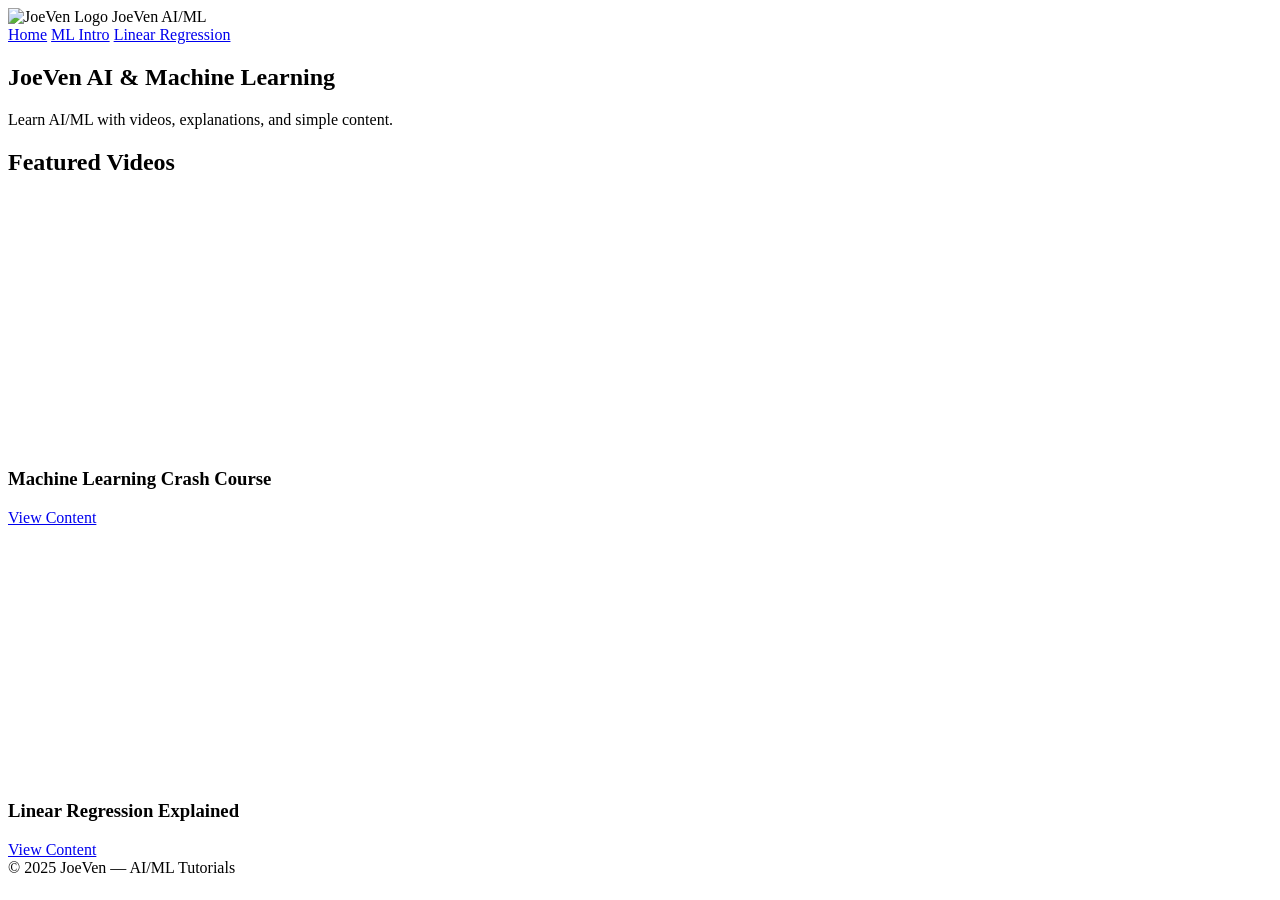
==== index.html @ b8f7c880 "Update index.html" ====
<!DOCTYPE html>
<html lang="en">
<head>
    <meta charset="UTF-8">
    <meta name="viewport" content="width=device-width, initial-scale=1">
    <title>JoeVen AI/ML</title>
    <link rel="stylesheet" href="style.css">
</head>

<body>

<header>
    <div class="logo">
        <img src="assets/logo/logo.png" alt="JoeVen Logo">
        JoeVen AI/ML
    </div>
    <nav>
        <a href="index.html">Home</a>
        <a href="video1.html">ML Intro</a>
        <a href="video2.html">Linear Regression</a>
    </nav>
</header>

<section class="hero">
    <h1>JoeVen AI & Machine Learning</h1>
    <p>Learn AI/ML with videos, explanations, and simple content.</p>
</section>

<section class="videos">
    <h2>Featured Videos</h2>

    <div class="video-card">
        <iframe width="100%" height="250"
        src="https://www.youtube.com/embed/GwIo3gDZCVQ"
        frameborder="0" allowfullscreen></iframe>
        <h3>Machine Learning Crash Course</h3>
        <a class="btn" href="video1.html">View Content</a>
    </div>

    <div class="video-card">
        <iframe width="100%" height="250"
        src="https://www.youtube.com/embed/v64KOxKVLVg"
        frameborder="0" allowfullscreen></iframe>
        <h3>Linear Regression Explained</h3>
        <a class="btn" href="video2.html">View Content</a>
    </div>

</section>

<footer>
    © 2025 JoeVen — AI/ML Tutorials  
</footer>

</body>
</html>
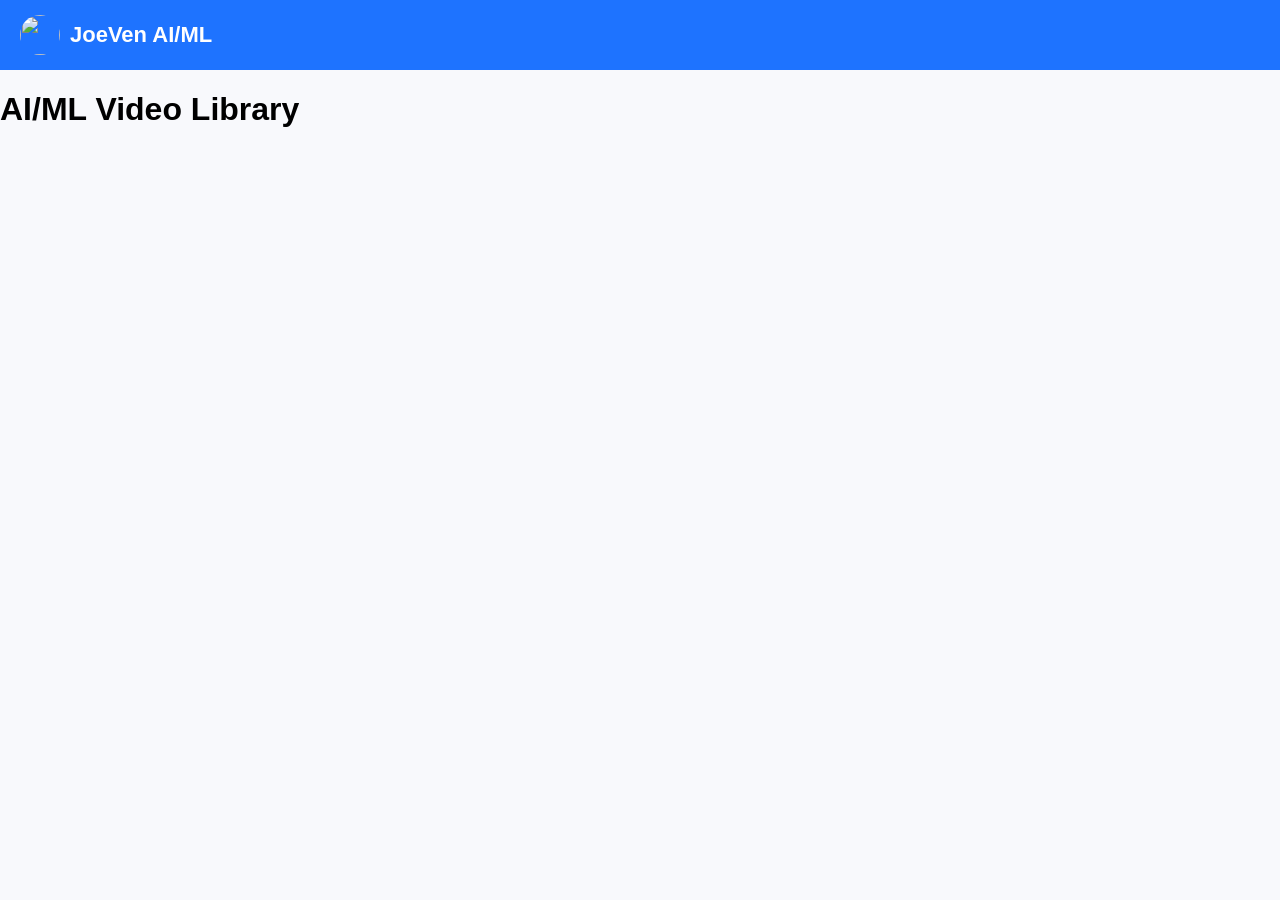
==== commit 5bad4bf2: "Update index.html" ====
--- a/index.html
+++ b/index.html
@@ -2,7 +2,6 @@
 <html lang="en">
 <head>
     <meta charset="UTF-8">
-    <meta name="viewport" content="width=device-width, initial-scale=1">
     <title>JoeVen AI/ML</title>
     <link rel="stylesheet" href="style.css">
 </head>
@@ -11,45 +10,17 @@
 
 <header>
     <div class="logo">
-        <img src="assets/logo/logo.png" alt="JoeVen Logo">
+        <img src="assets/logo/logo.png">
         JoeVen AI/ML
     </div>
-    <nav>
-        <a href="index.html">Home</a>
-        <a href="video1.html">ML Intro</a>
-        <a href="video2.html">Linear Regression</a>
-    </nav>
 </header>
 
-<section class="hero">
-    <h1>JoeVen AI & Machine Learning</h1>
-    <p>Learn AI/ML with videos, explanations, and simple content.</p>
-</section>
+<h1 class="title">AI/ML Video Library</h1>
 
-<section class="videos">
-    <h2>Featured Videos</h2>
+<div id="video-list" class="videos"></div>
 
-    <div class="video-card">
-        <iframe width="100%" height="250"
-        src="https://www.youtube.com/embed/GwIo3gDZCVQ"
-        frameborder="0" allowfullscreen></iframe>
-        <h3>Machine Learning Crash Course</h3>
-        <a class="btn" href="video1.html">View Content</a>
-    </div>
-
-    <div class="video-card">
-        <iframe width="100%" height="250"
-        src="https://www.youtube.com/embed/v64KOxKVLVg"
-        frameborder="0" allowfullscreen></iframe>
-        <h3>Linear Regression Explained</h3>
-        <a class="btn" href="video2.html">View Content</a>
-    </div>
-
-</section>
-
-<footer>
-    © 2025 JoeVen — AI/ML Tutorials  
-</footer>
+<script src="videos.json"></script>
+<script src="script.js"></script>
 
 </body>
 </html>
--- a/style.css
+++ b/style.css
@@ -0,0 +1,71 @@
+body {
+    margin: 0;
+    font-family: Arial, sans-serif;
+    background: #f8f9fc;
+}
+
+header {
+    background: #1e73ff;
+    padding: 15px 20px;
+    color: white;
+    display: flex;
+    justify-content: space-between;
+    align-items: center;
+}
+
+.logo {
+    display: flex;
+    align-items: center;
+    font-size: 22px;
+    font-weight: bold;
+}
+
+.logo img {
+    height: 40px;
+    width: 40px;
+    margin-right: 10px;
+    border-radius: 50%;
+    object-fit: cover;
+}
+
+header nav a {
+    color: white;
+    margin-left: 20px;
+    text-decoration: none;
+    font-weight: bold;
+}
+
+.hero {
+    text-align: center;
+    padding: 60px 20px;
+    background: white;
+}
+
+.videos {
+    padding: 30px;
+}
+
+.video-card {
+    background: white;
+    border-radius: 10px;
+    padding: 20px;
+    margin-bottom: 25px;
+    box-shadow: 0 2px 8px rgba(0,0,0,0.1);
+}
+
+.btn {
+    display: inline-block;
+    padding: 8px 15px;
+    background: #1e73ff;
+    color: white;
+    text-decoration: none;
+    border-radius: 5px;
+}
+
+footer {
+    text-align: center;
+    padding: 15px;
+    background: #1e73ff;
+    color: white;
+    margin-top: 30px;
+}
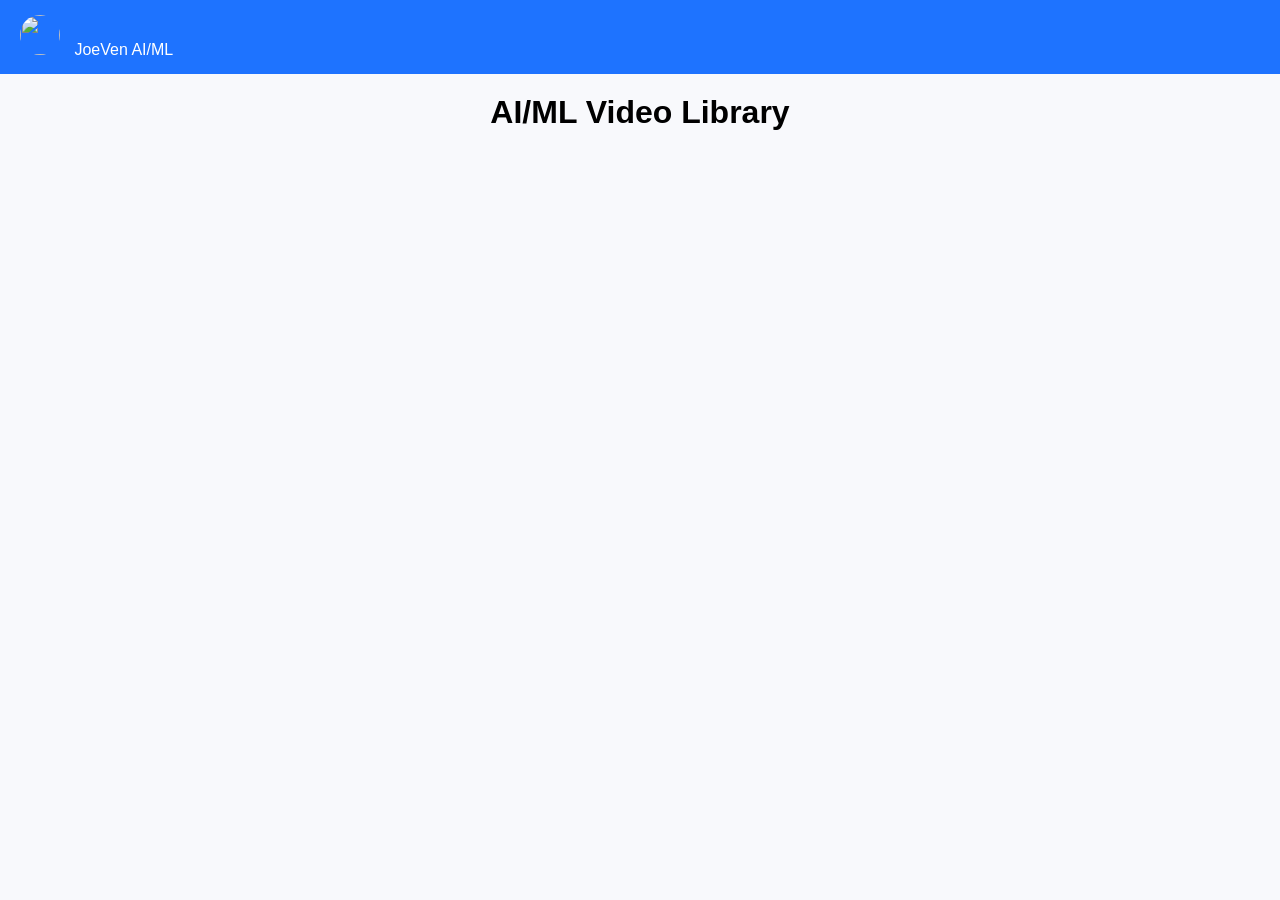
==== commit 2d511ea6: "Update index.html" ====
--- a/index.html
+++ b/index.html
@@ -10,7 +10,7 @@
 
 <header>
     <div class="logo">
-        <img src="assets/logo/logo.png">
+        <img src="assets/logo.png">
         JoeVen AI/ML
     </div>
 </header>
--- a/style.css
+++ b/style.css
@@ -1,71 +1,32 @@
-body {
-    margin: 0;
-    font-family: Arial, sans-serif;
-    background: #f8f9fc;
-}
+body { font-family: Arial; background: #f8f9fc; margin: 0; }
 
 header {
-    background: #1e73ff;
+    background: #1e73ff; color: white;
     padding: 15px 20px;
-    color: white;
-    display: flex;
-    justify-content: space-between;
-    align-items: center;
-}
-
-.logo {
-    display: flex;
-    align-items: center;
-    font-size: 22px;
-    font-weight: bold;
+    display: flex; align-items: center;
 }
 
 .logo img {
-    height: 40px;
-    width: 40px;
-    margin-right: 10px;
-    border-radius: 50%;
-    object-fit: cover;
+    height: 40px; width: 40px;
+    margin-right: 10px; border-radius: 50%;
 }
 
-header nav a {
-    color: white;
-    margin-left: 20px;
-    text-decoration: none;
-    font-weight: bold;
-}
+.title { text-align: center; margin: 20px; }
 
-.hero {
-    text-align: center;
-    padding: 60px 20px;
-    background: white;
-}
-
-.videos {
-    padding: 30px;
-}
+.videos { padding: 20px; display: grid; grid-template-columns: 1fr; gap: 20px; }
 
 .video-card {
-    background: white;
+    background: white; padding: 20px;
     border-radius: 10px;
-    padding: 20px;
-    margin-bottom: 25px;
     box-shadow: 0 2px 8px rgba(0,0,0,0.1);
 }
 
 .btn {
     display: inline-block;
-    padding: 8px 15px;
+    margin-top: 10px;
     background: #1e73ff;
-    color: white;
-    text-decoration: none;
-    border-radius: 5px;
+    padding: 8px 15px; color: white;
+    border-radius: 5px; text-decoration: none;
 }
 
-footer {
-    text-align: center;
-    padding: 15px;
-    background: #1e73ff;
-    color: white;
-    margin-top: 30px;
-}
+.video-container { padding: 20px; }
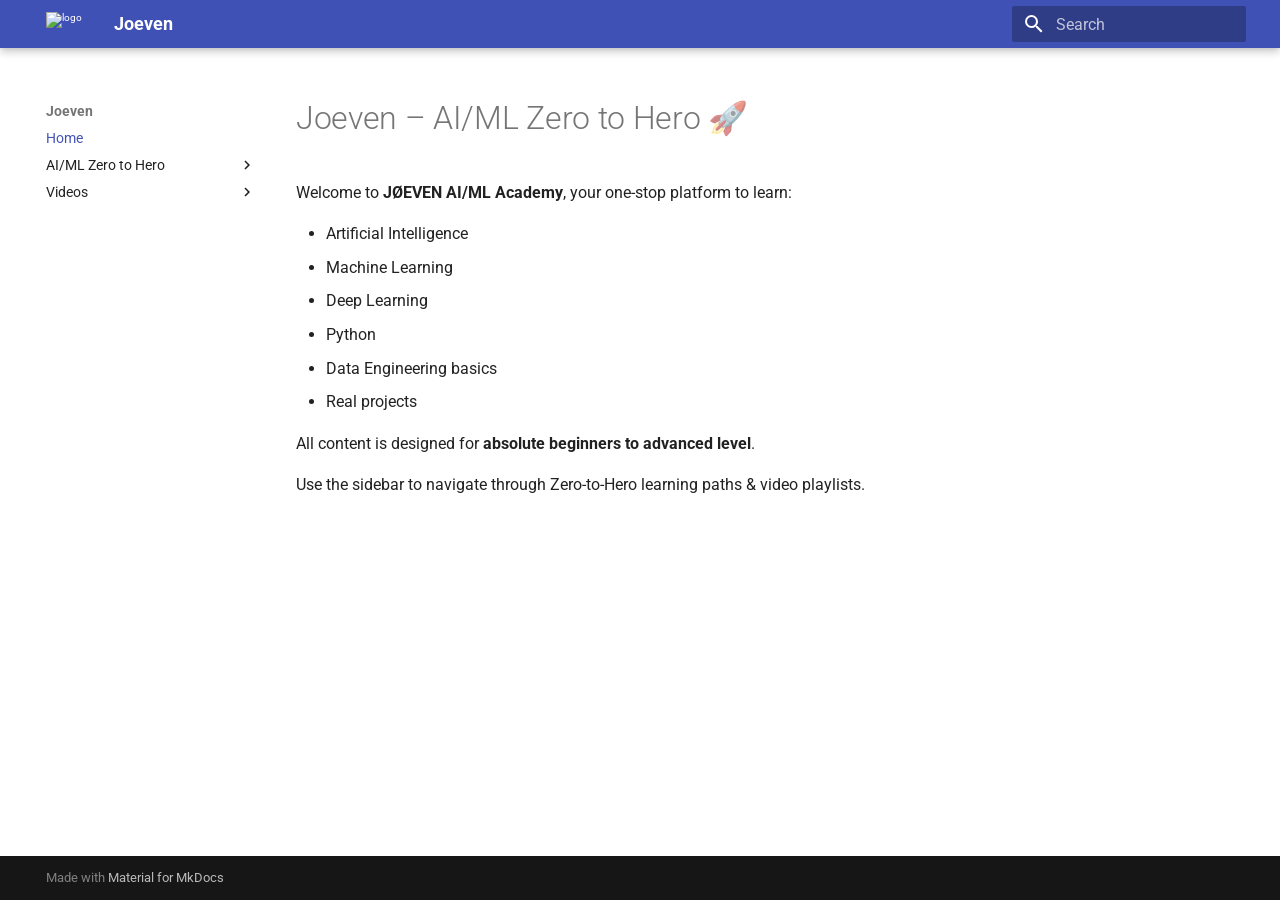
==== commit 31362310: "Deployed ebb4a97 with MkDocs version: 1.6.1" ====
--- a/index.html
+++ b/index.html
@@ -1,26 +1,746 @@
-<!DOCTYPE html>
-<html lang="en">
-<head>
-    <meta charset="UTF-8">
-    <title>JoeVen AI/ML</title>
-    <link rel="stylesheet" href="style.css">
-</head>
-
-<body>
-
-<header>
-    <div class="logo">
-        <img src="assets/logo.png">
-        JoeVen AI/ML
+
+<!doctype html>
+<html lang="en" class="no-js">
+  <head>
+    
+      <meta charset="utf-8">
+      <meta name="viewport" content="width=device-width,initial-scale=1">
+      
+      
+      
+        <link rel="canonical" href="https://joeven.com/">
+      
+      
+      
+        <link rel="next" href="AIML/zero-to-hero/">
+      
+      
+        
+      
+      
+      <link rel="icon" href="assets/logo/logo.png">
+      <meta name="generator" content="mkdocs-1.6.1, mkdocs-material-9.7.0">
+    
+    
+      
+        <title>Joeven</title>
+      
+    
+    
+      <link rel="stylesheet" href="assets/stylesheets/main.618322db.min.css">
+      
+      
+
+
+    
+    
+      
+    
+    
+      
+        
+        
+        <link rel="preconnect" href="https://fonts.gstatic.com" crossorigin>
+        <link rel="stylesheet" href="https://fonts.googleapis.com/css?family=Roboto:300,300i,400,400i,700,700i%7CRoboto+Mono:400,400i,700,700i&display=fallback">
+        <style>:root{--md-text-font:"Roboto";--md-code-font:"Roboto Mono"}</style>
+      
+    
+    
+    <script>__md_scope=new URL(".",location),__md_hash=e=>[...e].reduce(((e,_)=>(e<<5)-e+_.charCodeAt(0)),0),__md_get=(e,_=localStorage,t=__md_scope)=>JSON.parse(_.getItem(t.pathname+"."+e)),__md_set=(e,_,t=localStorage,a=__md_scope)=>{try{t.setItem(a.pathname+"."+e,JSON.stringify(_))}catch(e){}}</script>
+    
+      
+
+    
+    
+  </head>
+  
+  
+    <body dir="ltr">
+  
+    
+    <input class="md-toggle" data-md-toggle="drawer" type="checkbox" id="__drawer" autocomplete="off">
+    <input class="md-toggle" data-md-toggle="search" type="checkbox" id="__search" autocomplete="off">
+    <label class="md-overlay" for="__drawer"></label>
+    <div data-md-component="skip">
+      
+        
+        <a href="#joeven-aiml-zero-to-hero" class="md-skip">
+          Skip to content
+        </a>
+      
     </div>
+    <div data-md-component="announce">
+      
+    </div>
+    
+    
+      
+
+  
+
+<header class="md-header md-header--shadow" data-md-component="header">
+  <nav class="md-header__inner md-grid" aria-label="Header">
+    <a href="." title="Joeven" class="md-header__button md-logo" aria-label="Joeven" data-md-component="logo">
+      
+  <img src="assets/logo/logo.png" alt="logo">
+
+    </a>
+    <label class="md-header__button md-icon" for="__drawer">
+      
+      <svg xmlns="http://www.w3.org/2000/svg" viewBox="0 0 24 24"><path d="M3 6h18v2H3zm0 5h18v2H3zm0 5h18v2H3z"/></svg>
+    </label>
+    <div class="md-header__title" data-md-component="header-title">
+      <div class="md-header__ellipsis">
+        <div class="md-header__topic">
+          <span class="md-ellipsis">
+            Joeven
+          </span>
+        </div>
+        <div class="md-header__topic" data-md-component="header-topic">
+          <span class="md-ellipsis">
+            
+              Home
+            
+          </span>
+        </div>
+      </div>
+    </div>
+    
+    
+      <script>var palette=__md_get("__palette");if(palette&&palette.color){if("(prefers-color-scheme)"===palette.color.media){var media=matchMedia("(prefers-color-scheme: light)"),input=document.querySelector(media.matches?"[data-md-color-media='(prefers-color-scheme: light)']":"[data-md-color-media='(prefers-color-scheme: dark)']");palette.color.media=input.getAttribute("data-md-color-media"),palette.color.scheme=input.getAttribute("data-md-color-scheme"),palette.color.primary=input.getAttribute("data-md-color-primary"),palette.color.accent=input.getAttribute("data-md-color-accent")}for(var[key,value]of Object.entries(palette.color))document.body.setAttribute("data-md-color-"+key,value)}</script>
+    
+    
+    
+      
+      
+        <label class="md-header__button md-icon" for="__search">
+          
+          <svg xmlns="http://www.w3.org/2000/svg" viewBox="0 0 24 24"><path d="M9.5 3A6.5 6.5 0 0 1 16 9.5c0 1.61-.59 3.09-1.56 4.23l.27.27h.79l5 5-1.5 1.5-5-5v-.79l-.27-.27A6.52 6.52 0 0 1 9.5 16 6.5 6.5 0 0 1 3 9.5 6.5 6.5 0 0 1 9.5 3m0 2C7 5 5 7 5 9.5S7 14 9.5 14 14 12 14 9.5 12 5 9.5 5"/></svg>
+        </label>
+        <div class="md-search" data-md-component="search" role="dialog">
+  <label class="md-search__overlay" for="__search"></label>
+  <div class="md-search__inner" role="search">
+    <form class="md-search__form" name="search">
+      <input type="text" class="md-search__input" name="query" aria-label="Search" placeholder="Search" autocapitalize="off" autocorrect="off" autocomplete="off" spellcheck="false" data-md-component="search-query" required>
+      <label class="md-search__icon md-icon" for="__search">
+        
+        <svg xmlns="http://www.w3.org/2000/svg" viewBox="0 0 24 24"><path d="M9.5 3A6.5 6.5 0 0 1 16 9.5c0 1.61-.59 3.09-1.56 4.23l.27.27h.79l5 5-1.5 1.5-5-5v-.79l-.27-.27A6.52 6.52 0 0 1 9.5 16 6.5 6.5 0 0 1 3 9.5 6.5 6.5 0 0 1 9.5 3m0 2C7 5 5 7 5 9.5S7 14 9.5 14 14 12 14 9.5 12 5 9.5 5"/></svg>
+        
+        <svg xmlns="http://www.w3.org/2000/svg" viewBox="0 0 24 24"><path d="M20 11v2H8l5.5 5.5-1.42 1.42L4.16 12l7.92-7.92L13.5 5.5 8 11z"/></svg>
+      </label>
+      <nav class="md-search__options" aria-label="Search">
+        
+        <button type="reset" class="md-search__icon md-icon" title="Clear" aria-label="Clear" tabindex="-1">
+          
+          <svg xmlns="http://www.w3.org/2000/svg" viewBox="0 0 24 24"><path d="M19 6.41 17.59 5 12 10.59 6.41 5 5 6.41 10.59 12 5 17.59 6.41 19 12 13.41 17.59 19 19 17.59 13.41 12z"/></svg>
+        </button>
+      </nav>
+      
+    </form>
+    <div class="md-search__output">
+      <div class="md-search__scrollwrap" tabindex="0" data-md-scrollfix>
+        <div class="md-search-result" data-md-component="search-result">
+          <div class="md-search-result__meta">
+            Initializing search
+          </div>
+          <ol class="md-search-result__list" role="presentation"></ol>
+        </div>
+      </div>
+    </div>
+  </div>
+</div>
+      
+    
+    
+  </nav>
+  
 </header>
-
-<h1 class="title">AI/ML Video Library</h1>
-
-<div id="video-list" class="videos"></div>
-
-<script src="videos.json"></script>
-<script src="script.js"></script>
-
-</body>
-</html>
+    
+    <div class="md-container" data-md-component="container">
+      
+      
+        
+          
+        
+      
+      <main class="md-main" data-md-component="main">
+        <div class="md-main__inner md-grid">
+          
+            
+              
+              <div class="md-sidebar md-sidebar--primary" data-md-component="sidebar" data-md-type="navigation" >
+                <div class="md-sidebar__scrollwrap">
+                  <div class="md-sidebar__inner">
+                    
+
+
+
+<nav class="md-nav md-nav--primary" aria-label="Navigation" data-md-level="0">
+  <label class="md-nav__title" for="__drawer">
+    <a href="." title="Joeven" class="md-nav__button md-logo" aria-label="Joeven" data-md-component="logo">
+      
+  <img src="assets/logo/logo.png" alt="logo">
+
+    </a>
+    Joeven
+  </label>
+  
+  <ul class="md-nav__list" data-md-scrollfix>
+    
+      
+      
+  
+  
+    
+  
+  
+  
+    <li class="md-nav__item md-nav__item--active">
+      
+      <input class="md-nav__toggle md-toggle" type="checkbox" id="__toc">
+      
+      
+        
+      
+      
+      <a href="." class="md-nav__link md-nav__link--active">
+        
+  
+  
+  <span class="md-ellipsis">
+    
+  
+    Home
+  
+
+    
+  </span>
+  
+  
+
+      </a>
+      
+    </li>
+  
+
+    
+      
+      
+  
+  
+  
+  
+    
+    
+    
+    
+    
+    <li class="md-nav__item md-nav__item--nested">
+      
+        
+        
+        <input class="md-nav__toggle md-toggle " type="checkbox" id="__nav_2" >
+        
+          
+          <label class="md-nav__link" for="__nav_2" id="__nav_2_label" tabindex="0">
+            
+  
+  
+  <span class="md-ellipsis">
+    
+  
+    AI/ML Zero to Hero
+  
+
+    
+  </span>
+  
+  
+
+            <span class="md-nav__icon md-icon"></span>
+          </label>
+        
+        <nav class="md-nav" data-md-level="1" aria-labelledby="__nav_2_label" aria-expanded="false">
+          <label class="md-nav__title" for="__nav_2">
+            <span class="md-nav__icon md-icon"></span>
+            
+  
+    AI/ML Zero to Hero
+  
+
+          </label>
+          <ul class="md-nav__list" data-md-scrollfix>
+            
+              
+                
+  
+  
+  
+  
+    <li class="md-nav__item">
+      <a href="AIML/zero-to-hero/" class="md-nav__link">
+        
+  
+  
+  <span class="md-ellipsis">
+    
+  
+    Overview
+  
+
+    
+  </span>
+  
+  
+
+      </a>
+    </li>
+  
+
+              
+            
+              
+                
+  
+  
+  
+  
+    <li class="md-nav__item">
+      <a href="AIML/prerequisites/" class="md-nav__link">
+        
+  
+  
+  <span class="md-ellipsis">
+    
+  
+    Prerequisites
+  
+
+    
+  </span>
+  
+  
+
+      </a>
+    </li>
+  
+
+              
+            
+              
+                
+  
+  
+  
+  
+    <li class="md-nav__item">
+      <a href="AIML/python-basics/" class="md-nav__link">
+        
+  
+  
+  <span class="md-ellipsis">
+    
+  
+    Python Basics
+  
+
+    
+  </span>
+  
+  
+
+      </a>
+    </li>
+  
+
+              
+            
+              
+                
+  
+  
+  
+  
+    <li class="md-nav__item">
+      <a href="AIML/maths-for-ml/" class="md-nav__link">
+        
+  
+  
+  <span class="md-ellipsis">
+    
+  
+    Maths for ML
+  
+
+    
+  </span>
+  
+  
+
+      </a>
+    </li>
+  
+
+              
+            
+              
+                
+  
+  
+  
+  
+    <li class="md-nav__item">
+      <a href="AIML/data-handling/" class="md-nav__link">
+        
+  
+  
+  <span class="md-ellipsis">
+    
+  
+    Data Handling (Pandas + Numpy)
+  
+
+    
+  </span>
+  
+  
+
+      </a>
+    </li>
+  
+
+              
+            
+              
+                
+  
+  
+  
+  
+    <li class="md-nav__item">
+      <a href="AIML/ml-algorithms/" class="md-nav__link">
+        
+  
+  
+  <span class="md-ellipsis">
+    
+  
+    Machine Learning Algorithms
+  
+
+    
+  </span>
+  
+  
+
+      </a>
+    </li>
+  
+
+              
+            
+              
+                
+  
+  
+  
+  
+    <li class="md-nav__item">
+      <a href="AIML/deep-learning/" class="md-nav__link">
+        
+  
+  
+  <span class="md-ellipsis">
+    
+  
+    Deep Learning
+  
+
+    
+  </span>
+  
+  
+
+      </a>
+    </li>
+  
+
+              
+            
+              
+                
+  
+  
+  
+  
+    <li class="md-nav__item">
+      <a href="AIML/projects/" class="md-nav__link">
+        
+  
+  
+  <span class="md-ellipsis">
+    
+  
+    Projects
+  
+
+    
+  </span>
+  
+  
+
+      </a>
+    </li>
+  
+
+              
+            
+              
+                
+  
+  
+  
+  
+    <li class="md-nav__item">
+      <a href="AIML/resources/" class="md-nav__link">
+        
+  
+  
+  <span class="md-ellipsis">
+    
+  
+    Resources
+  
+
+    
+  </span>
+  
+  
+
+      </a>
+    </li>
+  
+
+              
+            
+          </ul>
+        </nav>
+      
+    </li>
+  
+
+    
+      
+      
+  
+  
+  
+  
+    
+    
+    
+    
+    
+    <li class="md-nav__item md-nav__item--nested">
+      
+        
+        
+        <input class="md-nav__toggle md-toggle " type="checkbox" id="__nav_3" >
+        
+          
+          <label class="md-nav__link" for="__nav_3" id="__nav_3_label" tabindex="0">
+            
+  
+  
+  <span class="md-ellipsis">
+    
+  
+    Videos
+  
+
+    
+  </span>
+  
+  
+
+            <span class="md-nav__icon md-icon"></span>
+          </label>
+        
+        <nav class="md-nav" data-md-level="1" aria-labelledby="__nav_3_label" aria-expanded="false">
+          <label class="md-nav__title" for="__nav_3">
+            <span class="md-nav__icon md-icon"></span>
+            
+  
+    Videos
+  
+
+          </label>
+          <ul class="md-nav__list" data-md-scrollfix>
+            
+              
+                
+  
+  
+  
+  
+    <li class="md-nav__item">
+      <a href="Videos/zero-to-hero-series/" class="md-nav__link">
+        
+  
+  
+  <span class="md-ellipsis">
+    
+  
+    YouTube Series
+  
+
+    
+  </span>
+  
+  
+
+      </a>
+    </li>
+  
+
+              
+            
+              
+                
+  
+  
+  
+  
+    <li class="md-nav__item">
+      <a href="Videos/" class="md-nav__link">
+        
+  
+  
+  <span class="md-ellipsis">
+    
+  
+    All Videos
+  
+
+    
+  </span>
+  
+  
+
+      </a>
+    </li>
+  
+
+              
+            
+          </ul>
+        </nav>
+      
+    </li>
+  
+
+    
+  </ul>
+</nav>
+                  </div>
+                </div>
+              </div>
+            
+            
+              
+              <div class="md-sidebar md-sidebar--secondary" data-md-component="sidebar" data-md-type="toc" >
+                <div class="md-sidebar__scrollwrap">
+                  <div class="md-sidebar__inner">
+                    
+
+<nav class="md-nav md-nav--secondary" aria-label="Table of contents">
+  
+  
+  
+    
+  
+  
+</nav>
+                  </div>
+                </div>
+              </div>
+            
+          
+          
+            <div class="md-content" data-md-component="content">
+              
+              <article class="md-content__inner md-typeset">
+                
+                  
+
+
+
+<h1 id="joeven-aiml-zero-to-hero">Joeven – AI/ML Zero to Hero 🚀<a class="headerlink" href="#joeven-aiml-zero-to-hero" title="Permanent link">&para;</a></h1>
+<p>Welcome to <strong>JØEVEN AI/ML Academy</strong>, your one-stop platform to learn:</p>
+<ul>
+<li>Artificial Intelligence  </li>
+<li>Machine Learning  </li>
+<li>Deep Learning  </li>
+<li>Python  </li>
+<li>Data Engineering basics  </li>
+<li>Real projects  </li>
+</ul>
+<p>All content is designed for <strong>absolute beginners to advanced level</strong>.</p>
+<p>Use the sidebar to navigate through Zero-to-Hero learning paths &amp; video playlists.</p>
+
+
+
+
+
+
+
+
+
+
+
+
+                
+              </article>
+            </div>
+          
+          
+<script>var target=document.getElementById(location.hash.slice(1));target&&target.name&&(target.checked=target.name.startsWith("__tabbed_"))</script>
+        </div>
+        
+      </main>
+      
+        <footer class="md-footer">
+  
+  <div class="md-footer-meta md-typeset">
+    <div class="md-footer-meta__inner md-grid">
+      <div class="md-copyright">
+  
+  
+    Made with
+    <a href="https://squidfunk.github.io/mkdocs-material/" target="_blank" rel="noopener">
+      Material for MkDocs
+    </a>
+  
+</div>
+      
+    </div>
+  </div>
+</footer>
+      
+    </div>
+    <div class="md-dialog" data-md-component="dialog">
+      <div class="md-dialog__inner md-typeset"></div>
+    </div>
+    
+    
+    
+      
+      
+      <script id="__config" type="application/json">{"annotate": null, "base": ".", "features": [], "search": "assets/javascripts/workers/search.7a47a382.min.js", "tags": null, "translations": {"clipboard.copied": "Copied to clipboard", "clipboard.copy": "Copy to clipboard", "search.result.more.one": "1 more on this page", "search.result.more.other": "# more on this page", "search.result.none": "No matching documents", "search.result.one": "1 matching document", "search.result.other": "# matching documents", "search.result.placeholder": "Type to start searching", "search.result.term.missing": "Missing", "select.version": "Select version"}, "version": null}</script>
+    
+    
+      <script src="assets/javascripts/bundle.e71a0d61.min.js"></script>
+      
+    
+  </body>
+</html>
--- a/assets/stylesheets/main.618322db.min.css
+++ b/assets/stylesheets/main.618322db.min.css
@@ -0,0 +1 @@
+@charset "UTF-8";html{-webkit-text-size-adjust:none;-moz-text-size-adjust:none;text-size-adjust:none;box-sizing:border-box}*,:after,:before{box-sizing:inherit}@media (prefers-reduced-motion){*,:after,:before{transition:none!important}}body{margin:0}a,button,input,label{-webkit-tap-highlight-color:transparent}a{color:inherit;text-decoration:none}hr{border:0;box-sizing:initial;display:block;height:.05rem;overflow:visible;padding:0}small{font-size:80%}sub,sup{line-height:1em}img{border-style:none}table{border-collapse:initial;border-spacing:0}td,th{font-weight:400;vertical-align:top}button{background:#0000;border:0;font-family:inherit;font-size:inherit;margin:0;padding:0}input{border:0;outline:none}:root{--md-primary-fg-color:#4051b5;--md-primary-fg-color--light:#5d6cc0;--md-primary-fg-color--dark:#303fa1;--md-primary-bg-color:#fff;--md-primary-bg-color--light:#ffffffb3;--md-accent-fg-color:#526cfe;--md-accent-fg-color--transparent:#526cfe1a;--md-accent-bg-color:#fff;--md-accent-bg-color--light:#ffffffb3}[data-md-color-scheme=default]{color-scheme:light}[data-md-color-scheme=default] img[src$="#gh-dark-mode-only"],[data-md-color-scheme=default] img[src$="#only-dark"]{display:none}:root,[data-md-color-scheme=default]{--md-hue:225deg;--md-default-fg-color:#000000de;--md-default-fg-color--light:#0000008a;--md-default-fg-color--lighter:#00000052;--md-default-fg-color--lightest:#00000012;--md-default-bg-color:#fff;--md-default-bg-color--light:#ffffffb3;--md-default-bg-color--lighter:#ffffff4d;--md-default-bg-color--lightest:#ffffff1f;--md-code-fg-color:#36464e;--md-code-bg-color:#f5f5f5;--md-code-bg-color--light:#f5f5f5b3;--md-code-bg-color--lighter:#f5f5f54d;--md-code-hl-color:#4287ff;--md-code-hl-color--light:#4287ff1a;--md-code-hl-number-color:#d52a2a;--md-code-hl-special-color:#db1457;--md-code-hl-function-color:#a846b9;--md-code-hl-constant-color:#6e59d9;--md-code-hl-keyword-color:#3f6ec6;--md-code-hl-string-color:#1c7d4d;--md-code-hl-name-color:var(--md-code-fg-color);--md-code-hl-operator-color:var(--md-default-fg-color--light);--md-code-hl-punctuation-color:var(--md-default-fg-color--light);--md-code-hl-comment-color:var(--md-default-fg-color--light);--md-code-hl-generic-color:var(--md-default-fg-color--light);--md-code-hl-variable-color:var(--md-default-fg-color--light);--md-typeset-color:var(--md-default-fg-color);--md-typeset-a-color:var(--md-primary-fg-color);--md-typeset-del-color:#f5503d26;--md-typeset-ins-color:#0bd57026;--md-typeset-kbd-color:#fafafa;--md-typeset-kbd-accent-color:#fff;--md-typeset-kbd-border-color:#b8b8b8;--md-typeset-mark-color:#ffff0080;--md-typeset-table-color:#0000001f;--md-typeset-table-color--light:rgba(0,0,0,.035);--md-admonition-fg-color:var(--md-default-fg-color);--md-admonition-bg-color:var(--md-default-bg-color);--md-warning-fg-color:#000000de;--md-warning-bg-color:#ff9;--md-footer-fg-color:#fff;--md-footer-fg-color--light:#ffffffb3;--md-footer-fg-color--lighter:#ffffff73;--md-footer-bg-color:#000000de;--md-footer-bg-color--dark:#00000052;--md-shadow-z1:0 0.2rem 0.5rem #0000000d,0 0 0.05rem #0000001a;--md-shadow-z2:0 0.2rem 0.5rem #0000001a,0 0 0.05rem #00000040;--md-shadow-z3:0 0.2rem 0.5rem #0003,0 0 0.05rem #00000059}.md-icon svg{fill:currentcolor;display:block;height:1.2rem;width:1.2rem}body{-webkit-font-smoothing:antialiased;-moz-osx-font-smoothing:grayscale;--md-text-font-family:var(--md-text-font,_),-apple-system,BlinkMacSystemFont,Helvetica,Arial,sans-serif;--md-code-font-family:var(--md-code-font,_),SFMono-Regular,Consolas,Menlo,monospace}aside,body,input{font-feature-settings:"kern","liga";color:var(--md-typeset-color);font-family:var(--md-text-font-family)}code,kbd,pre{font-feature-settings:"kern";font-family:var(--md-code-font-family)}:root{--md-typeset-table-sort-icon:url('data:image/svg+xml;charset=utf-8,<svg xmlns="http://www.w3.org/2000/svg" viewBox="0 0 24 24"><path d="m18 21-4-4h3V7h-3l4-4 4 4h-3v10h3M2 19v-2h10v2M2 13v-2h7v2M2 7V5h4v2z"/></svg>');--md-typeset-table-sort-icon--asc:url('data:image/svg+xml;charset=utf-8,<svg xmlns="http://www.w3.org/2000/svg" viewBox="0 0 24 24"><path d="M19 17h3l-4 4-4-4h3V3h2M2 17h10v2H2M6 5v2H2V5m0 6h7v2H2z"/></svg>');--md-typeset-table-sort-icon--desc:url('data:image/svg+xml;charset=utf-8,<svg xmlns="http://www.w3.org/2000/svg" viewBox="0 0 24 24"><path d="M19 7h3l-4-4-4 4h3v14h2M2 17h10v2H2M6 5v2H2V5m0 6h7v2H2z"/></svg>')}.md-typeset{-webkit-print-color-adjust:exact;color-adjust:exact;font-size:.8rem;line-height:1.6;overflow-wrap:break-word}@media print{.md-typeset{font-size:.68rem}}.md-typeset blockquote,.md-typeset dl,.md-typeset figure,.md-typeset ol,.md-typeset pre,.md-typeset ul{margin-bottom:1em;margin-top:1em}.md-typeset h1{color:var(--md-default-fg-color--light);font-size:2em;line-height:1.3;margin:0 0 1.25em}.md-typeset h1,.md-typeset h2{font-weight:300;letter-spacing:-.01em}.md-typeset h2{font-size:1.5625em;line-height:1.4;margin:1.6em 0 .64em}.md-typeset h3{font-size:1.25em;font-weight:400;letter-spacing:-.01em;line-height:1.5;margin:1.6em 0 .8em}.md-typeset h2+h3{margin-top:.8em}.md-typeset h4{font-weight:700;letter-spacing:-.01em;margin:1em 0}.md-typeset h5,.md-typeset h6{color:var(--md-default-fg-color--light);font-size:.8em;font-weight:700;letter-spacing:-.01em;margin:1.25em 0}.md-typeset h5{text-transform:uppercase}.md-typeset h5 code{text-transform:none}.md-typeset hr{border-bottom:.05rem solid var(--md-default-fg-color--lightest);display:flow-root;margin:1.5em 0}.md-typeset a{color:var(--md-typeset-a-color);word-break:break-word}.md-typeset a,.md-typeset a:before{transition:color 125ms}.md-typeset a:focus,.md-typeset a:hover{color:var(--md-accent-fg-color)}.md-typeset a:focus code,.md-typeset a:hover code{background-color:var(--md-accent-fg-color--transparent);color:var(--md-accent-fg-color)}.md-typeset a code{color:var(--md-typeset-a-color)}.md-typeset a.focus-visible{outline-color:var(--md-accent-fg-color);outline-offset:.2rem}.md-typeset code,.md-typeset kbd,.md-typeset pre{color:var(--md-code-fg-color);direction:ltr;font-variant-ligatures:none;transition:background-color 125ms}@media print{.md-typeset code,.md-typeset kbd,.md-typeset pre{white-space:pre-wrap}}.md-typeset code{background-color:var(--md-code-bg-color);border-radius:.1rem;-webkit-box-decoration-break:clone;box-decoration-break:clone;font-size:.85em;padding:0 .2941176471em;transition:color 125ms,background-color 125ms;word-break:break-word}.md-typeset code:not(.focus-visible){-webkit-tap-highlight-color:transparent;outline:none}.md-typeset pre{display:flow-root;line-height:1.4;position:relative}.md-typeset pre>code{-webkit-box-decoration-break:slice;box-decoration-break:slice;box-shadow:none;display:block;margin:0;outline-color:var(--md-accent-fg-color);overflow:auto;padding:.7720588235em 1.1764705882em;scrollbar-color:var(--md-default-fg-color--lighter) #0000;scrollbar-width:thin;touch-action:auto;word-break:normal}.md-typeset pre>code:hover{scrollbar-color:var(--md-accent-fg-color) #0000}.md-typeset pre>code::-webkit-scrollbar{height:.2rem;width:.2rem}.md-typeset pre>code::-webkit-scrollbar-thumb{background-color:var(--md-default-fg-color--lighter)}.md-typeset pre>code::-webkit-scrollbar-thumb:hover{background-color:var(--md-accent-fg-color)}.md-typeset kbd{background-color:var(--md-typeset-kbd-color);border-radius:.1rem;box-shadow:0 .1rem 0 .05rem var(--md-typeset-kbd-border-color),0 .1rem 0 var(--md-typeset-kbd-border-color),0 -.1rem .2rem var(--md-typeset-kbd-accent-color) inset;color:var(--md-default-fg-color);display:inline-block;font-size:.75em;padding:0 .6666666667em;vertical-align:text-top;word-break:break-word}.md-typeset mark{background-color:var(--md-typeset-mark-color);-webkit-box-decoration-break:clone;box-decoration-break:clone;color:inherit;word-break:break-word}.md-typeset abbr{cursor:help;text-decoration:none}.md-typeset [data-preview],.md-typeset abbr{border-bottom:.05rem dotted var(--md-default-fg-color--light)}.md-typeset small{opacity:.75}[dir=ltr] .md-typeset sub,[dir=ltr] .md-typeset sup{margin-left:.078125em}[dir=rtl] .md-typeset sub,[dir=rtl] .md-typeset sup{margin-right:.078125em}[dir=ltr] .md-typeset blockquote{padding-left:.6rem}[dir=rtl] .md-typeset blockquote{padding-right:.6rem}[dir=ltr] .md-typeset blockquote{border-left:.2rem solid var(--md-default-fg-color--lighter)}[dir=rtl] .md-typeset blockquote{border-right:.2rem solid var(--md-default-fg-color--lighter)}.md-typeset blockquote{color:var(--md-default-fg-color--light);margin-left:0;margin-right:0}.md-typeset ul{list-style-type:disc}.md-typeset ul[type]{list-style-type:revert-layer}[dir=ltr] .md-typeset ol,[dir=ltr] .md-typeset ul{margin-left:.625em}[dir=rtl] .md-typeset ol,[dir=rtl] .md-typeset ul{margin-right:.625em}.md-typeset ol,.md-typeset ul{padding:0}.md-typeset ol:not([hidden]),.md-typeset ul:not([hidden]){display:flow-root}.md-typeset ol ol,.md-typeset ul ol{list-style-type:lower-alpha}.md-typeset ol ol ol,.md-typeset ul ol ol{list-style-type:lower-roman}.md-typeset ol ol ol ol,.md-typeset ul ol ol ol{list-style-type:upper-alpha}.md-typeset ol ol ol ol ol,.md-typeset ul ol ol ol ol{list-style-type:upper-roman}.md-typeset ol[type],.md-typeset ul[type]{list-style-type:revert-layer}[dir=ltr] .md-typeset ol li,[dir=ltr] .md-typeset ul li{margin-left:1.25em}[dir=rtl] .md-typeset ol li,[dir=rtl] .md-typeset ul li{margin-right:1.25em}.md-typeset ol li,.md-typeset ul li{margin-bottom:.5em}.md-typeset ol li blockquote,.md-typeset ol li p,.md-typeset ul li blockquote,.md-typeset ul li p{margin:.5em 0}.md-typeset ol li:last-child,.md-typeset ul li:last-child{margin-bottom:0}[dir=ltr] .md-typeset ol li ol,[dir=ltr] .md-typeset ol li ul,[dir=ltr] .md-typeset ul li ol,[dir=ltr] .md-typeset ul li ul{margin-left:.625em}[dir=rtl] .md-typeset ol li ol,[dir=rtl] .md-typeset ol li ul,[dir=rtl] .md-typeset ul li ol,[dir=rtl] .md-typeset ul li ul{margin-right:.625em}.md-typeset ol li ol,.md-typeset ol li ul,.md-typeset ul li ol,.md-typeset ul li ul{margin-bottom:.5em;margin-top:.5em}[dir=ltr] .md-typeset dd{margin-left:1.875em}[dir=rtl] .md-typeset dd{margin-right:1.875em}.md-typeset dd{margin-bottom:1.5em;margin-top:1em}.md-typeset img,.md-typeset svg,.md-typeset video{height:auto;max-width:100%}.md-typeset img[align=left]{margin:1em 1em 1em 0}.md-typeset img[align=right]{margin:1em 0 1em 1em}.md-typeset img[align]:only-child{margin-top:0}.md-typeset figure{display:flow-root;margin:1em auto;max-width:100%;text-align:center;width:fit-content}.md-typeset figure img{display:block;margin:0 auto}.md-typeset figcaption{font-style:italic;margin:1em auto;max-width:24rem}.md-typeset iframe{max-width:100%}.md-typeset table:not([class]){background-color:var(--md-default-bg-color);border:.05rem solid var(--md-typeset-table-color);border-radius:.1rem;display:inline-block;font-size:.64rem;max-width:100%;overflow:auto;touch-action:auto}@media print{.md-typeset table:not([class]){display:table}}.md-typeset table:not([class])+*{margin-top:1.5em}.md-typeset table:not([class]) td>:first-child,.md-typeset table:not([class]) th>:first-child{margin-top:0}.md-typeset table:not([class]) td>:last-child,.md-typeset table:not([class]) th>:last-child{margin-bottom:0}.md-typeset table:not([class]) td:not([align]),.md-typeset table:not([class]) th:not([align]){text-align:left}[dir=rtl] .md-typeset table:not([class]) td:not([align]),[dir=rtl] .md-typeset table:not([class]) th:not([align]){text-align:right}.md-typeset table:not([class]) th{font-weight:700;min-width:5rem;padding:.9375em 1.25em;vertical-align:top}.md-typeset table:not([class]) td{border-top:.05rem solid var(--md-typeset-table-color);padding:.9375em 1.25em;vertical-align:top}.md-typeset table:not([class]) tbody tr{transition:background-color 125ms}.md-typeset table:not([class]) tbody tr:hover{background-color:var(--md-typeset-table-color--light);box-shadow:0 .05rem 0 var(--md-default-bg-color) inset}.md-typeset table:not([class]) a{word-break:normal}.md-typeset table th[role=columnheader]{cursor:pointer}[dir=ltr] .md-typeset table th[role=columnheader]:after{margin-left:.5em}[dir=rtl] .md-typeset table th[role=columnheader]:after{margin-right:.5em}.md-typeset table th[role=columnheader]:after{content:"";display:inline-block;height:1.2em;-webkit-mask-image:var(--md-typeset-table-sort-icon);mask-image:var(--md-typeset-table-sort-icon);-webkit-mask-repeat:no-repeat;mask-repeat:no-repeat;-webkit-mask-size:contain;mask-size:contain;transition:background-color 125ms;vertical-align:text-bottom;width:1.2em}.md-typeset table th[role=columnheader]:hover:after{background-color:var(--md-default-fg-color--lighter)}.md-typeset table th[role=columnheader][aria-sort=ascending]:after{background-color:var(--md-default-fg-color--light);-webkit-mask-image:var(--md-typeset-table-sort-icon--asc);mask-image:var(--md-typeset-table-sort-icon--asc)}.md-typeset table th[role=columnheader][aria-sort=descending]:after{background-color:var(--md-default-fg-color--light);-webkit-mask-image:var(--md-typeset-table-sort-icon--desc);mask-image:var(--md-typeset-table-sort-icon--desc)}.md-typeset__scrollwrap{margin:1em -.8rem;overflow-x:auto;touch-action:auto}.md-typeset__table{display:inline-block;margin-bottom:.5em;padding:0 .8rem}@media print{.md-typeset__table{display:block}}html .md-typeset__table table{display:table;margin:0;overflow:hidden;width:100%}@media screen and (max-width:44.984375em){.md-content__inner>pre{margin:1em -.8rem}.md-content__inner>pre code{border-radius:0}}.md-typeset .md-author{border-radius:100%;display:block;flex-shrink:0;height:1.6rem;overflow:hidden;position:relative;transition:color 125ms,transform 125ms;width:1.6rem}.md-typeset .md-author img{display:block}.md-typeset .md-author--more{background:var(--md-default-fg-color--lightest);color:var(--md-default-fg-color--lighter);font-size:.6rem;font-weight:700;line-height:1.6rem;text-align:center}.md-typeset .md-author--long{height:2.4rem;width:2.4rem}.md-typeset a.md-author{transform:scale(1)}.md-typeset a.md-author img{border-radius:100%;filter:grayscale(100%) opacity(75%);transition:filter 125ms}.md-typeset a.md-author:focus,.md-typeset a.md-author:hover{transform:scale(1.1);z-index:1}.md-typeset a.md-author:focus img,.md-typeset a.md-author:hover img{filter:grayscale(0)}.md-banner{background-color:var(--md-footer-bg-color);color:var(--md-footer-fg-color);overflow:auto}@media print{.md-banner{display:none}}.md-banner--warning{background-color:var(--md-warning-bg-color);color:var(--md-warning-fg-color)}.md-banner__inner{font-size:.7rem;margin:.6rem auto;padding:0 .8rem}[dir=ltr] .md-banner__button{float:right}[dir=rtl] .md-banner__button{float:left}.md-banner__button{color:inherit;cursor:pointer;transition:opacity .25s}.no-js .md-banner__button{display:none}.md-banner__button:hover{opacity:.7}html{font-size:125%;height:100%;overflow-x:hidden}@media screen and (min-width:100em){html{font-size:137.5%}}@media screen and (min-width:125em){html{font-size:150%}}body{background-color:var(--md-default-bg-color);display:flex;flex-direction:column;font-size:.5rem;min-height:100%;position:relative;width:100%}@media print{body{display:block}}@media screen and (max-width:59.984375em){body[data-md-scrolllock]{position:fixed}}.md-grid{margin-left:auto;margin-right:auto;max-width:61rem}.md-container{display:flex;flex-direction:column;flex-grow:1}@media print{.md-container{display:block}}.md-main{flex-grow:1}.md-main__inner{display:flex;height:100%;margin-top:1.5rem}.md-ellipsis{overflow:hidden;text-overflow:ellipsis}.md-toggle{display:none}.md-option{height:0;opacity:0;position:absolute;width:0}.md-option:checked+label:not([hidden]){display:block}.md-option.focus-visible+label{outline-color:var(--md-accent-fg-color);outline-style:auto}.md-skip{background-color:var(--md-default-fg-color);border-radius:.1rem;color:var(--md-default-bg-color);font-size:.64rem;margin:.5rem;opacity:0;outline-color:var(--md-accent-fg-color);padding:.3rem .5rem;position:fixed;transform:translateY(.4rem);z-index:-1}.md-skip:focus{opacity:1;transform:translateY(0);transition:transform .25s cubic-bezier(.4,0,.2,1),opacity 175ms 75ms;z-index:10}@page{margin:25mm}:root{--md-clipboard-icon:url('data:image/svg+xml;charset=utf-8,<svg xmlns="http://www.w3.org/2000/svg" viewBox="0 0 24 24"><path d="M19 21H8V7h11m0-2H8a2 2 0 0 0-2 2v14a2 2 0 0 0 2 2h11a2 2 0 0 0 2-2V7a2 2 0 0 0-2-2m-3-4H4a2 2 0 0 0-2 2v14h2V3h12z"/></svg>')}.md-clipboard{border-radius:.1rem;color:var(--md-default-fg-color--lightest);cursor:pointer;height:1.5em;outline-color:var(--md-accent-fg-color);outline-offset:.1rem;transition:color .25s;width:1.5em;z-index:1}@media print{.md-clipboard{display:none}}.md-clipboard:not(.focus-visible){-webkit-tap-highlight-color:transparent;outline:none}:hover>.md-clipboard{color:var(--md-default-fg-color--light)}.md-clipboard:focus,.md-clipboard:hover{color:var(--md-accent-fg-color)}.md-clipboard:after{background-color:currentcolor;content:"";display:block;height:1.125em;margin:0 auto;-webkit-mask-image:var(--md-clipboard-icon);mask-image:var(--md-clipboard-icon);-webkit-mask-position:center;mask-position:center;-webkit-mask-repeat:no-repeat;mask-repeat:no-repeat;-webkit-mask-size:contain;mask-size:contain;width:1.125em}.md-clipboard--inline{cursor:pointer}.md-clipboard--inline code{transition:color .25s,background-color .25s}.md-clipboard--inline:focus code,.md-clipboard--inline:hover code{background-color:var(--md-accent-fg-color--transparent);color:var(--md-accent-fg-color)}:root{--md-code-select-icon:url('data:image/svg+xml;charset=utf-8,<svg xmlns="http://www.w3.org/2000/svg" viewBox="0 0 24 24"><path d="M19 19h-4v2h4c1.1 0 2-.9 2-2v-4h-2m0-12h-4v2h4v4h2V5c0-1.1-.9-2-2-2M5 5h4V3H5c-1.1 0-2 .9-2 2v4h2m0 6H3v4c0 1.1.9 2 2 2h4v-2H5zm2-4h2v2H7zm4 0h2v2h-2zm4 0h2v2h-2zM7 7h2v2H7zm4 0h2v2h-2zm4 0h2v2h-2zm-8 8h2v2H7zm4 0h2v2h-2zm4 0h2v2h-2z"/></svg>');--md-code-copy-icon:url('data:image/svg+xml;charset=utf-8,<svg xmlns="http://www.w3.org/2000/svg" viewBox="0 0 24 24"><path d="M19 21H8V7h11m0-2H8a2 2 0 0 0-2 2v14a2 2 0 0 0 2 2h11a2 2 0 0 0 2-2V7a2 2 0 0 0-2-2m-3-4H4a2 2 0 0 0-2 2v14h2V3h12z"/></svg>')}.md-typeset .md-code__content{display:grid}.md-code__nav{background-color:var(--md-code-bg-color--lighter);border-radius:.1rem;display:flex;gap:.2rem;padding:.2rem;position:absolute;right:.25em;top:.25em;transition:background-color .25s;z-index:1}:hover>.md-code__nav{background-color:var(--md-code-bg-color--light)}.md-code__button{color:var(--md-default-fg-color--lightest);cursor:pointer;display:block;height:1.5em;outline-color:var(--md-accent-fg-color);outline-offset:.1rem;transition:color .25s;width:1.5em}:hover>*>.md-code__button{color:var(--md-default-fg-color--light)}.md-code__button.focus-visible,.md-code__button:hover{color:var(--md-accent-fg-color)}.md-code__button--active{color:var(--md-default-fg-color)!important}.md-code__button:after{background-color:currentcolor;content:"";display:block;height:1.125em;margin:0 auto;-webkit-mask-position:center;mask-position:center;-webkit-mask-repeat:no-repeat;mask-repeat:no-repeat;-webkit-mask-size:contain;mask-size:contain;width:1.125em}.md-code__button[data-md-type=select]:after{-webkit-mask-image:var(--md-code-select-icon);mask-image:var(--md-code-select-icon)}.md-code__button[data-md-type=copy]:after{-webkit-mask-image:var(--md-code-copy-icon);mask-image:var(--md-code-copy-icon)}@keyframes consent{0%{opacity:0;transform:translateY(100%)}to{opacity:1;transform:translateY(0)}}@keyframes overlay{0%{opacity:0}to{opacity:1}}.md-consent__overlay{animation:overlay .25s both;-webkit-backdrop-filter:blur(.1rem);backdrop-filter:blur(.1rem);background-color:#0000008a;height:100%;opacity:1;position:fixed;top:0;width:100%;z-index:5}.md-consent__inner{animation:consent .5s cubic-bezier(.1,.7,.1,1) both;background-color:var(--md-default-bg-color);border:0;border-radius:.1rem;bottom:0;box-shadow:0 0 .2rem #0000001a,0 .2rem .4rem #0003;max-height:100%;overflow:auto;padding:0;position:fixed;width:100%;z-index:5}.md-consent__form{padding:.8rem}.md-consent__settings{display:none;margin:1em 0}input:checked+.md-consent__settings{display:block}.md-consent__controls{margin-bottom:.8rem}.md-typeset .md-consent__controls .md-button{display:inline}@media screen and (max-width:44.984375em){.md-typeset .md-consent__controls .md-button{display:block;margin-top:.4rem;text-align:center;width:100%}}.md-consent label{cursor:pointer}.md-content{flex-grow:1;min-width:0}.md-content__inner{margin:0 .8rem 1.2rem;padding-top:.6rem}@media screen and (min-width:76.25em){[dir=ltr] .md-sidebar--primary:not([hidden])~.md-content>.md-content__inner{margin-left:1.2rem}[dir=ltr] .md-sidebar--secondary:not([hidden])~.md-content>.md-content__inner,[dir=rtl] .md-sidebar--primary:not([hidden])~.md-content>.md-content__inner{margin-right:1.2rem}[dir=rtl] .md-sidebar--secondary:not([hidden])~.md-content>.md-content__inner{margin-left:1.2rem}}.md-content__inner:before{content:"";display:block;height:.4rem}.md-content__inner>:last-child{margin-bottom:0}[dir=ltr] .md-content__button{float:right}[dir=rtl] .md-content__button{float:left}[dir=ltr] .md-content__button{margin-left:.4rem}[dir=rtl] .md-content__button{margin-right:.4rem}.md-content__button{margin:.4rem 0;padding:0}@media print{.md-content__button{display:none}}.md-typeset .md-content__button{color:var(--md-default-fg-color--lighter)}.md-content__button svg{display:inline;vertical-align:top}[dir=rtl] .md-content__button svg{transform:scaleX(-1)}[dir=ltr] .md-dialog{right:.8rem}[dir=rtl] .md-dialog{left:.8rem}.md-dialog{background-color:var(--md-default-fg-color);border-radius:.1rem;bottom:.8rem;box-shadow:var(--md-shadow-z3);min-width:11.1rem;opacity:0;padding:.4rem .6rem;pointer-events:none;position:fixed;transform:translateY(100%);transition:transform 0ms .4s,opacity .4s;z-index:4}@media print{.md-dialog{display:none}}.md-dialog--active{opacity:1;pointer-events:auto;transform:translateY(0);transition:transform .4s cubic-bezier(.075,.85,.175,1),opacity .4s}.md-dialog__inner{color:var(--md-default-bg-color);font-size:.7rem}.md-feedback{margin:2em 0 1em;text-align:center}.md-feedback fieldset{border:none;margin:0;padding:0}.md-feedback__title{font-weight:700;margin:1em auto}.md-feedback__inner{position:relative}.md-feedback__list{display:flex;flex-wrap:wrap;place-content:baseline center;position:relative}.md-feedback__list:hover .md-icon:not(:disabled){color:var(--md-default-fg-color--lighter)}:disabled .md-feedback__list{min-height:1.8rem}.md-feedback__icon{color:var(--md-default-fg-color--light);cursor:pointer;flex-shrink:0;margin:0 .1rem;transition:color 125ms}.md-feedback__icon:not(:disabled).md-icon:hover{color:var(--md-accent-fg-color)}.md-feedback__icon:disabled{color:var(--md-default-fg-color--lightest);pointer-events:none}.md-feedback__note{opacity:0;position:relative;transform:translateY(.4rem);transition:transform .4s cubic-bezier(.1,.7,.1,1),opacity .15s}.md-feedback__note>*{margin:0 auto;max-width:16rem}:disabled .md-feedback__note{opacity:1;transform:translateY(0)}@media print{.md-feedback{display:none}}.md-footer{background-color:var(--md-footer-bg-color);color:var(--md-footer-fg-color)}@media print{.md-footer{display:none}}.md-footer__inner{justify-content:space-between;overflow:auto;padding:.2rem}.md-footer__inner:not([hidden]){display:flex}.md-footer__link{align-items:end;display:flex;flex-grow:0.01;margin-bottom:.4rem;margin-top:1rem;max-width:100%;outline-color:var(--md-accent-fg-color);overflow:hidden;transition:opacity .25s}.md-footer__link:focus,.md-footer__link:hover{opacity:.7}[dir=rtl] .md-footer__link svg{transform:scaleX(-1)}@media screen and (max-width:44.984375em){.md-footer__link--prev{flex-shrink:0}.md-footer__link--prev .md-footer__title{display:none}}[dir=ltr] .md-footer__link--next{margin-left:auto}[dir=rtl] .md-footer__link--next{margin-right:auto}.md-footer__link--next{text-align:right}[dir=rtl] .md-footer__link--next{text-align:left}.md-footer__title{flex-grow:1;font-size:.9rem;margin-bottom:.7rem;max-width:calc(100% - 2.4rem);padding:0 1rem;white-space:nowrap}.md-footer__button{margin:.2rem;padding:.4rem}.md-footer__direction{font-size:.64rem;opacity:.7}.md-footer-meta{background-color:var(--md-footer-bg-color--dark)}.md-footer-meta__inner{display:flex;flex-wrap:wrap;justify-content:space-between;padding:.2rem}html .md-footer-meta.md-typeset a{color:var(--md-footer-fg-color--light)}html .md-footer-meta.md-typeset a:focus,html .md-footer-meta.md-typeset a:hover{color:var(--md-footer-fg-color)}.md-copyright{color:var(--md-footer-fg-color--lighter);font-size:.64rem;margin:auto .6rem;padding:.4rem 0;width:100%}@media screen and (min-width:45em){.md-copyright{width:auto}}.md-copyright__highlight{color:var(--md-footer-fg-color--light)}.md-social{display:inline-flex;gap:.2rem;margin:0 .4rem;padding:.2rem 0 .6rem}@media screen and (min-width:45em){.md-social{padding:.6rem 0}}.md-social__link{display:inline-block;height:1.6rem;text-align:center;width:1.6rem}.md-social__link:before{line-height:1.9}.md-social__link svg{fill:currentcolor;max-height:.8rem;vertical-align:-25%}.md-typeset .md-button{border:.1rem solid;border-radius:.1rem;color:var(--md-primary-fg-color);cursor:pointer;display:inline-block;font-weight:700;padding:.625em 2em;transition:color 125ms,background-color 125ms,border-color 125ms}.md-typeset .md-button--primary{background-color:var(--md-primary-fg-color);border-color:var(--md-primary-fg-color);color:var(--md-primary-bg-color)}.md-typeset .md-button:focus,.md-typeset .md-button:hover{background-color:var(--md-accent-fg-color);border-color:var(--md-accent-fg-color);color:var(--md-accent-bg-color)}[dir=ltr] .md-typeset .md-input{border-top-left-radius:.1rem}[dir=ltr] .md-typeset .md-input,[dir=rtl] .md-typeset .md-input{border-top-right-radius:.1rem}[dir=rtl] .md-typeset .md-input{border-top-left-radius:.1rem}.md-typeset .md-input{border-bottom:.1rem solid var(--md-default-fg-color--lighter);box-shadow:var(--md-shadow-z1);font-size:.8rem;height:1.8rem;padding:0 .6rem;transition:border .25s,box-shadow .25s}.md-typeset .md-input:focus,.md-typeset .md-input:hover{border-bottom-color:var(--md-accent-fg-color);box-shadow:var(--md-shadow-z2)}.md-typeset .md-input--stretch{width:100%}.md-header{background-color:var(--md-primary-fg-color);box-shadow:0 0 .2rem #0000,0 .2rem .4rem #0000;color:var(--md-primary-bg-color);display:block;left:0;position:sticky;right:0;top:0;z-index:4}@media print{.md-header{display:none}}.md-header[hidden]{transform:translateY(-100%);transition:transform .25s cubic-bezier(.8,0,.6,1),box-shadow .25s}.md-header--shadow{box-shadow:0 0 .2rem #0000001a,0 .2rem .4rem #0003;transition:transform .25s cubic-bezier(.1,.7,.1,1),box-shadow .25s}.md-header__inner{align-items:center;display:flex;padding:0 .2rem}.md-header__button{color:currentcolor;cursor:pointer;margin:.2rem;outline-color:var(--md-accent-fg-color);padding:.4rem;position:relative;transition:opacity .25s;vertical-align:middle;z-index:1}.md-header__button:hover{opacity:.7}.md-header__button:not([hidden]){display:inline-block}.md-header__button:not(.focus-visible){-webkit-tap-highlight-color:transparent;outline:none}.md-header__button.md-logo{margin:.2rem;padding:.4rem}@media screen and (max-width:76.234375em){.md-header__button.md-logo{display:none}}.md-header__button.md-logo img,.md-header__button.md-logo svg{fill:currentcolor;display:block;height:1.2rem;width:auto}@media screen and (min-width:60em){.md-header__button[for=__search]{display:none}}.no-js .md-header__button[for=__search]{display:none}[dir=rtl] .md-header__button[for=__search] svg{transform:scaleX(-1)}@media screen and (min-width:76.25em){.md-header__button[for=__drawer]{display:none}}.md-header__topic{display:flex;max-width:100%;position:absolute;transition:transform .4s cubic-bezier(.1,.7,.1,1),opacity .15s;white-space:nowrap}.md-header__topic+.md-header__topic{opacity:0;pointer-events:none;transform:translateX(1.25rem);transition:transform .4s cubic-bezier(1,.7,.1,.1),opacity .15s;z-index:-1}[dir=rtl] .md-header__topic+.md-header__topic{transform:translateX(-1.25rem)}.md-header__topic:first-child{font-weight:700}[dir=ltr] .md-header__title{margin-left:1rem;margin-right:.4rem}[dir=rtl] .md-header__title{margin-left:.4rem;margin-right:1rem}.md-header__title{flex-grow:1;font-size:.9rem;height:2.4rem;line-height:2.4rem}.md-header__title--active .md-header__topic{opacity:0;pointer-events:none;transform:translateX(-1.25rem);transition:transform .4s cubic-bezier(1,.7,.1,.1),opacity .15s;z-index:-1}[dir=rtl] .md-header__title--active .md-header__topic{transform:translateX(1.25rem)}.md-header__title--active .md-header__topic+.md-header__topic{opacity:1;pointer-events:auto;transform:translateX(0);transition:transform .4s cubic-bezier(.1,.7,.1,1),opacity .15s;z-index:0}.md-header__title>.md-header__ellipsis{height:100%;position:relative;width:100%}.md-header__option{display:flex;flex-shrink:0;max-width:100%;transition:max-width 0ms .25s,opacity .25s .25s;white-space:nowrap}[data-md-toggle=search]:checked~.md-header .md-header__option{max-width:0;opacity:0;transition:max-width 0ms,opacity 0ms}.md-header__option>input{bottom:0}.md-header__source{display:none}@media screen and (min-width:60em){[dir=ltr] .md-header__source{margin-left:1rem}[dir=rtl] .md-header__source{margin-right:1rem}.md-header__source{display:block;max-width:11.7rem;width:11.7rem}}@media screen and (min-width:76.25em){[dir=ltr] .md-header__source{margin-left:1.4rem}[dir=rtl] .md-header__source{margin-right:1.4rem}}.md-meta{color:var(--md-default-fg-color--light);font-size:.7rem;line-height:1.3}.md-meta__list{display:inline-flex;flex-wrap:wrap;list-style:none;margin:0;padding:0}.md-meta__item:not(:last-child):after{content:"·";margin-left:.2rem;margin-right:.2rem}.md-meta__link{color:var(--md-typeset-a-color)}.md-meta__link:focus,.md-meta__link:hover{color:var(--md-accent-fg-color)}.md-draft{background-color:#ff1744;border-radius:.125em;color:#fff;display:inline-block;font-weight:700;padding-left:.5714285714em;padding-right:.5714285714em}:root{--md-nav-icon--prev:url('data:image/svg+xml;charset=utf-8,<svg xmlns="http://www.w3.org/2000/svg" viewBox="0 0 24 24"><path d="M20 11v2H8l5.5 5.5-1.42 1.42L4.16 12l7.92-7.92L13.5 5.5 8 11z"/></svg>');--md-nav-icon--next:url('data:image/svg+xml;charset=utf-8,<svg xmlns="http://www.w3.org/2000/svg" viewBox="0 0 24 24"><path d="M8.59 16.58 13.17 12 8.59 7.41 10 6l6 6-6 6z"/></svg>');--md-toc-icon:url('data:image/svg+xml;charset=utf-8,<svg xmlns="http://www.w3.org/2000/svg" viewBox="0 0 24 24"><path d="M3 9h14V7H3zm0 4h14v-2H3zm0 4h14v-2H3zm16 0h2v-2h-2zm0-10v2h2V7zm0 6h2v-2h-2z"/></svg>')}.md-nav{font-size:.7rem;line-height:1.3}.md-nav__title{color:var(--md-default-fg-color--light);display:block;font-weight:700;overflow:hidden;padding:0 .6rem;text-overflow:ellipsis}.md-nav__title .md-nav__button{display:none}.md-nav__title .md-nav__button img{height:100%;width:auto}.md-nav__title .md-nav__button.md-logo img,.md-nav__title .md-nav__button.md-logo svg{fill:currentcolor;display:block;height:2.4rem;max-width:100%;object-fit:contain;width:auto}.md-nav__list{list-style:none;margin:0;padding:0}.md-nav__link{align-items:flex-start;display:flex;gap:.4rem;margin-top:.625em;scroll-snap-align:start;transition:color 125ms}.md-nav__link--passed,.md-nav__link--passed code{color:var(--md-default-fg-color--light)}.md-nav__item .md-nav__link--active,.md-nav__item .md-nav__link--active code{color:var(--md-typeset-a-color)}.md-nav__link .md-ellipsis{position:relative}.md-nav__link .md-ellipsis code{word-break:normal}[dir=ltr] .md-nav__link .md-icon:last-child{margin-left:auto}[dir=rtl] .md-nav__link .md-icon:last-child{margin-right:auto}.md-nav__link .md-typeset{font-size:.7rem;line-height:1.3}.md-nav__link svg{fill:currentcolor;flex-shrink:0;height:1.3em;position:relative}.md-nav__link[for]:focus,.md-nav__link[for]:hover,.md-nav__link[href]:focus,.md-nav__link[href]:hover{color:var(--md-accent-fg-color);cursor:pointer}.md-nav__link[for]:focus code,.md-nav__link[for]:hover code,.md-nav__link[href]:focus code,.md-nav__link[href]:hover code{background-color:var(--md-accent-fg-color--transparent);color:var(--md-accent-fg-color)}.md-nav__link.focus-visible{outline-color:var(--md-accent-fg-color);outline-offset:.2rem}.md-nav--primary .md-nav__link[for=__toc]{display:none}.md-nav--primary .md-nav__link[for=__toc] .md-icon:after{background-color:currentcolor;display:block;height:100%;-webkit-mask-image:var(--md-toc-icon);mask-image:var(--md-toc-icon);width:100%}.md-nav--primary .md-nav__link[for=__toc]~.md-nav{display:none}.md-nav__container>.md-nav__link{margin-top:0}.md-nav__container>.md-nav__link:first-child{flex-grow:1;min-width:0}.md-nav__icon{flex-shrink:0}.md-nav__source{display:none}@media screen and (max-width:76.234375em){.md-nav--primary,.md-nav--primary .md-nav{background-color:var(--md-default-bg-color);display:flex;flex-direction:column;height:100%;left:0;position:absolute;right:0;top:0;z-index:1}.md-nav--primary .md-nav__item,.md-nav--primary .md-nav__title{font-size:.8rem;line-height:1.5}.md-nav--primary .md-nav__title{background-color:var(--md-default-fg-color--lightest);color:var(--md-default-fg-color--light);cursor:pointer;height:5.6rem;line-height:2.4rem;padding:3rem .8rem .2rem;position:relative;white-space:nowrap}[dir=ltr] .md-nav--primary .md-nav__title .md-nav__icon{left:.4rem}[dir=rtl] .md-nav--primary .md-nav__title .md-nav__icon{right:.4rem}.md-nav--primary .md-nav__title .md-nav__icon{display:block;height:1.2rem;margin:.2rem;position:absolute;top:.4rem;width:1.2rem}.md-nav--primary .md-nav__title .md-nav__icon:after{background-color:currentcolor;content:"";display:block;height:100%;-webkit-mask-image:var(--md-nav-icon--prev);mask-image:var(--md-nav-icon--prev);-webkit-mask-position:center;mask-position:center;-webkit-mask-repeat:no-repeat;mask-repeat:no-repeat;-webkit-mask-size:contain;mask-size:contain;width:100%}.md-nav--primary .md-nav__title~.md-nav__list{background-color:var(--md-default-bg-color);box-shadow:0 .05rem 0 var(--md-default-fg-color--lightest) inset;overflow-y:auto;scroll-snap-type:y mandatory;touch-action:pan-y}.md-nav--primary .md-nav__title~.md-nav__list>:first-child{border-top:0}.md-nav--primary .md-nav__title[for=__drawer]{background-color:var(--md-primary-fg-color);color:var(--md-primary-bg-color);font-weight:700}.md-nav--primary .md-nav__title .md-logo{display:block;left:.2rem;margin:.2rem;padding:.4rem;position:absolute;right:.2rem;top:.2rem}.md-nav--primary .md-nav__list{flex:1}.md-nav--primary .md-nav__item{border-top:.05rem solid var(--md-default-fg-color--lightest)}.md-nav--primary .md-nav__item--active>.md-nav__link{color:var(--md-typeset-a-color)}.md-nav--primary .md-nav__item--active>.md-nav__link:focus,.md-nav--primary .md-nav__item--active>.md-nav__link:hover{color:var(--md-accent-fg-color)}.md-nav--primary .md-nav__link{margin-top:0;padding:.6rem .8rem}.md-nav--primary .md-nav__link svg{margin-top:.1em}.md-nav--primary .md-nav__link>.md-nav__link{padding:0}[dir=ltr] .md-nav--primary .md-nav__link .md-nav__icon{margin-right:-.2rem}[dir=rtl] .md-nav--primary .md-nav__link .md-nav__icon{margin-left:-.2rem}.md-nav--primary .md-nav__link .md-nav__icon{font-size:1.2rem;height:1.2rem;width:1.2rem}.md-nav--primary .md-nav__link .md-nav__icon:after{background-color:currentcolor;content:"";display:block;height:100%;-webkit-mask-image:var(--md-nav-icon--next);mask-image:var(--md-nav-icon--next);-webkit-mask-position:center;mask-position:center;-webkit-mask-repeat:no-repeat;mask-repeat:no-repeat;-webkit-mask-size:contain;mask-size:contain;width:100%}[dir=rtl] .md-nav--primary .md-nav__icon:after{transform:scale(-1)}.md-nav--primary .md-nav--secondary .md-nav{background-color:initial;position:static}[dir=ltr] .md-nav--primary .md-nav--secondary .md-nav .md-nav__link{padding-left:1.4rem}[dir=rtl] .md-nav--primary .md-nav--secondary .md-nav .md-nav__link{padding-right:1.4rem}[dir=ltr] .md-nav--primary .md-nav--secondary .md-nav .md-nav .md-nav__link{padding-left:2rem}[dir=rtl] .md-nav--primary .md-nav--secondary .md-nav .md-nav .md-nav__link{padding-right:2rem}[dir=ltr] .md-nav--primary .md-nav--secondary .md-nav .md-nav .md-nav .md-nav__link{padding-left:2.6rem}[dir=rtl] .md-nav--primary .md-nav--secondary .md-nav .md-nav .md-nav .md-nav__link{padding-right:2.6rem}[dir=ltr] .md-nav--primary .md-nav--secondary .md-nav .md-nav .md-nav .md-nav .md-nav__link{padding-left:3.2rem}[dir=rtl] .md-nav--primary .md-nav--secondary .md-nav .md-nav .md-nav .md-nav .md-nav__link{padding-right:3.2rem}.md-nav--secondary{background-color:initial}.md-nav__toggle~.md-nav{display:flex;opacity:0;transform:translateX(100%);transition:transform .25s cubic-bezier(.8,0,.6,1),opacity 125ms 50ms}[dir=rtl] .md-nav__toggle~.md-nav{transform:translateX(-100%)}.md-nav__toggle:checked~.md-nav{opacity:1;transform:translateX(0);transition:transform .25s cubic-bezier(.4,0,.2,1),opacity 125ms 125ms}.md-nav__toggle:checked~.md-nav>.md-nav__list{-webkit-backface-visibility:hidden;backface-visibility:hidden}}@media screen and (max-width:59.984375em){.md-nav--primary .md-nav__link[for=__toc]{display:flex}.md-nav--primary .md-nav__link[for=__toc] .md-icon:after{content:""}.md-nav--primary .md-nav__link[for=__toc]+.md-nav__link{display:none}.md-nav--primary .md-nav__link[for=__toc]~.md-nav{display:flex}.md-nav__source{background-color:var(--md-primary-fg-color--dark);color:var(--md-primary-bg-color);display:block;padding:0 .2rem}}@media screen and (min-width:60em) and (max-width:76.234375em){.md-nav--integrated .md-nav__link[for=__toc]{display:flex}.md-nav--integrated .md-nav__link[for=__toc] .md-icon:after{content:""}.md-nav--integrated .md-nav__link[for=__toc]+.md-nav__link{display:none}.md-nav--integrated .md-nav__link[for=__toc]~.md-nav{display:flex}}@media screen and (min-width:60em){.md-nav{margin-bottom:-.4rem}.md-nav--secondary .md-nav__title{background:var(--md-default-bg-color);box-shadow:0 0 .4rem .4rem var(--md-default-bg-color);position:sticky;top:0;z-index:1}.md-nav--secondary .md-nav__title[for=__toc]{scroll-snap-align:start}.md-nav--secondary .md-nav__title .md-nav__icon{display:none}[dir=ltr] .md-nav--secondary .md-nav__list{padding-left:.6rem}[dir=rtl] .md-nav--secondary .md-nav__list{padding-right:.6rem}.md-nav--secondary .md-nav__list{padding-bottom:.4rem}[dir=ltr] .md-nav--secondary .md-nav__item>.md-nav__link{margin-right:.4rem}[dir=rtl] .md-nav--secondary .md-nav__item>.md-nav__link{margin-left:.4rem}}@media screen and (min-width:76.25em){.md-nav{margin-bottom:-.4rem;transition:max-height .25s cubic-bezier(.86,0,.07,1)}.md-nav--primary .md-nav__title{background:var(--md-default-bg-color);box-shadow:0 0 .4rem .4rem var(--md-default-bg-color);position:sticky;top:0;z-index:1}.md-nav--primary .md-nav__title[for=__drawer]{scroll-snap-align:start}.md-nav--primary .md-nav__title .md-nav__icon{display:none}[dir=ltr] .md-nav--primary .md-nav__list{padding-left:.6rem}[dir=rtl] .md-nav--primary .md-nav__list{padding-right:.6rem}.md-nav--primary .md-nav__list{padding-bottom:.4rem}[dir=ltr] .md-nav--primary .md-nav__item>.md-nav__link{margin-right:.4rem}[dir=rtl] .md-nav--primary .md-nav__item>.md-nav__link{margin-left:.4rem}.md-nav__toggle~.md-nav{display:grid;grid-template-rows:minmax(.4rem,0fr);opacity:0;transition:grid-template-rows .25s cubic-bezier(.86,0,.07,1),opacity .25s,visibility 0ms .25s;visibility:collapse}.md-nav__toggle~.md-nav>.md-nav__list{overflow:hidden}.md-nav__toggle.md-toggle--indeterminate~.md-nav,.md-nav__toggle:checked~.md-nav{grid-template-rows:minmax(.4rem,1fr);opacity:1;transition:grid-template-rows .25s cubic-bezier(.86,0,.07,1),opacity .15s .1s,visibility 0ms;visibility:visible}.md-nav__toggle.md-toggle--indeterminate~.md-nav{transition:none}.md-nav__item--nested>.md-nav>.md-nav__title{display:none}.md-nav__item--section{display:block;margin:1.25em 0}.md-nav__item--section:last-child{margin-bottom:0}.md-nav__item--section>.md-nav__link{font-weight:700}.md-nav__item--section>.md-nav__link[for]{color:var(--md-default-fg-color--light)}.md-nav__item--section>.md-nav__link:not(.md-nav__container){pointer-events:none}.md-nav__item--section>.md-nav__link .md-icon,.md-nav__item--section>.md-nav__link>[for]{display:none}[dir=ltr] .md-nav__item--section>.md-nav{margin-left:-.6rem}[dir=rtl] .md-nav__item--section>.md-nav{margin-right:-.6rem}.md-nav__item--section>.md-nav{display:block;opacity:1;visibility:visible}.md-nav__item--section>.md-nav>.md-nav__list>.md-nav__item{padding:0}.md-nav__icon{border-radius:100%;height:.9rem;transition:background-color .25s;width:.9rem}.md-nav__icon:hover{background-color:var(--md-accent-fg-color--transparent)}.md-nav__icon:after{background-color:currentcolor;border-radius:100%;content:"";display:inline-block;height:100%;-webkit-mask-image:var(--md-nav-icon--next);mask-image:var(--md-nav-icon--next);-webkit-mask-position:center;mask-position:center;-webkit-mask-repeat:no-repeat;mask-repeat:no-repeat;-webkit-mask-size:contain;mask-size:contain;transition:transform .25s;vertical-align:-.1rem;width:100%}[dir=rtl] .md-nav__icon:after{transform:rotate(180deg)}.md-nav__item--nested .md-nav__toggle:checked~.md-nav__link .md-nav__icon:after,.md-nav__item--nested .md-toggle--indeterminate~.md-nav__link .md-nav__icon:after{transform:rotate(90deg)}.md-nav--lifted>.md-nav__list>.md-nav__item,.md-nav--lifted>.md-nav__title{display:none}.md-nav--lifted>.md-nav__list>.md-nav__item--active{display:block}.md-nav--lifted>.md-nav__list>.md-nav__item--active>.md-nav__link{background:var(--md-default-bg-color);box-shadow:0 0 .4rem .4rem var(--md-default-bg-color);margin-top:0;position:sticky;top:0;z-index:1}.md-nav--lifted>.md-nav__list>.md-nav__item--active>.md-nav__link:not(.md-nav__container){pointer-events:none}.md-nav--lifted>.md-nav__list>.md-nav__item--active.md-nav__item--section{margin:0}[dir=ltr] .md-nav--lifted>.md-nav__list>.md-nav__item>.md-nav:not(.md-nav--secondary){margin-left:-.6rem}[dir=rtl] .md-nav--lifted>.md-nav__list>.md-nav__item>.md-nav:not(.md-nav--secondary){margin-right:-.6rem}.md-nav--lifted>.md-nav__list>.md-nav__item>[for]{color:var(--md-default-fg-color--light)}.md-nav--lifted .md-nav[data-md-level="1"]{grid-template-rows:minmax(.4rem,1fr);opacity:1;visibility:visible}[dir=ltr] .md-nav--integrated>.md-nav__list>.md-nav__item--active .md-nav--secondary{border-left:.05rem solid var(--md-primary-fg-color)}[dir=rtl] .md-nav--integrated>.md-nav__list>.md-nav__item--active .md-nav--secondary{border-right:.05rem solid var(--md-primary-fg-color)}.md-nav--integrated>.md-nav__list>.md-nav__item--active .md-nav--secondary{display:block;margin-bottom:1.25em;opacity:1;visibility:visible}.md-nav--integrated>.md-nav__list>.md-nav__item--active .md-nav--secondary>.md-nav__list{overflow:visible;padding-bottom:0}.md-nav--integrated>.md-nav__list>.md-nav__item--active .md-nav--secondary>.md-nav__title{display:none}}.md-pagination{font-size:.8rem;font-weight:700;gap:.4rem}.md-pagination,.md-pagination>*{align-items:center;display:flex;justify-content:center}.md-pagination>*{border-radius:.2rem;height:1.8rem;min-width:1.8rem;text-align:center}.md-pagination__current{background-color:var(--md-default-fg-color--lightest);color:var(--md-default-fg-color--light)}.md-pagination__link{transition:color 125ms,background-color 125ms}.md-pagination__link:focus,.md-pagination__link:hover{background-color:var(--md-accent-fg-color--transparent);color:var(--md-accent-fg-color)}.md-pagination__link:focus svg,.md-pagination__link:hover svg{color:var(--md-accent-fg-color)}.md-pagination__link.focus-visible{outline-color:var(--md-accent-fg-color);outline-offset:.2rem}.md-pagination__link svg{fill:currentcolor;color:var(--md-default-fg-color--lighter);display:block;max-height:100%;width:1.2rem}:root{--md-path-icon:url('data:image/svg+xml;charset=utf-8,<svg xmlns="http://www.w3.org/2000/svg" viewBox="0 0 24 24"><path d="M8.59 16.58 13.17 12 8.59 7.41 10 6l6 6-6 6z"/></svg>')}.md-path{font-size:.7rem;margin:0 .8rem;overflow:auto;padding-top:1.2rem}.md-path:not([hidden]){display:block}@media screen and (min-width:76.25em){.md-path{margin:0 1.2rem}}.md-path__list{align-items:center;display:flex;gap:.2rem;list-style:none;margin:0;padding:0}.md-path__item:not(:first-child){display:inline-flex;gap:.2rem;white-space:nowrap}.md-path__item:not(:first-child):before{background-color:var(--md-default-fg-color--lighter);content:"";display:inline;height:.8rem;-webkit-mask-image:var(--md-path-icon);mask-image:var(--md-path-icon);width:.8rem}.md-path__link{align-items:center;color:var(--md-default-fg-color--light);display:flex}.md-path__link:focus,.md-path__link:hover{color:var(--md-accent-fg-color)}:root{--md-post-pin-icon:url('data:image/svg+xml;charset=utf-8,<svg xmlns="http://www.w3.org/2000/svg" viewBox="0 0 24 24"><path d="M16 12V4h1V2H7v2h1v8l-2 2v2h5.2v6h1.6v-6H18v-2z"/></svg>')}.md-post__back{border-bottom:.05rem solid var(--md-default-fg-color--lightest);margin-bottom:1.2rem;padding-bottom:1.2rem}@media screen and (max-width:76.234375em){.md-post__back{display:none}}[dir=rtl] .md-post__back svg{transform:scaleX(-1)}.md-post__authors{display:flex;flex-direction:column;gap:.6rem;margin:0 .6rem 1.2rem}.md-post .md-post__meta a{transition:color 125ms}.md-post .md-post__meta a:focus,.md-post .md-post__meta a:hover{color:var(--md-accent-fg-color)}.md-post__title{color:var(--md-default-fg-color--light);font-weight:700}.md-post--excerpt{margin-bottom:3.2rem}.md-post--excerpt .md-post__header{align-items:center;display:flex;gap:.6rem;min-height:1.6rem}.md-post--excerpt .md-post__authors{align-items:center;display:inline-flex;flex-direction:row;gap:.2rem;margin:0;min-height:2.4rem}[dir=ltr] .md-post--excerpt .md-post__meta .md-meta__list{margin-right:.4rem}[dir=rtl] .md-post--excerpt .md-post__meta .md-meta__list{margin-left:.4rem}.md-post--excerpt .md-post__content>:first-child{--md-scroll-margin:6rem;margin-top:0}.md-post>.md-nav--secondary{margin:1em 0}.md-pin{background:var(--md-default-fg-color--lightest);border-radius:1rem;margin-top:-.05rem;padding:.2rem}.md-pin:after{background-color:currentcolor;content:"";display:block;height:.6rem;margin:0 auto;-webkit-mask-image:var(--md-post-pin-icon);mask-image:var(--md-post-pin-icon);-webkit-mask-position:center;mask-position:center;-webkit-mask-repeat:no-repeat;mask-repeat:no-repeat;-webkit-mask-size:contain;mask-size:contain;width:.6rem}.md-profile{align-items:center;display:flex;font-size:.7rem;gap:.6rem;line-height:1.4;width:100%}.md-profile__description{flex-grow:1}.md-content--post{display:flex}@media screen and (max-width:76.234375em){.md-content--post{flex-flow:column-reverse}}.md-content--post>.md-content__inner{flex-grow:1;min-width:0}@media screen and (min-width:76.25em){[dir=ltr] .md-content--post>.md-content__inner{margin-left:1.2rem}[dir=rtl] .md-content--post>.md-content__inner{margin-right:1.2rem}}@media screen and (max-width:76.234375em){.md-sidebar.md-sidebar--post{padding:0;position:static;width:100%}.md-sidebar.md-sidebar--post .md-sidebar__scrollwrap{overflow:visible}.md-sidebar.md-sidebar--post .md-sidebar__inner{padding:0}.md-sidebar.md-sidebar--post .md-post__meta{margin-left:.6rem;margin-right:.6rem}.md-sidebar.md-sidebar--post .md-nav__item{border:none;display:inline}.md-sidebar.md-sidebar--post .md-nav__list{display:inline-flex;flex-wrap:wrap;gap:.6rem;padding-bottom:.6rem;padding-top:.6rem}.md-sidebar.md-sidebar--post .md-nav__link{padding:0}.md-sidebar.md-sidebar--post .md-nav{height:auto;margin-bottom:0;position:static}}:root{--md-progress-value:0;--md-progress-delay:400ms}.md-progress{background:var(--md-primary-bg-color);height:.075rem;opacity:min(clamp(0,var(--md-progress-value),1),clamp(0,100 - var(--md-progress-value),1));position:fixed;top:0;transform:scaleX(calc(var(--md-progress-value)*1%));transform-origin:left;transition:transform .5s cubic-bezier(.19,1,.22,1),opacity .25s var(--md-progress-delay);width:100%;z-index:4}:root{--md-search-result-icon:url('data:image/svg+xml;charset=utf-8,<svg xmlns="http://www.w3.org/2000/svg" viewBox="0 0 24 24"><path d="M14 2H6a2 2 0 0 0-2 2v16a2 2 0 0 0 2 2h7c-.41-.25-.8-.56-1.14-.9-.33-.33-.61-.7-.86-1.1H6V4h7v5h5v1.18c.71.16 1.39.43 2 .82V8zm6.31 16.9c1.33-2.11.69-4.9-1.4-6.22-2.11-1.33-4.91-.68-6.22 1.4-1.34 2.11-.69 4.89 1.4 6.22 1.46.93 3.32.93 4.79.02L22 23.39 23.39 22zm-3.81.1a2.5 2.5 0 0 1-2.5-2.5 2.5 2.5 0 0 1 2.5-2.5 2.5 2.5 0 0 1 2.5 2.5 2.5 2.5 0 0 1-2.5 2.5"/></svg>')}.md-search{position:relative}@media screen and (min-width:60em){.md-search{padding:.2rem 0}}.no-js .md-search{display:none}.md-search__overlay{opacity:0;z-index:1}@media screen and (max-width:59.984375em){[dir=ltr] .md-search__overlay{left:-2.2rem}[dir=rtl] .md-search__overlay{right:-2.2rem}.md-search__overlay{background-color:var(--md-default-bg-color);border-radius:1rem;height:2rem;overflow:hidden;pointer-events:none;position:absolute;top:-1rem;transform-origin:center;transition:transform .3s .1s,opacity .2s .2s;width:2rem}[data-md-toggle=search]:checked~.md-header .md-search__overlay{opacity:1;transition:transform .4s,opacity .1s}}@media screen and (min-width:60em){[dir=ltr] .md-search__overlay{left:0}[dir=rtl] .md-search__overlay{right:0}.md-search__overlay{background-color:#0000008a;cursor:pointer;height:0;position:fixed;top:0;transition:width 0ms .25s,height 0ms .25s,opacity .25s;width:0}[data-md-toggle=search]:checked~.md-header .md-search__overlay{height:200vh;opacity:1;transition:width 0ms,height 0ms,opacity .25s;width:100%}}@media screen and (max-width:29.984375em){[data-md-toggle=search]:checked~.md-header .md-search__overlay{transform:scale(45)}}@media screen and (min-width:30em) and (max-width:44.984375em){[data-md-toggle=search]:checked~.md-header .md-search__overlay{transform:scale(60)}}@media screen and (min-width:45em) and (max-width:59.984375em){[data-md-toggle=search]:checked~.md-header .md-search__overlay{transform:scale(75)}}.md-search__inner{-webkit-backface-visibility:hidden;backface-visibility:hidden}@media screen and (max-width:59.984375em){[dir=ltr] .md-search__inner{left:0}[dir=rtl] .md-search__inner{right:0}.md-search__inner{height:0;opacity:0;overflow:hidden;position:fixed;top:0;transform:translateX(5%);transition:width 0ms .3s,height 0ms .3s,transform .15s cubic-bezier(.4,0,.2,1) .15s,opacity .15s .15s;width:0;z-index:2}[dir=rtl] .md-search__inner{transform:translateX(-5%)}[data-md-toggle=search]:checked~.md-header .md-search__inner{height:100%;opacity:1;transform:translateX(0);transition:width 0ms 0ms,height 0ms 0ms,transform .15s cubic-bezier(.1,.7,.1,1) .15s,opacity .15s .15s;width:100%}}@media screen and (min-width:60em){[dir=ltr] .md-search__inner{float:right}[dir=rtl] .md-search__inner{float:left}.md-search__inner{padding:.1rem 0;position:relative;transition:width .25s cubic-bezier(.1,.7,.1,1);width:11.7rem}}@media screen and (min-width:60em) and (max-width:76.234375em){[data-md-toggle=search]:checked~.md-header .md-search__inner{width:23.4rem}}@media screen and (min-width:76.25em){[data-md-toggle=search]:checked~.md-header .md-search__inner{width:34.4rem}}.md-search__form{background-color:var(--md-default-bg-color);box-shadow:0 0 .6rem #0000;height:2.4rem;position:relative;transition:color .25s,background-color .25s;z-index:2}@media screen and (min-width:60em){.md-search__form{background-color:#00000042;border-radius:.1rem;height:1.8rem}.md-search__form:hover{background-color:#ffffff1f}}[data-md-toggle=search]:checked~.md-header .md-search__form{background-color:var(--md-default-bg-color);border-radius:.1rem .1rem 0 0;box-shadow:0 0 .6rem #00000012;color:var(--md-default-fg-color)}[dir=ltr] .md-search__input{padding-left:3.6rem;padding-right:2.2rem}[dir=rtl] .md-search__input{padding-left:2.2rem;padding-right:3.6rem}.md-search__input{background:#0000;font-size:.9rem;height:100%;position:relative;text-overflow:ellipsis;width:100%;z-index:2}.md-search__input::placeholder{transition:color .25s}.md-search__input::placeholder,.md-search__input~.md-search__icon{color:var(--md-default-fg-color--light)}.md-search__input::-ms-clear{display:none}@media screen and (max-width:59.984375em){.md-search__input{font-size:.9rem;height:2.4rem;width:100%}}@media screen and (min-width:60em){[dir=ltr] .md-search__input{padding-left:2.2rem}[dir=rtl] .md-search__input{padding-right:2.2rem}.md-search__input{color:inherit;font-size:.8rem}.md-search__input::placeholder{color:var(--md-primary-bg-color--light)}.md-search__input+.md-search__icon{color:var(--md-primary-bg-color)}[data-md-toggle=search]:checked~.md-header .md-search__input{text-overflow:clip}[data-md-toggle=search]:checked~.md-header .md-search__input+.md-search__icon{color:var(--md-default-fg-color--light)}[data-md-toggle=search]:checked~.md-header .md-search__input::placeholder{color:#0000}}.md-search__icon{cursor:pointer;display:inline-block;height:1.2rem;transition:color .25s,opacity .25s;width:1.2rem}.md-search__icon:hover{opacity:.7}[dir=ltr] .md-search__icon[for=__search]{left:.5rem}[dir=rtl] .md-search__icon[for=__search]{right:.5rem}.md-search__icon[for=__search]{position:absolute;top:.3rem;z-index:2}[dir=rtl] .md-search__icon[for=__search] svg{transform:scaleX(-1)}@media screen and (max-width:59.984375em){[dir=ltr] .md-search__icon[for=__search]{left:.8rem}[dir=rtl] .md-search__icon[for=__search]{right:.8rem}.md-search__icon[for=__search]{top:.6rem}.md-search__icon[for=__search] svg:first-child{display:none}}@media screen and (min-width:60em){.md-search__icon[for=__search]{pointer-events:none}.md-search__icon[for=__search] svg:last-child{display:none}}[dir=ltr] .md-search__options{right:.5rem}[dir=rtl] .md-search__options{left:.5rem}.md-search__options{pointer-events:none;position:absolute;top:.3rem;z-index:2}@media screen and (max-width:59.984375em){[dir=ltr] .md-search__options{right:.8rem}[dir=rtl] .md-search__options{left:.8rem}.md-search__options{top:.6rem}}[dir=ltr] .md-search__options>.md-icon{margin-left:.2rem}[dir=rtl] .md-search__options>.md-icon{margin-right:.2rem}.md-search__options>.md-icon{color:var(--md-default-fg-color--light);opacity:0;transform:scale(.75);transition:transform .15s cubic-bezier(.1,.7,.1,1),opacity .15s}.md-search__options>.md-icon:not(.focus-visible){-webkit-tap-highlight-color:transparent;outline:none}[data-md-toggle=search]:checked~.md-header .md-search__input:valid~.md-search__options>.md-icon{opacity:1;pointer-events:auto;transform:scale(1)}[data-md-toggle=search]:checked~.md-header .md-search__input:valid~.md-search__options>.md-icon:hover{opacity:.7}[dir=ltr] .md-search__suggest{padding-left:3.6rem;padding-right:2.2rem}[dir=rtl] .md-search__suggest{padding-left:2.2rem;padding-right:3.6rem}.md-search__suggest{align-items:center;color:var(--md-default-fg-color--lighter);display:flex;font-size:.9rem;height:100%;opacity:0;position:absolute;top:0;transition:opacity 50ms;white-space:nowrap;width:100%}@media screen and (min-width:60em){[dir=ltr] .md-search__suggest{padding-left:2.2rem}[dir=rtl] .md-search__suggest{padding-right:2.2rem}.md-search__suggest{font-size:.8rem}}[data-md-toggle=search]:checked~.md-header .md-search__suggest{opacity:1;transition:opacity .3s .1s}[dir=ltr] .md-search__output{border-bottom-left-radius:.1rem}[dir=ltr] .md-search__output,[dir=rtl] .md-search__output{border-bottom-right-radius:.1rem}[dir=rtl] .md-search__output{border-bottom-left-radius:.1rem}.md-search__output{overflow:hidden;position:absolute;width:100%;z-index:1}@media screen and (max-width:59.984375em){.md-search__output{bottom:0;top:2.4rem}}@media screen and (min-width:60em){.md-search__output{opacity:0;top:1.9rem;transition:opacity .4s}[data-md-toggle=search]:checked~.md-header .md-search__output{box-shadow:var(--md-shadow-z3);opacity:1}}.md-search__scrollwrap{-webkit-backface-visibility:hidden;backface-visibility:hidden;background-color:var(--md-default-bg-color);height:100%;overflow-y:auto;touch-action:pan-y}@media (-webkit-max-device-pixel-ratio:1),(max-resolution:1dppx){.md-search__scrollwrap{transform:translateZ(0)}}@media screen and (min-width:60em) and (max-width:76.234375em){.md-search__scrollwrap{width:23.4rem}}@media screen and (min-width:76.25em){.md-search__scrollwrap{width:34.4rem}}@media screen and (min-width:60em){.md-search__scrollwrap{max-height:0;scrollbar-color:var(--md-default-fg-color--lighter) #0000;scrollbar-width:thin}[data-md-toggle=search]:checked~.md-header .md-search__scrollwrap{max-height:75vh}.md-search__scrollwrap:hover{scrollbar-color:var(--md-accent-fg-color) #0000}.md-search__scrollwrap::-webkit-scrollbar{height:.2rem;width:.2rem}.md-search__scrollwrap::-webkit-scrollbar-thumb{background-color:var(--md-default-fg-color--lighter)}.md-search__scrollwrap::-webkit-scrollbar-thumb:hover{background-color:var(--md-accent-fg-color)}}.md-search-result{color:var(--md-default-fg-color);word-break:break-word}.md-search-result__meta{background-color:var(--md-default-fg-color--lightest);color:var(--md-default-fg-color--light);font-size:.64rem;line-height:1.8rem;padding:0 .8rem;scroll-snap-align:start}@media screen and (min-width:60em){[dir=ltr] .md-search-result__meta{padding-left:2.2rem}[dir=rtl] .md-search-result__meta{padding-right:2.2rem}}.md-search-result__list{list-style:none;margin:0;padding:0;-webkit-user-select:none;user-select:none}.md-search-result__item{box-shadow:0 -.05rem var(--md-default-fg-color--lightest)}.md-search-result__item:first-child{box-shadow:none}.md-search-result__link{display:block;outline:none;scroll-snap-align:start;transition:background-color .25s}.md-search-result__link:focus,.md-search-result__link:hover{background-color:var(--md-accent-fg-color--transparent)}.md-search-result__link:last-child p:last-child{margin-bottom:.6rem}.md-search-result__more>summary{cursor:pointer;display:block;outline:none;position:sticky;scroll-snap-align:start;top:0;z-index:1}.md-search-result__more>summary::marker{display:none}.md-search-result__more>summary::-webkit-details-marker{display:none}.md-search-result__more>summary>div{color:var(--md-typeset-a-color);font-size:.64rem;padding:.75em .8rem;transition:color .25s,background-color .25s}@media screen and (min-width:60em){[dir=ltr] .md-search-result__more>summary>div{padding-left:2.2rem}[dir=rtl] .md-search-result__more>summary>div{padding-right:2.2rem}}.md-search-result__more>summary:focus>div,.md-search-result__more>summary:hover>div{background-color:var(--md-accent-fg-color--transparent);color:var(--md-accent-fg-color)}.md-search-result__more[open]>summary{background-color:var(--md-default-bg-color)}.md-search-result__article{overflow:hidden;padding:0 .8rem;position:relative}@media screen and (min-width:60em){[dir=ltr] .md-search-result__article{padding-left:2.2rem}[dir=rtl] .md-search-result__article{padding-right:2.2rem}}[dir=ltr] .md-search-result__icon{left:0}[dir=rtl] .md-search-result__icon{right:0}.md-search-result__icon{color:var(--md-default-fg-color--light);height:1.2rem;margin:.5rem;position:absolute;width:1.2rem}@media screen and (max-width:59.984375em){.md-search-result__icon{display:none}}.md-search-result__icon:after{background-color:currentcolor;content:"";display:inline-block;height:100%;-webkit-mask-image:var(--md-search-result-icon);mask-image:var(--md-search-result-icon);-webkit-mask-position:center;mask-position:center;-webkit-mask-repeat:no-repeat;mask-repeat:no-repeat;-webkit-mask-size:contain;mask-size:contain;width:100%}[dir=rtl] .md-search-result__icon:after{transform:scaleX(-1)}.md-search-result .md-typeset{color:var(--md-default-fg-color--light);font-size:.64rem;line-height:1.6}.md-search-result .md-typeset h1{color:var(--md-default-fg-color);font-size:.8rem;font-weight:400;line-height:1.4;margin:.55rem 0}.md-search-result .md-typeset h1 mark{text-decoration:none}.md-search-result .md-typeset h2{color:var(--md-default-fg-color);font-size:.64rem;font-weight:700;line-height:1.6;margin:.5em 0}.md-search-result .md-typeset h2 mark{text-decoration:none}.md-search-result__terms{color:var(--md-default-fg-color);display:block;font-size:.64rem;font-style:italic;margin:.5em 0}.md-search-result mark{background-color:initial;color:var(--md-accent-fg-color);text-decoration:underline}.md-select{position:relative;z-index:1}.md-select__inner{background-color:var(--md-default-bg-color);border-radius:.1rem;box-shadow:var(--md-shadow-z2);color:var(--md-default-fg-color);left:50%;margin-top:.2rem;max-height:0;opacity:0;position:absolute;top:calc(100% - .2rem);transform:translate3d(-50%,.3rem,0);transition:transform .25s 375ms,opacity .25s .25s,max-height 0ms .5s}.md-select:focus-within .md-select__inner,.md-select:hover .md-select__inner{max-height:10rem;opacity:1;transform:translate3d(-50%,0,0);transition:transform .25s cubic-bezier(.1,.7,.1,1),opacity .25s,max-height 0ms}.md-select__inner:after{border-bottom:.2rem solid #0000;border-bottom-color:var(--md-default-bg-color);border-left:.2rem solid #0000;border-right:.2rem solid #0000;border-top:0;content:"";height:0;left:50%;margin-left:-.2rem;margin-top:-.2rem;position:absolute;top:0;width:0}.md-select__list{border-radius:.1rem;font-size:.8rem;list-style-type:none;margin:0;max-height:inherit;overflow:auto;padding:0}.md-select__item{line-height:1.8rem}[dir=ltr] .md-select__link{padding-left:.6rem;padding-right:1.2rem}[dir=rtl] .md-select__link{padding-left:1.2rem;padding-right:.6rem}.md-select__link{cursor:pointer;display:block;outline:none;scroll-snap-align:start;transition:background-color .25s,color .25s;width:100%}.md-select__link:focus,.md-select__link:hover{color:var(--md-accent-fg-color)}.md-select__link:focus{background-color:var(--md-default-fg-color--lightest)}.md-sidebar{align-self:flex-start;flex-shrink:0;padding:1.2rem 0;position:sticky;top:2.4rem;width:12.1rem}@media print{.md-sidebar{display:none}}@media screen and (max-width:76.234375em){[dir=ltr] .md-sidebar--primary{left:-12.1rem}[dir=rtl] .md-sidebar--primary{right:-12.1rem}.md-sidebar--primary{background-color:var(--md-default-bg-color);display:block;height:100%;position:fixed;top:0;transform:translateX(0);transition:transform .25s cubic-bezier(.4,0,.2,1),box-shadow .25s;width:12.1rem;z-index:5}[data-md-toggle=drawer]:checked~.md-container .md-sidebar--primary{box-shadow:var(--md-shadow-z3);transform:translateX(12.1rem)}[dir=rtl] [data-md-toggle=drawer]:checked~.md-container .md-sidebar--primary{transform:translateX(-12.1rem)}.md-sidebar--primary .md-sidebar__scrollwrap{bottom:0;left:0;margin:0;overflow:hidden;position:absolute;right:0;scroll-snap-type:none;top:0}}@media screen and (min-width:76.25em){.md-sidebar{height:0}.no-js .md-sidebar{height:auto}.md-header--lifted~.md-container .md-sidebar{top:4.8rem}}.md-sidebar--secondary{display:none;order:2}@media screen and (min-width:60em){.md-sidebar--secondary{height:0}.no-js .md-sidebar--secondary{height:auto}.md-sidebar--secondary:not([hidden]){display:block}.md-sidebar--secondary .md-sidebar__scrollwrap{touch-action:pan-y}}.md-sidebar__scrollwrap{-webkit-backface-visibility:hidden;backface-visibility:hidden;margin:0 .2rem;overflow-y:auto;scrollbar-color:var(--md-default-fg-color--lighter) #0000}@media screen and (min-width:60em){.md-sidebar__scrollwrap{scrollbar-gutter:stable;scrollbar-width:thin}}.md-sidebar__scrollwrap::-webkit-scrollbar{height:.2rem;width:.2rem}.md-sidebar__scrollwrap:focus-within,.md-sidebar__scrollwrap:hover{scrollbar-color:var(--md-accent-fg-color) #0000}.md-sidebar__scrollwrap:focus-within::-webkit-scrollbar-thumb,.md-sidebar__scrollwrap:hover::-webkit-scrollbar-thumb{background-color:var(--md-default-fg-color--lighter)}.md-sidebar__scrollwrap:focus-within::-webkit-scrollbar-thumb:hover,.md-sidebar__scrollwrap:hover::-webkit-scrollbar-thumb:hover{background-color:var(--md-accent-fg-color)}@supports selector(::-webkit-scrollbar){.md-sidebar__scrollwrap{scrollbar-gutter:auto}[dir=ltr] .md-sidebar__inner{padding-right:calc(100% - 11.5rem)}[dir=rtl] .md-sidebar__inner{padding-left:calc(100% - 11.5rem)}}@media screen and (max-width:76.234375em){.md-overlay{background-color:#0000008a;height:0;opacity:0;position:fixed;top:0;transition:width 0ms .25s,height 0ms .25s,opacity .25s;width:0;z-index:5}[data-md-toggle=drawer]:checked~.md-overlay{height:100%;opacity:1;transition:width 0ms,height 0ms,opacity .25s;width:100%}}@keyframes facts{0%{height:0}to{height:.65rem}}@keyframes fact{0%{opacity:0;transform:translateY(100%)}50%{opacity:0}to{opacity:1;transform:translateY(0)}}:root{--md-source-forks-icon:url('data:image/svg+xml;charset=utf-8,<svg xmlns="http://www.w3.org/2000/svg" viewBox="0 0 16 16"><path d="M5 5.372v.878c0 .414.336.75.75.75h4.5a.75.75 0 0 0 .75-.75v-.878a2.25 2.25 0 1 1 1.5 0v.878a2.25 2.25 0 0 1-2.25 2.25h-1.5v2.128a2.251 2.251 0 1 1-1.5 0V8.5h-1.5A2.25 2.25 0 0 1 3.5 6.25v-.878a2.25 2.25 0 1 1 1.5 0M5 3.25a.75.75 0 1 0-1.5 0 .75.75 0 0 0 1.5 0m6.75.75a.75.75 0 1 0 0-1.5.75.75 0 0 0 0 1.5m-3 8.75a.75.75 0 1 0-1.5 0 .75.75 0 0 0 1.5 0"/></svg>');--md-source-repositories-icon:url('data:image/svg+xml;charset=utf-8,<svg xmlns="http://www.w3.org/2000/svg" viewBox="0 0 16 16"><path d="M2 2.5A2.5 2.5 0 0 1 4.5 0h8.75a.75.75 0 0 1 .75.75v12.5a.75.75 0 0 1-.75.75h-2.5a.75.75 0 0 1 0-1.5h1.75v-2h-8a1 1 0 0 0-.714 1.7.75.75 0 1 1-1.072 1.05A2.5 2.5 0 0 1 2 11.5Zm10.5-1h-8a1 1 0 0 0-1 1v6.708A2.5 2.5 0 0 1 4.5 9h8ZM5 12.25a.25.25 0 0 1 .25-.25h3.5a.25.25 0 0 1 .25.25v3.25a.25.25 0 0 1-.4.2l-1.45-1.087a.25.25 0 0 0-.3 0L5.4 15.7a.25.25 0 0 1-.4-.2Z"/></svg>');--md-source-stars-icon:url('data:image/svg+xml;charset=utf-8,<svg xmlns="http://www.w3.org/2000/svg" viewBox="0 0 16 16"><path d="M8 .25a.75.75 0 0 1 .673.418l1.882 3.815 4.21.612a.75.75 0 0 1 .416 1.279l-3.046 2.97.719 4.192a.751.751 0 0 1-1.088.791L8 12.347l-3.766 1.98a.75.75 0 0 1-1.088-.79l.72-4.194L.818 6.374a.75.75 0 0 1 .416-1.28l4.21-.611L7.327.668A.75.75 0 0 1 8 .25m0 2.445L6.615 5.5a.75.75 0 0 1-.564.41l-3.097.45 2.24 2.184a.75.75 0 0 1 .216.664l-.528 3.084 2.769-1.456a.75.75 0 0 1 .698 0l2.77 1.456-.53-3.084a.75.75 0 0 1 .216-.664l2.24-2.183-3.096-.45a.75.75 0 0 1-.564-.41z"/></svg>');--md-source-version-icon:url('data:image/svg+xml;charset=utf-8,<svg xmlns="http://www.w3.org/2000/svg" viewBox="0 0 16 16"><path d="M1 7.775V2.75C1 1.784 1.784 1 2.75 1h5.025c.464 0 .91.184 1.238.513l6.25 6.25a1.75 1.75 0 0 1 0 2.474l-5.026 5.026a1.75 1.75 0 0 1-2.474 0l-6.25-6.25A1.75 1.75 0 0 1 1 7.775m1.5 0c0 .066.026.13.073.177l6.25 6.25a.25.25 0 0 0 .354 0l5.025-5.025a.25.25 0 0 0 0-.354l-6.25-6.25a.25.25 0 0 0-.177-.073H2.75a.25.25 0 0 0-.25.25ZM6 5a1 1 0 1 1 0 2 1 1 0 0 1 0-2"/></svg>')}.md-source{-webkit-backface-visibility:hidden;backface-visibility:hidden;display:block;font-size:.65rem;line-height:1.2;outline-color:var(--md-accent-fg-color);transition:opacity .25s;white-space:nowrap}.md-source:hover{opacity:.7}.md-source__icon{display:inline-block;height:2.4rem;vertical-align:middle;width:2rem}[dir=ltr] .md-source__icon svg{margin-left:.6rem}[dir=rtl] .md-source__icon svg{margin-right:.6rem}.md-source__icon svg{margin-top:.6rem}[dir=ltr] .md-source__icon+.md-source__repository{padding-left:2rem}[dir=rtl] .md-source__icon+.md-source__repository{padding-right:2rem}[dir=ltr] .md-source__icon+.md-source__repository{margin-left:-2rem}[dir=rtl] .md-source__icon+.md-source__repository{margin-right:-2rem}[dir=ltr] .md-source__repository{margin-left:.6rem}[dir=rtl] .md-source__repository{margin-right:.6rem}.md-source__repository{display:inline-block;max-width:calc(100% - 1.2rem);overflow:hidden;text-overflow:ellipsis;vertical-align:middle}.md-source__facts{display:flex;font-size:.55rem;gap:.4rem;list-style-type:none;margin:.1rem 0 0;opacity:.75;overflow:hidden;padding:0;width:100%}.md-source__repository--active .md-source__facts{animation:facts .25s ease-in}.md-source__fact{overflow:hidden;text-overflow:ellipsis}.md-source__repository--active .md-source__fact{animation:fact .4s ease-out}[dir=ltr] .md-source__fact:before{margin-right:.1rem}[dir=rtl] .md-source__fact:before{margin-left:.1rem}.md-source__fact:before{background-color:currentcolor;content:"";display:inline-block;height:.6rem;-webkit-mask-position:center;mask-position:center;-webkit-mask-repeat:no-repeat;mask-repeat:no-repeat;-webkit-mask-size:contain;mask-size:contain;vertical-align:text-top;width:.6rem}.md-source__fact:nth-child(1n+2){flex-shrink:0}.md-source__fact--version:before{-webkit-mask-image:var(--md-source-version-icon);mask-image:var(--md-source-version-icon)}.md-source__fact--stars:before{-webkit-mask-image:var(--md-source-stars-icon);mask-image:var(--md-source-stars-icon)}.md-source__fact--forks:before{-webkit-mask-image:var(--md-source-forks-icon);mask-image:var(--md-source-forks-icon)}.md-source__fact--repositories:before{-webkit-mask-image:var(--md-source-repositories-icon);mask-image:var(--md-source-repositories-icon)}.md-source-file{margin:1em 0}[dir=ltr] .md-source-file__fact{margin-right:.6rem}[dir=rtl] .md-source-file__fact{margin-left:.6rem}.md-source-file__fact{align-items:center;color:var(--md-default-fg-color--light);display:inline-flex;font-size:.68rem;gap:.3rem}.md-source-file__fact .md-icon{flex-shrink:0;margin-bottom:.05rem}[dir=ltr] .md-source-file__fact .md-author{float:left}[dir=rtl] .md-source-file__fact .md-author{float:right}.md-source-file__fact .md-author{margin-right:.2rem}.md-source-file__fact svg{width:.9rem}:root{--md-status:url('data:image/svg+xml;charset=utf-8,<svg xmlns="http://www.w3.org/2000/svg" viewBox="0 0 24 24"><path d="M11 9h2V7h-2m1 13c-4.41 0-8-3.59-8-8s3.59-8 8-8 8 3.59 8 8-3.59 8-8 8m0-18A10 10 0 0 0 2 12a10 10 0 0 0 10 10 10 10 0 0 0 10-10A10 10 0 0 0 12 2m-1 15h2v-6h-2z"/></svg>');--md-status--new:url('data:image/svg+xml;charset=utf-8,<svg xmlns="http://www.w3.org/2000/svg" viewBox="0 0 24 24"><path d="m23 12-2.44-2.78.34-3.68-3.61-.82-1.89-3.18L12 3 8.6 1.54 6.71 4.72l-3.61.81.34 3.68L1 12l2.44 2.78-.34 3.69 3.61.82 1.89 3.18L12 21l3.4 1.46 1.89-3.18 3.61-.82-.34-3.68zm-10 5h-2v-2h2zm0-4h-2V7h2z"/></svg>');--md-status--deprecated:url('data:image/svg+xml;charset=utf-8,<svg xmlns="http://www.w3.org/2000/svg" viewBox="0 0 24 24"><path d="M9 3v1H4v2h1v13a2 2 0 0 0 2 2h10a2 2 0 0 0 2-2V6h1V4h-5V3zm0 5h2v9H9zm4 0h2v9h-2z"/></svg>');--md-status--encrypted:url('data:image/svg+xml;charset=utf-8,<svg xmlns="http://www.w3.org/2000/svg" viewBox="0 0 24 24"><path d="M12 1 3 5v6c0 5.55 3.84 10.74 9 12 5.16-1.26 9-6.45 9-12V5zm0 6c1.4 0 2.8 1.1 2.8 2.5V11c.6 0 1.2.6 1.2 1.3v3.5c0 .6-.6 1.2-1.3 1.2H9.2c-.6 0-1.2-.6-1.2-1.3v-3.5c0-.6.6-1.2 1.2-1.2V9.5C9.2 8.1 10.6 7 12 7m0 1.2c-.8 0-1.5.5-1.5 1.3V11h3V9.5c0-.8-.7-1.3-1.5-1.3"/></svg>')}.md-status:after{background-color:var(--md-default-fg-color--light);content:"";display:inline-block;height:1.125em;-webkit-mask-image:var(--md-status);mask-image:var(--md-status);-webkit-mask-position:center;mask-position:center;-webkit-mask-repeat:no-repeat;mask-repeat:no-repeat;-webkit-mask-size:contain;mask-size:contain;vertical-align:text-bottom;width:1.125em}.md-status:hover:after{background-color:currentcolor}.md-status--new:after{-webkit-mask-image:var(--md-status--new);mask-image:var(--md-status--new)}.md-status--deprecated:after{-webkit-mask-image:var(--md-status--deprecated);mask-image:var(--md-status--deprecated)}.md-status--encrypted:after{-webkit-mask-image:var(--md-status--encrypted);mask-image:var(--md-status--encrypted)}.md-tabs{background-color:var(--md-primary-fg-color);color:var(--md-primary-bg-color);display:block;line-height:1.3;overflow:auto;width:100%;z-index:3}@media print{.md-tabs{display:none}}@media screen and (max-width:76.234375em){.md-tabs{display:none}}.md-tabs[hidden]{pointer-events:none}[dir=ltr] .md-tabs__list{margin-left:.2rem}[dir=rtl] .md-tabs__list{margin-right:.2rem}.md-tabs__list{contain:content;display:flex;list-style:none;margin:0;overflow:auto;padding:0;scrollbar-width:none;white-space:nowrap}.md-tabs__list::-webkit-scrollbar{display:none}.md-tabs__item{height:2.4rem;padding-left:.6rem;padding-right:.6rem}.md-tabs__item--active .md-tabs__link{color:inherit;opacity:1}.md-tabs__link{-webkit-backface-visibility:hidden;backface-visibility:hidden;display:flex;font-size:.7rem;margin-top:.8rem;opacity:.7;outline-color:var(--md-accent-fg-color);outline-offset:.2rem;transition:transform .4s cubic-bezier(.1,.7,.1,1),opacity .25s}.md-tabs__link:focus,.md-tabs__link:hover{color:inherit;opacity:1}[dir=ltr] .md-tabs__link svg{margin-right:.4rem}[dir=rtl] .md-tabs__link svg{margin-left:.4rem}.md-tabs__link svg{fill:currentcolor;height:1.3em}.md-tabs__item:nth-child(2) .md-tabs__link{transition-delay:20ms}.md-tabs__item:nth-child(3) .md-tabs__link{transition-delay:40ms}.md-tabs__item:nth-child(4) .md-tabs__link{transition-delay:60ms}.md-tabs__item:nth-child(5) .md-tabs__link{transition-delay:80ms}.md-tabs__item:nth-child(6) .md-tabs__link{transition-delay:.1s}.md-tabs__item:nth-child(7) .md-tabs__link{transition-delay:.12s}.md-tabs__item:nth-child(8) .md-tabs__link{transition-delay:.14s}.md-tabs__item:nth-child(9) .md-tabs__link{transition-delay:.16s}.md-tabs__item:nth-child(10) .md-tabs__link{transition-delay:.18s}.md-tabs__item:nth-child(11) .md-tabs__link{transition-delay:.2s}.md-tabs__item:nth-child(12) .md-tabs__link{transition-delay:.22s}.md-tabs__item:nth-child(13) .md-tabs__link{transition-delay:.24s}.md-tabs__item:nth-child(14) .md-tabs__link{transition-delay:.26s}.md-tabs__item:nth-child(15) .md-tabs__link{transition-delay:.28s}.md-tabs__item:nth-child(16) .md-tabs__link{transition-delay:.3s}.md-tabs[hidden] .md-tabs__link{opacity:0;transform:translateY(50%);transition:transform 0ms .1s,opacity .1s}:root{--md-tag-icon:url('data:image/svg+xml;charset=utf-8,<svg xmlns="http://www.w3.org/2000/svg" viewBox="0 0 24 24"><path d="m5.41 21 .71-4h-4l.35-2h4l1.06-6h-4l.35-2h4l.71-4h2l-.71 4h6l.71-4h2l-.71 4h4l-.35 2h-4l-1.06 6h4l-.35 2h-4l-.71 4h-2l.71-4h-6l-.71 4zM9.53 9l-1.06 6h6l1.06-6z"/></svg>')}.md-typeset .md-tags:not([hidden]){display:inline-flex;flex-wrap:wrap;gap:.5em;margin-bottom:.75em;margin-top:-.125em}.md-typeset .md-tag{align-items:center;background:var(--md-default-fg-color--lightest);border-radius:2.4rem;display:inline-flex;font-size:.64rem;font-size:min(.8em,.64rem);font-weight:700;gap:.5em;letter-spacing:normal;line-height:1.6;padding:.3125em .78125em}.md-typeset .md-tag[href]{-webkit-tap-highlight-color:transparent;color:inherit;outline:none;transition:color 125ms,background-color 125ms}.md-typeset .md-tag[href]:focus,.md-typeset .md-tag[href]:hover{background-color:var(--md-accent-fg-color);color:var(--md-accent-bg-color)}[id]>.md-typeset .md-tag{vertical-align:text-top}.md-typeset .md-tag-shadow{opacity:.5}.md-typeset .md-tag-icon:before{background-color:var(--md-default-fg-color--lighter);content:"";display:inline-block;height:1.2em;-webkit-mask-image:var(--md-tag-icon);mask-image:var(--md-tag-icon);-webkit-mask-position:center;mask-position:center;-webkit-mask-repeat:no-repeat;mask-repeat:no-repeat;-webkit-mask-size:contain;mask-size:contain;transition:background-color 125ms;vertical-align:text-bottom;width:1.2em}.md-typeset .md-tag-icon[href]:focus:before,.md-typeset .md-tag-icon[href]:hover:before{background-color:var(--md-accent-bg-color)}@keyframes pulse{0%{transform:scale(.95)}75%{transform:scale(1)}to{transform:scale(.95)}}:root{--md-annotation-bg-icon:url('data:image/svg+xml;charset=utf-8,<svg xmlns="http://www.w3.org/2000/svg" viewBox="0 0 24 24"><path d="M12 2A10 10 0 0 0 2 12a10 10 0 0 0 10 10 10 10 0 0 0 10-10A10 10 0 0 0 12 2"/></svg>');--md-annotation-icon:url('data:image/svg+xml;charset=utf-8,<svg xmlns="http://www.w3.org/2000/svg" viewBox="0 0 24 24"><path d="M17 13h-4v4h-2v-4H7v-2h4V7h2v4h4m-5-9A10 10 0 0 0 2 12a10 10 0 0 0 10 10 10 10 0 0 0 10-10A10 10 0 0 0 12 2"/></svg>')}.md-tooltip{-webkit-backface-visibility:hidden;backface-visibility:hidden;background-color:var(--md-default-bg-color);border-radius:.1rem;box-shadow:var(--md-shadow-z2);color:var(--md-default-fg-color);font-family:var(--md-text-font-family);left:clamp(var(--md-tooltip-0,0rem) + .8rem,var(--md-tooltip-x),100vw + var(--md-tooltip-0,0rem) + .8rem - var(--md-tooltip-width) - 2 * .8rem);max-width:calc(100vw - 1.6rem);opacity:0;position:absolute;top:var(--md-tooltip-y);transform:translateY(-.4rem);transition:transform 0ms .25s,opacity .25s,z-index .25s;width:var(--md-tooltip-width);z-index:0}.md-tooltip--active{opacity:1;transform:translateY(0);transition:transform .25s cubic-bezier(.1,.7,.1,1),opacity .25s,z-index 0ms;z-index:2}.md-tooltip--inline{font-weight:700;-webkit-user-select:none;user-select:none;width:auto}.md-tooltip--inline:not(.md-tooltip--active){transform:translateY(.2rem) scale(.9)}.md-tooltip--inline .md-tooltip__inner{font-size:.5rem;padding:.2rem .4rem}[hidden]+.md-tooltip--inline{display:none}.focus-visible>.md-tooltip,.md-tooltip:target{outline:var(--md-accent-fg-color) auto}.md-tooltip__inner{font-size:.64rem;padding:.8rem}.md-tooltip__inner.md-typeset>:first-child{margin-top:0}.md-tooltip__inner.md-typeset>:last-child{margin-bottom:0}.md-annotation{font-style:normal;font-weight:400;outline:none;text-align:initial;vertical-align:text-bottom;white-space:normal}[dir=rtl] .md-annotation{direction:rtl}code .md-annotation{font-family:var(--md-code-font-family);font-size:inherit}.md-annotation:not([hidden]){display:inline-block;line-height:1.25}.md-annotation__index{border-radius:.01px;cursor:pointer;display:inline-block;margin-left:.4ch;margin-right:.4ch;outline:none;overflow:hidden;position:relative;-webkit-user-select:none;user-select:none;vertical-align:text-top;z-index:0}.md-annotation .md-annotation__index{transition:z-index .25s}@media screen{.md-annotation__index{width:2.2ch}[data-md-visible]>.md-annotation__index{animation:pulse 2s infinite}.md-annotation__index:before{background:var(--md-default-bg-color);-webkit-mask-image:var(--md-annotation-bg-icon);mask-image:var(--md-annotation-bg-icon)}.md-annotation__index:after,.md-annotation__index:before{content:"";height:2.2ch;-webkit-mask-position:center;mask-position:center;-webkit-mask-repeat:no-repeat;mask-repeat:no-repeat;-webkit-mask-size:contain;mask-size:contain;position:absolute;top:-.1ch;width:2.2ch;z-index:-1}.md-annotation__index:after{background-color:var(--md-default-fg-color--lighter);-webkit-mask-image:var(--md-annotation-icon);mask-image:var(--md-annotation-icon);transform:scale(1.0001);transition:background-color .25s,transform .25s}.md-tooltip--active+.md-annotation__index:after{transform:rotate(45deg)}.md-tooltip--active+.md-annotation__index:after,:hover>.md-annotation__index:after{background-color:var(--md-accent-fg-color)}}.md-tooltip--active+.md-annotation__index{animation-play-state:paused;transition-duration:0ms;z-index:2}.md-annotation__index [data-md-annotation-id]{display:inline-block}@media print{.md-annotation__index [data-md-annotation-id]{background:var(--md-default-fg-color--lighter);border-radius:2ch;color:var(--md-default-bg-color);font-weight:700;padding:0 .6ch;white-space:nowrap}.md-annotation__index [data-md-annotation-id]:after{content:attr(data-md-annotation-id)}}.md-typeset .md-annotation-list{counter-reset:annotation;list-style:none!important}.md-typeset .md-annotation-list li{position:relative}[dir=ltr] .md-typeset .md-annotation-list li:before{left:-2.125em}[dir=rtl] .md-typeset .md-annotation-list li:before{right:-2.125em}.md-typeset .md-annotation-list li:before{background:var(--md-default-fg-color--lighter);border-radius:2ch;color:var(--md-default-bg-color);content:counter(annotation);counter-increment:annotation;font-size:.8875em;font-weight:700;height:2ch;line-height:1.25;min-width:2ch;padding:0 .6ch;position:absolute;text-align:center;top:.25em}:root{--md-tooltip-width:20rem;--md-tooltip-tail:0.3rem}.md-tooltip2{-webkit-backface-visibility:hidden;backface-visibility:hidden;color:var(--md-default-fg-color);font-family:var(--md-text-font-family);opacity:0;pointer-events:none;position:absolute;top:calc(var(--md-tooltip-host-y) + var(--md-tooltip-y));transform:translateY(-.4rem);transform-origin:calc(var(--md-tooltip-host-x) + var(--md-tooltip-x)) 0;transition:transform 0ms .25s,opacity .25s,z-index .25s;width:100%;z-index:0}.md-tooltip2:before{border-left:var(--md-tooltip-tail) solid #0000;border-right:var(--md-tooltip-tail) solid #0000;content:"";display:block;left:clamp(1.5 * .8rem,var(--md-tooltip-host-x) + var(--md-tooltip-x) - var(--md-tooltip-tail),100vw - 2 * var(--md-tooltip-tail) - 1.5 * .8rem);position:absolute;z-index:1}.md-tooltip2--top:before{border-top:var(--md-tooltip-tail) solid var(--md-default-bg-color);bottom:calc(var(--md-tooltip-tail)*-1 + .025rem);filter:drop-shadow(0 1px 0 hsla(0,0%,0%,.05))}.md-tooltip2--bottom:before{border-bottom:var(--md-tooltip-tail) solid var(--md-default-bg-color);filter:drop-shadow(0 -1px 0 hsla(0,0%,0%,.05));top:calc(var(--md-tooltip-tail)*-1 + .025rem)}.md-tooltip2--active{opacity:1;transform:translateY(0);transition:transform .4s cubic-bezier(0,1,.5,1),opacity .25s,z-index 0ms;z-index:2}.md-tooltip2__inner{scrollbar-gutter:stable;background-color:var(--md-default-bg-color);border-radius:.1rem;box-shadow:var(--md-shadow-z2);left:clamp(.8rem,var(--md-tooltip-host-x) - .8rem,100vw - var(--md-tooltip-width) - .8rem);max-height:40vh;max-width:calc(100vw - 1.6rem);position:relative;scrollbar-width:thin}.md-tooltip2__inner::-webkit-scrollbar{height:.2rem;width:.2rem}.md-tooltip2__inner::-webkit-scrollbar-thumb{background-color:var(--md-default-fg-color--lighter)}.md-tooltip2__inner::-webkit-scrollbar-thumb:hover{background-color:var(--md-accent-fg-color)}[role=dialog]>.md-tooltip2__inner{font-size:.64rem;overflow:auto;padding:0 .8rem;pointer-events:auto;width:var(--md-tooltip-width)}[role=dialog]>.md-tooltip2__inner:after,[role=dialog]>.md-tooltip2__inner:before{content:"";display:block;height:.8rem;position:sticky;width:100%;z-index:10}[role=dialog]>.md-tooltip2__inner:before{background:linear-gradient(var(--md-default-bg-color),#0000 75%);top:0}[role=dialog]>.md-tooltip2__inner:after{background:linear-gradient(#0000,var(--md-default-bg-color) 75%);bottom:0}[role=tooltip]>.md-tooltip2__inner{font-size:.5rem;font-weight:700;left:clamp(.8rem,var(--md-tooltip-host-x) + var(--md-tooltip-x) - var(--md-tooltip-width)/2,100vw - var(--md-tooltip-width) - .8rem);max-width:min(100vw - 2 * .8rem,400px);padding:.2rem .4rem;-webkit-user-select:none;user-select:none;width:fit-content}.md-tooltip2__inner.md-typeset>:first-child{margin-top:0}.md-tooltip2__inner.md-typeset>:last-child{margin-bottom:0}[dir=ltr] .md-top{margin-left:50%}[dir=rtl] .md-top{margin-right:50%}.md-top{background-color:var(--md-default-bg-color);border-radius:1.6rem;box-shadow:var(--md-shadow-z2);color:var(--md-default-fg-color--light);cursor:pointer;display:block;font-size:.7rem;outline:none;padding:.4rem .8rem;position:fixed;top:3.2rem;transform:translate(-50%);transition:color 125ms,background-color 125ms,transform 125ms cubic-bezier(.4,0,.2,1),opacity 125ms;z-index:2}@media print{.md-top{display:none}}[dir=rtl] .md-top{transform:translate(50%)}.md-top[hidden]{opacity:0;pointer-events:none;transform:translate(-50%,.2rem);transition-duration:0ms}[dir=rtl] .md-top[hidden]{transform:translate(50%,.2rem)}.md-top:focus,.md-top:hover{background-color:var(--md-accent-fg-color);color:var(--md-accent-bg-color)}.md-top svg{display:inline-block;vertical-align:-.5em}@keyframes hoverfix{0%{pointer-events:none}}:root{--md-version-icon:url('data:image/svg+xml;charset=utf-8,<svg xmlns="http://www.w3.org/2000/svg" viewBox="0 0 320 512"><!--! Font Awesome Free 7.1.0 by @fontawesome - https://fontawesome.com License - https://fontawesome.com/license/free (Icons: CC BY 4.0, Fonts: SIL OFL 1.1, Code: MIT License) Copyright 2025 Fonticons, Inc.--><path d="M140.3 376.8c12.6 10.2 31.1 9.5 42.8-2.2l128-128c9.2-9.2 11.9-22.9 6.9-34.9S301.4 192 288.5 192h-256c-12.9 0-24.6 7.8-29.6 19.8s-2.2 25.7 7 34.8l128 128z"/></svg>')}.md-version{flex-shrink:0;font-size:.8rem;height:2.4rem}[dir=ltr] .md-version__current{margin-left:1.4rem;margin-right:.4rem}[dir=rtl] .md-version__current{margin-left:.4rem;margin-right:1.4rem}.md-version__current{color:inherit;cursor:pointer;outline:none;position:relative;top:.05rem}[dir=ltr] .md-version__current:after{margin-left:.4rem}[dir=rtl] .md-version__current:after{margin-right:.4rem}.md-version__current:after{background-color:currentcolor;content:"";display:inline-block;height:.6rem;-webkit-mask-image:var(--md-version-icon);mask-image:var(--md-version-icon);-webkit-mask-position:center;mask-position:center;-webkit-mask-repeat:no-repeat;mask-repeat:no-repeat;-webkit-mask-size:contain;mask-size:contain;width:.4rem}.md-version__alias{margin-left:.3rem;opacity:.7}.md-version__list{background-color:var(--md-default-bg-color);border-radius:.1rem;box-shadow:var(--md-shadow-z2);color:var(--md-default-fg-color);list-style-type:none;margin:.2rem .8rem;max-height:0;opacity:0;overflow:auto;padding:0;position:absolute;scroll-snap-type:y mandatory;top:.15rem;transition:max-height 0ms .5s,opacity .25s .25s;z-index:3}.md-version:focus-within .md-version__list,.md-version:hover .md-version__list{max-height:10rem;opacity:1;transition:max-height 0ms,opacity .25s}@media (hover:none),(pointer:coarse){.md-version:hover .md-version__list{animation:hoverfix .25s forwards}.md-version:focus-within .md-version__list{animation:none}}.md-version__item{line-height:1.8rem}[dir=ltr] .md-version__link{padding-left:.6rem;padding-right:1.2rem}[dir=rtl] .md-version__link{padding-left:1.2rem;padding-right:.6rem}.md-version__link{cursor:pointer;display:block;outline:none;scroll-snap-align:start;transition:color .25s,background-color .25s;white-space:nowrap;width:100%}.md-version__link:focus,.md-version__link:hover{color:var(--md-accent-fg-color)}.md-version__link:focus{background-color:var(--md-default-fg-color--lightest)}:root{--md-admonition-icon--note:url('data:image/svg+xml;charset=utf-8,<svg xmlns="http://www.w3.org/2000/svg" viewBox="0 0 24 24"><path d="M12 2C6.47 2 2 6.47 2 12s4.47 10 10 10 10-4.47 10-10S17.53 2 12 2m3.1 5.07c.14 0 .28.05.4.16l1.27 1.27c.23.22.23.57 0 .78l-1 1-2.05-2.05 1-1c.1-.11.24-.16.38-.16m-1.97 1.74 2.06 2.06-6.06 6.06H7.07v-2.06z"/></svg>');--md-admonition-icon--abstract:url('data:image/svg+xml;charset=utf-8,<svg xmlns="http://www.w3.org/2000/svg" viewBox="0 0 24 24"><path d="M17 9H7V7h10m0 6H7v-2h10m-3 6H7v-2h7M12 3a1 1 0 0 1 1 1 1 1 0 0 1-1 1 1 1 0 0 1-1-1 1 1 0 0 1 1-1m7 0h-4.18C14.4 1.84 13.3 1 12 1s-2.4.84-2.82 2H5a2 2 0 0 0-2 2v14a2 2 0 0 0 2 2h14a2 2 0 0 0 2-2V5a2 2 0 0 0-2-2"/></svg>');--md-admonition-icon--info:url('data:image/svg+xml;charset=utf-8,<svg xmlns="http://www.w3.org/2000/svg" viewBox="0 0 24 24"><path d="M13 9h-2V7h2m0 10h-2v-6h2m-1-9A10 10 0 0 0 2 12a10 10 0 0 0 10 10 10 10 0 0 0 10-10A10 10 0 0 0 12 2"/></svg>');--md-admonition-icon--tip:url('data:image/svg+xml;charset=utf-8,<svg xmlns="http://www.w3.org/2000/svg" viewBox="0 0 24 24"><path d="M17.66 11.2c-.23-.3-.51-.56-.77-.82-.67-.6-1.43-1.03-2.07-1.66C13.33 7.26 13 4.85 13.95 3c-.95.23-1.78.75-2.49 1.32-2.59 2.08-3.61 5.75-2.39 8.9.04.1.08.2.08.33 0 .22-.15.42-.35.5-.23.1-.47.04-.66-.12a.6.6 0 0 1-.14-.17c-1.13-1.43-1.31-3.48-.55-5.12C5.78 10 4.87 12.3 5 14.47c.06.5.12 1 .29 1.5.14.6.41 1.2.71 1.73 1.08 1.73 2.95 2.97 4.96 3.22 2.14.27 4.43-.12 6.07-1.6 1.83-1.66 2.47-4.32 1.53-6.6l-.13-.26c-.21-.46-.77-1.26-.77-1.26m-3.16 6.3c-.28.24-.74.5-1.1.6-1.12.4-2.24-.16-2.9-.82 1.19-.28 1.9-1.16 2.11-2.05.17-.8-.15-1.46-.28-2.23-.12-.74-.1-1.37.17-2.06.19.38.39.76.63 1.06.77 1 1.98 1.44 2.24 2.8.04.14.06.28.06.43.03.82-.33 1.72-.93 2.27"/></svg>');--md-admonition-icon--success:url('data:image/svg+xml;charset=utf-8,<svg xmlns="http://www.w3.org/2000/svg" viewBox="0 0 24 24"><path d="M21 7 9 19l-5.5-5.5 1.41-1.41L9 16.17 19.59 5.59z"/></svg>');--md-admonition-icon--question:url('data:image/svg+xml;charset=utf-8,<svg xmlns="http://www.w3.org/2000/svg" viewBox="0 0 24 24"><path d="m15.07 11.25-.9.92C13.45 12.89 13 13.5 13 15h-2v-.5c0-1.11.45-2.11 1.17-2.83l1.24-1.26c.37-.36.59-.86.59-1.41a2 2 0 0 0-2-2 2 2 0 0 0-2 2H8a4 4 0 0 1 4-4 4 4 0 0 1 4 4 3.2 3.2 0 0 1-.93 2.25M13 19h-2v-2h2M12 2A10 10 0 0 0 2 12a10 10 0 0 0 10 10 10 10 0 0 0 10-10c0-5.53-4.5-10-10-10"/></svg>');--md-admonition-icon--warning:url('data:image/svg+xml;charset=utf-8,<svg xmlns="http://www.w3.org/2000/svg" viewBox="0 0 24 24"><path d="M13 14h-2V9h2m0 9h-2v-2h2M1 21h22L12 2z"/></svg>');--md-admonition-icon--failure:url('data:image/svg+xml;charset=utf-8,<svg xmlns="http://www.w3.org/2000/svg" viewBox="0 0 24 24"><path d="M19 6.41 17.59 5 12 10.59 6.41 5 5 6.41 10.59 12 5 17.59 6.41 19 12 13.41 17.59 19 19 17.59 13.41 12z"/></svg>');--md-admonition-icon--danger:url('data:image/svg+xml;charset=utf-8,<svg xmlns="http://www.w3.org/2000/svg" viewBox="0 0 24 24"><path d="m11.5 20 4.86-9.73H13V4l-5 9.73h3.5zM12 2c2.75 0 5.1 1 7.05 2.95S22 9.25 22 12s-1 5.1-2.95 7.05S14.75 22 12 22s-5.1-1-7.05-2.95S2 14.75 2 12s1-5.1 2.95-7.05S9.25 2 12 2"/></svg>');--md-admonition-icon--bug:url('data:image/svg+xml;charset=utf-8,<svg xmlns="http://www.w3.org/2000/svg" viewBox="0 0 24 24"><path d="M11 13h2v1h-2zm10-8v6c0 5.5-3.8 10.7-9 12-5.2-1.3-9-6.5-9-12V5l9-4zm-4 5h-2.2c-.2-.6-.6-1.1-1.1-1.5l1.2-1.2-.7-.7L12.8 8H12c-.2 0-.5 0-.7.1L9.9 6.6l-.8.8 1.2 1.2c-.5.3-.9.8-1.1 1.4H7v1h2v1H7v1h2v1H7v1h2.2c.4 1.2 1.5 2 2.8 2s2.4-.8 2.8-2H17v-1h-2v-1h2v-1h-2v-1h2zm-6 2h2v-1h-2z"/></svg>');--md-admonition-icon--example:url('data:image/svg+xml;charset=utf-8,<svg xmlns="http://www.w3.org/2000/svg" viewBox="0 0 24 24"><path d="M7 2v2h1v14a4 4 0 0 0 4 4 4 4 0 0 0 4-4V4h1V2zm4 14c-.6 0-1-.4-1-1s.4-1 1-1 1 .4 1 1-.4 1-1 1m2-4c-.6 0-1-.4-1-1s.4-1 1-1 1 .4 1 1-.4 1-1 1m1-5h-4V4h4z"/></svg>');--md-admonition-icon--quote:url('data:image/svg+xml;charset=utf-8,<svg xmlns="http://www.w3.org/2000/svg" viewBox="0 0 24 24"><path d="M14 17h3l2-4V7h-6v6h3M6 17h3l2-4V7H5v6h3z"/></svg>')}.md-typeset .admonition,.md-typeset details{background-color:var(--md-admonition-bg-color);border:.075rem solid #448aff;border-radius:.2rem;box-shadow:var(--md-shadow-z1);color:var(--md-admonition-fg-color);display:flow-root;font-size:.64rem;margin:1.5625em 0;padding:0 .6rem;page-break-inside:avoid;transition:box-shadow 125ms}@media print{.md-typeset .admonition,.md-typeset details{box-shadow:none}}.md-typeset .admonition:focus-within,.md-typeset details:focus-within{box-shadow:0 0 0 .2rem #448aff1a}.md-typeset .admonition>*,.md-typeset details>*{box-sizing:border-box}.md-typeset .admonition .admonition,.md-typeset .admonition details,.md-typeset details .admonition,.md-typeset details details{margin-bottom:1em;margin-top:1em}.md-typeset .admonition .md-typeset__scrollwrap,.md-typeset details .md-typeset__scrollwrap{margin:1em -.6rem}.md-typeset .admonition .md-typeset__table,.md-typeset details .md-typeset__table{padding:0 .6rem}.md-typeset .admonition>.tabbed-set:only-child,.md-typeset details>.tabbed-set:only-child{margin-top:0}html .md-typeset .admonition>:last-child,html .md-typeset details>:last-child{margin-bottom:.6rem}[dir=ltr] .md-typeset .admonition-title,[dir=ltr] .md-typeset summary{padding-left:2rem;padding-right:.6rem}[dir=rtl] .md-typeset .admonition-title,[dir=rtl] .md-typeset summary{padding-left:.6rem;padding-right:2rem}[dir=ltr] .md-typeset .admonition-title,[dir=ltr] .md-typeset summary{border-left-width:.2rem}[dir=rtl] .md-typeset .admonition-title,[dir=rtl] .md-typeset summary{border-right-width:.2rem}[dir=ltr] .md-typeset .admonition-title,[dir=ltr] .md-typeset summary{border-top-left-radius:.1rem}[dir=ltr] .md-typeset .admonition-title,[dir=ltr] .md-typeset summary,[dir=rtl] .md-typeset .admonition-title,[dir=rtl] .md-typeset summary{border-top-right-radius:.1rem}[dir=rtl] .md-typeset .admonition-title,[dir=rtl] .md-typeset summary{border-top-left-radius:.1rem}.md-typeset .admonition-title,.md-typeset summary{background-color:#448aff1a;border:none;font-weight:700;margin:0 -.6rem;padding-bottom:.4rem;padding-top:.4rem;position:relative}html .md-typeset .admonition-title:last-child,html .md-typeset summary:last-child{margin-bottom:0}[dir=ltr] .md-typeset .admonition-title:before,[dir=ltr] .md-typeset summary:before{left:.6rem}[dir=rtl] .md-typeset .admonition-title:before,[dir=rtl] .md-typeset summary:before{right:.6rem}.md-typeset .admonition-title:before,.md-typeset summary:before{background-color:#448aff;content:"";height:1rem;-webkit-mask-image:var(--md-admonition-icon--note);mask-image:var(--md-admonition-icon--note);-webkit-mask-position:center;mask-position:center;-webkit-mask-repeat:no-repeat;mask-repeat:no-repeat;-webkit-mask-size:contain;mask-size:contain;position:absolute;top:.625em;width:1rem}.md-typeset .admonition-title code,.md-typeset summary code{box-shadow:0 0 0 .05rem var(--md-default-fg-color--lightest)}.md-typeset .admonition.note,.md-typeset details.note{border-color:#448aff}.md-typeset .admonition.note:focus-within,.md-typeset details.note:focus-within{box-shadow:0 0 0 .2rem #448aff1a}.md-typeset .note>.admonition-title,.md-typeset .note>summary{background-color:#448aff1a}.md-typeset .note>.admonition-title:before,.md-typeset .note>summary:before{background-color:#448aff;-webkit-mask-image:var(--md-admonition-icon--note);mask-image:var(--md-admonition-icon--note)}.md-typeset .note>.admonition-title:after,.md-typeset .note>summary:after{color:#448aff}.md-typeset .admonition.abstract,.md-typeset details.abstract{border-color:#00b0ff}.md-typeset .admonition.abstract:focus-within,.md-typeset details.abstract:focus-within{box-shadow:0 0 0 .2rem #00b0ff1a}.md-typeset .abstract>.admonition-title,.md-typeset .abstract>summary{background-color:#00b0ff1a}.md-typeset .abstract>.admonition-title:before,.md-typeset .abstract>summary:before{background-color:#00b0ff;-webkit-mask-image:var(--md-admonition-icon--abstract);mask-image:var(--md-admonition-icon--abstract)}.md-typeset .abstract>.admonition-title:after,.md-typeset .abstract>summary:after{color:#00b0ff}.md-typeset .admonition.info,.md-typeset details.info{border-color:#00b8d4}.md-typeset .admonition.info:focus-within,.md-typeset details.info:focus-within{box-shadow:0 0 0 .2rem #00b8d41a}.md-typeset .info>.admonition-title,.md-typeset .info>summary{background-color:#00b8d41a}.md-typeset .info>.admonition-title:before,.md-typeset .info>summary:before{background-color:#00b8d4;-webkit-mask-image:var(--md-admonition-icon--info);mask-image:var(--md-admonition-icon--info)}.md-typeset .info>.admonition-title:after,.md-typeset .info>summary:after{color:#00b8d4}.md-typeset .admonition.tip,.md-typeset details.tip{border-color:#00bfa5}.md-typeset .admonition.tip:focus-within,.md-typeset details.tip:focus-within{box-shadow:0 0 0 .2rem #00bfa51a}.md-typeset .tip>.admonition-title,.md-typeset .tip>summary{background-color:#00bfa51a}.md-typeset .tip>.admonition-title:before,.md-typeset .tip>summary:before{background-color:#00bfa5;-webkit-mask-image:var(--md-admonition-icon--tip);mask-image:var(--md-admonition-icon--tip)}.md-typeset .tip>.admonition-title:after,.md-typeset .tip>summary:after{color:#00bfa5}.md-typeset .admonition.success,.md-typeset details.success{border-color:#00c853}.md-typeset .admonition.success:focus-within,.md-typeset details.success:focus-within{box-shadow:0 0 0 .2rem #00c8531a}.md-typeset .success>.admonition-title,.md-typeset .success>summary{background-color:#00c8531a}.md-typeset .success>.admonition-title:before,.md-typeset .success>summary:before{background-color:#00c853;-webkit-mask-image:var(--md-admonition-icon--success);mask-image:var(--md-admonition-icon--success)}.md-typeset .success>.admonition-title:after,.md-typeset .success>summary:after{color:#00c853}.md-typeset .admonition.question,.md-typeset details.question{border-color:#64dd17}.md-typeset .admonition.question:focus-within,.md-typeset details.question:focus-within{box-shadow:0 0 0 .2rem #64dd171a}.md-typeset .question>.admonition-title,.md-typeset .question>summary{background-color:#64dd171a}.md-typeset .question>.admonition-title:before,.md-typeset .question>summary:before{background-color:#64dd17;-webkit-mask-image:var(--md-admonition-icon--question);mask-image:var(--md-admonition-icon--question)}.md-typeset .question>.admonition-title:after,.md-typeset .question>summary:after{color:#64dd17}.md-typeset .admonition.warning,.md-typeset details.warning{border-color:#ff9100}.md-typeset .admonition.warning:focus-within,.md-typeset details.warning:focus-within{box-shadow:0 0 0 .2rem #ff91001a}.md-typeset .warning>.admonition-title,.md-typeset .warning>summary{background-color:#ff91001a}.md-typeset .warning>.admonition-title:before,.md-typeset .warning>summary:before{background-color:#ff9100;-webkit-mask-image:var(--md-admonition-icon--warning);mask-image:var(--md-admonition-icon--warning)}.md-typeset .warning>.admonition-title:after,.md-typeset .warning>summary:after{color:#ff9100}.md-typeset .admonition.failure,.md-typeset details.failure{border-color:#ff5252}.md-typeset .admonition.failure:focus-within,.md-typeset details.failure:focus-within{box-shadow:0 0 0 .2rem #ff52521a}.md-typeset .failure>.admonition-title,.md-typeset .failure>summary{background-color:#ff52521a}.md-typeset .failure>.admonition-title:before,.md-typeset .failure>summary:before{background-color:#ff5252;-webkit-mask-image:var(--md-admonition-icon--failure);mask-image:var(--md-admonition-icon--failure)}.md-typeset .failure>.admonition-title:after,.md-typeset .failure>summary:after{color:#ff5252}.md-typeset .admonition.danger,.md-typeset details.danger{border-color:#ff1744}.md-typeset .admonition.danger:focus-within,.md-typeset details.danger:focus-within{box-shadow:0 0 0 .2rem #ff17441a}.md-typeset .danger>.admonition-title,.md-typeset .danger>summary{background-color:#ff17441a}.md-typeset .danger>.admonition-title:before,.md-typeset .danger>summary:before{background-color:#ff1744;-webkit-mask-image:var(--md-admonition-icon--danger);mask-image:var(--md-admonition-icon--danger)}.md-typeset .danger>.admonition-title:after,.md-typeset .danger>summary:after{color:#ff1744}.md-typeset .admonition.bug,.md-typeset details.bug{border-color:#f50057}.md-typeset .admonition.bug:focus-within,.md-typeset details.bug:focus-within{box-shadow:0 0 0 .2rem #f500571a}.md-typeset .bug>.admonition-title,.md-typeset .bug>summary{background-color:#f500571a}.md-typeset .bug>.admonition-title:before,.md-typeset .bug>summary:before{background-color:#f50057;-webkit-mask-image:var(--md-admonition-icon--bug);mask-image:var(--md-admonition-icon--bug)}.md-typeset .bug>.admonition-title:after,.md-typeset .bug>summary:after{color:#f50057}.md-typeset .admonition.example,.md-typeset details.example{border-color:#7c4dff}.md-typeset .admonition.example:focus-within,.md-typeset details.example:focus-within{box-shadow:0 0 0 .2rem #7c4dff1a}.md-typeset .example>.admonition-title,.md-typeset .example>summary{background-color:#7c4dff1a}.md-typeset .example>.admonition-title:before,.md-typeset .example>summary:before{background-color:#7c4dff;-webkit-mask-image:var(--md-admonition-icon--example);mask-image:var(--md-admonition-icon--example)}.md-typeset .example>.admonition-title:after,.md-typeset .example>summary:after{color:#7c4dff}.md-typeset .admonition.quote,.md-typeset details.quote{border-color:#9e9e9e}.md-typeset .admonition.quote:focus-within,.md-typeset details.quote:focus-within{box-shadow:0 0 0 .2rem #9e9e9e1a}.md-typeset .quote>.admonition-title,.md-typeset .quote>summary{background-color:#9e9e9e1a}.md-typeset .quote>.admonition-title:before,.md-typeset .quote>summary:before{background-color:#9e9e9e;-webkit-mask-image:var(--md-admonition-icon--quote);mask-image:var(--md-admonition-icon--quote)}.md-typeset .quote>.admonition-title:after,.md-typeset .quote>summary:after{color:#9e9e9e}:root{--md-footnotes-icon:url('data:image/svg+xml;charset=utf-8,<svg xmlns="http://www.w3.org/2000/svg" viewBox="0 0 24 24"><path d="M19 7v4H5.83l3.58-3.59L8 6l-6 6 6 6 1.41-1.42L5.83 13H21V7z"/></svg>')}.md-typeset .footnote{color:var(--md-default-fg-color--light);font-size:.64rem}[dir=ltr] .md-typeset .footnote>ol{margin-left:0}[dir=rtl] .md-typeset .footnote>ol{margin-right:0}.md-typeset .footnote>ol>li{transition:color 125ms}.md-typeset .footnote>ol>li:target{color:var(--md-default-fg-color)}.md-typeset .footnote>ol>li:focus-within .footnote-backref{opacity:1;transform:translateX(0);transition:none}.md-typeset .footnote>ol>li:hover .footnote-backref,.md-typeset .footnote>ol>li:target .footnote-backref{opacity:1;transform:translateX(0)}.md-typeset .footnote>ol>li>:first-child{margin-top:0}.md-typeset .footnote-ref{font-size:.75em;font-weight:700}html .md-typeset .footnote-ref{outline-offset:.1rem}.md-typeset [id^="fnref:"]:target>.footnote-ref{outline:auto}.md-typeset .footnote-backref{color:var(--md-typeset-a-color);display:inline-block;font-size:0;opacity:0;transform:translateX(.25rem);transition:color .25s,transform .25s .25s,opacity 125ms .25s;vertical-align:text-bottom}@media print{.md-typeset .footnote-backref{color:var(--md-typeset-a-color);opacity:1;transform:translateX(0)}}[dir=rtl] .md-typeset .footnote-backref{transform:translateX(-.25rem)}.md-typeset .footnote-backref:hover{color:var(--md-accent-fg-color)}.md-typeset .footnote-backref:before{background-color:currentcolor;content:"";display:inline-block;height:.8rem;-webkit-mask-image:var(--md-footnotes-icon);mask-image:var(--md-footnotes-icon);-webkit-mask-position:center;mask-position:center;-webkit-mask-repeat:no-repeat;mask-repeat:no-repeat;-webkit-mask-size:contain;mask-size:contain;width:.8rem}[dir=rtl] .md-typeset .footnote-backref:before{transform:scaleX(-1)}[dir=ltr] .md-typeset .headerlink{margin-left:.5rem}[dir=rtl] .md-typeset .headerlink{margin-right:.5rem}.md-typeset .headerlink{color:var(--md-default-fg-color--lighter);display:inline-block;opacity:0;transition:color .25s,opacity 125ms}@media print{.md-typeset .headerlink{display:none}}.md-typeset .headerlink:focus,.md-typeset :hover>.headerlink,.md-typeset :target>.headerlink{opacity:1;transition:color .25s,opacity 125ms}.md-typeset .headerlink:focus,.md-typeset .headerlink:hover,.md-typeset :target>.headerlink{color:var(--md-accent-fg-color)}.md-typeset :target{--md-scroll-margin:3.6rem;--md-scroll-offset:0rem;scroll-margin-top:calc(var(--md-scroll-margin) - var(--md-scroll-offset))}@media screen and (min-width:76.25em){.md-header--lifted~.md-container .md-typeset :target{--md-scroll-margin:6rem}}.md-typeset h1:target,.md-typeset h2:target,.md-typeset h3:target{--md-scroll-offset:0.2rem}.md-typeset h4:target{--md-scroll-offset:0.15rem}.md-typeset div.arithmatex{overflow:auto}@media screen and (max-width:44.984375em){.md-typeset div.arithmatex{margin:0 -.8rem}.md-typeset div.arithmatex>*{width:min-content}}.md-typeset div.arithmatex>*{margin-left:auto!important;margin-right:auto!important;padding:0 .8rem;touch-action:auto}.md-typeset div.arithmatex>* mjx-container{margin:0!important}.md-typeset div.arithmatex mjx-assistive-mml{height:0}.md-typeset .katex-html svg{max-width:revert}.md-typeset del.critic{background-color:var(--md-typeset-del-color)}.md-typeset del.critic,.md-typeset ins.critic{-webkit-box-decoration-break:clone;box-decoration-break:clone}.md-typeset ins.critic{background-color:var(--md-typeset-ins-color)}.md-typeset .critic.comment{-webkit-box-decoration-break:clone;box-decoration-break:clone;color:var(--md-code-hl-comment-color)}.md-typeset .critic.comment:before{content:"/* "}.md-typeset .critic.comment:after{content:" */"}.md-typeset .critic.block{box-shadow:none;display:block;margin:1em 0;overflow:auto;padding-left:.8rem;padding-right:.8rem}.md-typeset .critic.block>:first-child{margin-top:.5em}.md-typeset .critic.block>:last-child{margin-bottom:.5em}:root{--md-details-icon:url('data:image/svg+xml;charset=utf-8,<svg xmlns="http://www.w3.org/2000/svg" viewBox="0 0 24 24"><path d="M8.59 16.58 13.17 12 8.59 7.41 10 6l6 6-6 6z"/></svg>')}.md-typeset details{display:flow-root;overflow:visible;padding-top:0}.md-typeset details[open]>summary:after{transform:rotate(90deg)}.md-typeset details:not([open]){box-shadow:none;padding-bottom:0}.md-typeset details:not([open])>summary{border-radius:.1rem}[dir=ltr] .md-typeset summary{padding-right:1.8rem}[dir=rtl] .md-typeset summary{padding-left:1.8rem}[dir=ltr] .md-typeset summary{border-top-left-radius:.1rem}[dir=ltr] .md-typeset summary,[dir=rtl] .md-typeset summary{border-top-right-radius:.1rem}[dir=rtl] .md-typeset summary{border-top-left-radius:.1rem}.md-typeset summary{cursor:pointer;display:block;min-height:1rem;overflow:hidden}.md-typeset summary.focus-visible{outline-color:var(--md-accent-fg-color);outline-offset:.2rem}.md-typeset summary:not(.focus-visible){-webkit-tap-highlight-color:transparent;outline:none}[dir=ltr] .md-typeset summary:after{right:.4rem}[dir=rtl] .md-typeset summary:after{left:.4rem}.md-typeset summary:after{background-color:currentcolor;content:"";height:1rem;-webkit-mask-image:var(--md-details-icon);mask-image:var(--md-details-icon);-webkit-mask-position:center;mask-position:center;-webkit-mask-repeat:no-repeat;mask-repeat:no-repeat;-webkit-mask-size:contain;mask-size:contain;position:absolute;top:.625em;transform:rotate(0deg);transition:transform .25s;width:1rem}[dir=rtl] .md-typeset summary:after{transform:rotate(180deg)}.md-typeset summary::marker{display:none}.md-typeset summary::-webkit-details-marker{display:none}.md-typeset .emojione,.md-typeset .gemoji,.md-typeset .twemoji{--md-icon-size:1.125em;display:inline-flex;height:var(--md-icon-size);vertical-align:text-top}.md-typeset .emojione svg,.md-typeset .gemoji svg,.md-typeset .twemoji svg{fill:currentcolor;max-height:100%;width:var(--md-icon-size)}.md-typeset .lg,.md-typeset .xl,.md-typeset .xxl,.md-typeset .xxxl{vertical-align:text-bottom}.md-typeset .middle{vertical-align:middle}.md-typeset .lg{--md-icon-size:1.5em}.md-typeset .xl{--md-icon-size:2.25em}.md-typeset .xxl{--md-icon-size:3em}.md-typeset .xxxl{--md-icon-size:4em}.highlight .o,.highlight .ow{color:var(--md-code-hl-operator-color)}.highlight .p{color:var(--md-code-hl-punctuation-color)}.highlight .cpf,.highlight .l,.highlight .s,.highlight .s1,.highlight .s2,.highlight .sb,.highlight .sc,.highlight .si,.highlight .ss{color:var(--md-code-hl-string-color)}.highlight .cp,.highlight .se,.highlight .sh,.highlight .sr,.highlight .sx{color:var(--md-code-hl-special-color)}.highlight .il,.highlight .m,.highlight .mb,.highlight .mf,.highlight .mh,.highlight .mi,.highlight .mo{color:var(--md-code-hl-number-color)}.highlight .k,.highlight .kd,.highlight .kn,.highlight .kp,.highlight .kr,.highlight .kt{color:var(--md-code-hl-keyword-color)}.highlight .kc,.highlight .n{color:var(--md-code-hl-name-color)}.highlight .bp,.highlight .nb,.highlight .no{color:var(--md-code-hl-constant-color)}.highlight .nc,.highlight .ne,.highlight .nf,.highlight .nn{color:var(--md-code-hl-function-color)}.highlight .nd,.highlight .ni,.highlight .nl,.highlight .nt{color:var(--md-code-hl-keyword-color)}.highlight .c,.highlight .c1,.highlight .ch,.highlight .cm,.highlight .cs,.highlight .sd{color:var(--md-code-hl-comment-color)}.highlight .na,.highlight .nv,.highlight .vc,.highlight .vg,.highlight .vi{color:var(--md-code-hl-variable-color)}.highlight .ge,.highlight .gh,.highlight .go,.highlight .gp,.highlight .gr,.highlight .gs,.highlight .gt,.highlight .gu{color:var(--md-code-hl-generic-color)}.highlight .gd,.highlight .gi{border-radius:.1rem;margin:0 -.125em;padding:0 .125em}.highlight .gd{background-color:var(--md-typeset-del-color)}.highlight .gi{background-color:var(--md-typeset-ins-color)}.highlight .hll{background-color:var(--md-code-hl-color--light);box-shadow:2px 0 0 0 var(--md-code-hl-color) inset;display:block;margin:0 -1.1764705882em;padding:0 1.1764705882em}.highlight span.filename{background-color:var(--md-code-bg-color);border-bottom:.05rem solid var(--md-default-fg-color--lightest);border-top-left-radius:.1rem;border-top-right-radius:.1rem;display:flow-root;font-size:.85em;font-weight:700;margin-top:1em;padding:.6617647059em 1.1764705882em;position:relative}.highlight span.filename+pre{margin-top:0}.highlight span.filename+pre>code{border-top-left-radius:0;border-top-right-radius:0}.highlight [data-linenos]:before{background-color:var(--md-code-bg-color);box-shadow:-.05rem 0 var(--md-default-fg-color--lightest) inset;color:var(--md-default-fg-color--light);content:attr(data-linenos);float:left;left:-1.1764705882em;margin-left:-1.1764705882em;margin-right:1.1764705882em;padding-left:1.1764705882em;position:sticky;-webkit-user-select:none;user-select:none;z-index:3}.highlight code a[id]{position:absolute;visibility:hidden}.highlight code[data-md-copying]{display:initial}.highlight code[data-md-copying] .hll{display:contents}.highlight code[data-md-copying] .md-annotation{display:none}.highlighttable{display:flow-root}.highlighttable tbody,.highlighttable td{display:block;padding:0}.highlighttable tr{display:flex}.highlighttable pre{margin:0}.highlighttable th.filename{flex-grow:1;padding:0;text-align:left}.highlighttable th.filename span.filename{margin-top:0}.highlighttable .linenos{background-color:var(--md-code-bg-color);border-bottom-left-radius:.1rem;border-top-left-radius:.1rem;font-size:.85em;padding:.7720588235em 0 .7720588235em 1.1764705882em;-webkit-user-select:none;user-select:none}.highlighttable .linenodiv{box-shadow:-.05rem 0 var(--md-default-fg-color--lightest) inset}.highlighttable .linenodiv pre{color:var(--md-default-fg-color--light);text-align:right}.highlighttable .linenodiv span[class]{padding-right:.5882352941em}.highlighttable .code{flex:1;min-width:0}.linenodiv a{color:inherit}.md-typeset .highlighttable{direction:ltr;margin:1em 0}.md-typeset .highlighttable>tbody>tr>.code>div>pre>code{border-bottom-left-radius:0;border-top-left-radius:0}.md-typeset .highlight+.result{border:.05rem solid var(--md-code-bg-color);border-bottom-left-radius:.1rem;border-bottom-right-radius:.1rem;border-top-width:.1rem;margin-top:-1.125em;overflow:visible;padding:0 1em}.md-typeset .highlight+.result:after{clear:both;content:"";display:block}@media screen and (max-width:44.984375em){.md-content__inner>.highlight{margin:1em -.8rem}.md-content__inner>.highlight>.filename,.md-content__inner>.highlight>.highlighttable>tbody>tr>.code>div>pre>code,.md-content__inner>.highlight>.highlighttable>tbody>tr>.filename span.filename,.md-content__inner>.highlight>.highlighttable>tbody>tr>.linenos,.md-content__inner>.highlight>pre>code{border-radius:0}.md-content__inner>.highlight+.result{border-left-width:0;border-radius:0;border-right-width:0;margin-left:-.8rem;margin-right:-.8rem}}.md-typeset .keys kbd:after,.md-typeset .keys kbd:before{-moz-osx-font-smoothing:initial;-webkit-font-smoothing:initial;color:inherit;margin:0;position:relative}.md-typeset .keys span{color:var(--md-default-fg-color--light);padding:0 .2em}.md-typeset .keys .key-alt:before,.md-typeset .keys .key-left-alt:before,.md-typeset .keys .key-right-alt:before{content:"⎇";padding-right:.4em}.md-typeset .keys .key-command:before,.md-typeset .keys .key-left-command:before,.md-typeset .keys .key-right-command:before{content:"⌘";padding-right:.4em}.md-typeset .keys .key-control:before,.md-typeset .keys .key-left-control:before,.md-typeset .keys .key-right-control:before{content:"⌃";padding-right:.4em}.md-typeset .keys .key-left-meta:before,.md-typeset .keys .key-meta:before,.md-typeset .keys .key-right-meta:before{content:"◆";padding-right:.4em}.md-typeset .keys .key-left-option:before,.md-typeset .keys .key-option:before,.md-typeset .keys .key-right-option:before{content:"⌥";padding-right:.4em}.md-typeset .keys .key-left-shift:before,.md-typeset .keys .key-right-shift:before,.md-typeset .keys .key-shift:before{content:"⇧";padding-right:.4em}.md-typeset .keys .key-left-super:before,.md-typeset .keys .key-right-super:before,.md-typeset .keys .key-super:before{content:"❖";padding-right:.4em}.md-typeset .keys .key-left-windows:before,.md-typeset .keys .key-right-windows:before,.md-typeset .keys .key-windows:before{content:"⊞";padding-right:.4em}.md-typeset .keys .key-arrow-down:before{content:"↓";padding-right:.4em}.md-typeset .keys .key-arrow-left:before{content:"←";padding-right:.4em}.md-typeset .keys .key-arrow-right:before{content:"→";padding-right:.4em}.md-typeset .keys .key-arrow-up:before{content:"↑";padding-right:.4em}.md-typeset .keys .key-backspace:before{content:"⌫";padding-right:.4em}.md-typeset .keys .key-backtab:before{content:"⇤";padding-right:.4em}.md-typeset .keys .key-caps-lock:before{content:"⇪";padding-right:.4em}.md-typeset .keys .key-clear:before{content:"⌧";padding-right:.4em}.md-typeset .keys .key-context-menu:before{content:"☰";padding-right:.4em}.md-typeset .keys .key-delete:before{content:"⌦";padding-right:.4em}.md-typeset .keys .key-eject:before{content:"⏏";padding-right:.4em}.md-typeset .keys .key-end:before{content:"⤓";padding-right:.4em}.md-typeset .keys .key-escape:before{content:"⎋";padding-right:.4em}.md-typeset .keys .key-home:before{content:"⤒";padding-right:.4em}.md-typeset .keys .key-insert:before{content:"⎀";padding-right:.4em}.md-typeset .keys .key-page-down:before{content:"⇟";padding-right:.4em}.md-typeset .keys .key-page-up:before{content:"⇞";padding-right:.4em}.md-typeset .keys .key-print-screen:before{content:"⎙";padding-right:.4em}.md-typeset .keys .key-tab:after{content:"⇥";padding-left:.4em}.md-typeset .keys .key-num-enter:after{content:"⌤";padding-left:.4em}.md-typeset .keys .key-enter:after{content:"⏎";padding-left:.4em}:root{--md-tabbed-icon--prev:url('data:image/svg+xml;charset=utf-8,<svg xmlns="http://www.w3.org/2000/svg" viewBox="0 0 24 24"><path d="M15.41 16.58 10.83 12l4.58-4.59L14 6l-6 6 6 6z"/></svg>');--md-tabbed-icon--next:url('data:image/svg+xml;charset=utf-8,<svg xmlns="http://www.w3.org/2000/svg" viewBox="0 0 24 24"><path d="M8.59 16.58 13.17 12 8.59 7.41 10 6l6 6-6 6z"/></svg>')}.md-typeset .tabbed-set{border-radius:.1rem;display:flex;flex-flow:column wrap;margin:1em 0;position:relative}.md-typeset .tabbed-set>input{height:0;opacity:0;position:absolute;width:0}.md-typeset .tabbed-set>input:target{--md-scroll-offset:0.625em}.md-typeset .tabbed-set>input.focus-visible~.tabbed-labels:before{background-color:var(--md-accent-fg-color)}.md-typeset .tabbed-labels{-ms-overflow-style:none;box-shadow:0 -.05rem var(--md-default-fg-color--lightest) inset;display:flex;max-width:100%;overflow:auto;scrollbar-width:none}@media print{.md-typeset .tabbed-labels{display:contents}}@media screen{.js .md-typeset .tabbed-labels{position:relative}.js .md-typeset .tabbed-labels:before{background:var(--md-default-fg-color);bottom:0;content:"";display:block;height:2px;left:0;position:absolute;transform:translateX(var(--md-indicator-x));transition:width 225ms,background-color .25s,transform .25s;transition-timing-function:cubic-bezier(.4,0,.2,1);width:var(--md-indicator-width)}}.md-typeset .tabbed-labels::-webkit-scrollbar{display:none}.md-typeset .tabbed-labels>label{border-bottom:.1rem solid #0000;border-radius:.1rem .1rem 0 0;color:var(--md-default-fg-color--light);cursor:pointer;flex-shrink:0;font-size:.64rem;font-weight:700;padding:.78125em 1.25em .625em;scroll-margin-inline-start:1rem;transition:background-color .25s,color .25s;white-space:nowrap;width:auto}@media print{.md-typeset .tabbed-labels>label:first-child{order:1}.md-typeset .tabbed-labels>label:nth-child(2){order:2}.md-typeset .tabbed-labels>label:nth-child(3){order:3}.md-typeset .tabbed-labels>label:nth-child(4){order:4}.md-typeset .tabbed-labels>label:nth-child(5){order:5}.md-typeset .tabbed-labels>label:nth-child(6){order:6}.md-typeset .tabbed-labels>label:nth-child(7){order:7}.md-typeset .tabbed-labels>label:nth-child(8){order:8}.md-typeset .tabbed-labels>label:nth-child(9){order:9}.md-typeset .tabbed-labels>label:nth-child(10){order:10}.md-typeset .tabbed-labels>label:nth-child(11){order:11}.md-typeset .tabbed-labels>label:nth-child(12){order:12}.md-typeset .tabbed-labels>label:nth-child(13){order:13}.md-typeset .tabbed-labels>label:nth-child(14){order:14}.md-typeset .tabbed-labels>label:nth-child(15){order:15}.md-typeset .tabbed-labels>label:nth-child(16){order:16}.md-typeset .tabbed-labels>label:nth-child(17){order:17}.md-typeset .tabbed-labels>label:nth-child(18){order:18}.md-typeset .tabbed-labels>label:nth-child(19){order:19}.md-typeset .tabbed-labels>label:nth-child(20){order:20}}.md-typeset .tabbed-labels>label:hover{color:var(--md-default-fg-color)}.md-typeset .tabbed-labels>label>[href]:first-child{color:inherit}.md-typeset .tabbed-labels--linked>label{padding:0}.md-typeset .tabbed-labels--linked>label>a{display:block;padding:.78125em 1.25em .625em}.md-typeset .tabbed-content{width:100%}@media print{.md-typeset .tabbed-content{display:contents}}.md-typeset .tabbed-block{display:none}@media print{.md-typeset .tabbed-block{display:block}.md-typeset .tabbed-block:first-child{order:1}.md-typeset .tabbed-block:nth-child(2){order:2}.md-typeset .tabbed-block:nth-child(3){order:3}.md-typeset .tabbed-block:nth-child(4){order:4}.md-typeset .tabbed-block:nth-child(5){order:5}.md-typeset .tabbed-block:nth-child(6){order:6}.md-typeset .tabbed-block:nth-child(7){order:7}.md-typeset .tabbed-block:nth-child(8){order:8}.md-typeset .tabbed-block:nth-child(9){order:9}.md-typeset .tabbed-block:nth-child(10){order:10}.md-typeset .tabbed-block:nth-child(11){order:11}.md-typeset .tabbed-block:nth-child(12){order:12}.md-typeset .tabbed-block:nth-child(13){order:13}.md-typeset .tabbed-block:nth-child(14){order:14}.md-typeset .tabbed-block:nth-child(15){order:15}.md-typeset .tabbed-block:nth-child(16){order:16}.md-typeset .tabbed-block:nth-child(17){order:17}.md-typeset .tabbed-block:nth-child(18){order:18}.md-typeset .tabbed-block:nth-child(19){order:19}.md-typeset .tabbed-block:nth-child(20){order:20}}.md-typeset .tabbed-block>.highlight:first-child>pre,.md-typeset .tabbed-block>pre:first-child{margin:0}.md-typeset .tabbed-block>.highlight:first-child>pre>code,.md-typeset .tabbed-block>pre:first-child>code{border-top-left-radius:0;border-top-right-radius:0}.md-typeset .tabbed-block>.highlight:first-child>.filename{border-top-left-radius:0;border-top-right-radius:0;margin:0}.md-typeset .tabbed-block>.highlight:first-child>.highlighttable{margin:0}.md-typeset .tabbed-block>.highlight:first-child>.highlighttable>tbody>tr>.filename span.filename,.md-typeset .tabbed-block>.highlight:first-child>.highlighttable>tbody>tr>.linenos{border-top-left-radius:0;border-top-right-radius:0;margin:0}.md-typeset .tabbed-block>.highlight:first-child>.highlighttable>tbody>tr>.code>div>pre>code{border-top-left-radius:0;border-top-right-radius:0}.md-typeset .tabbed-block>.highlight:first-child+.result{margin-top:-.125em}.md-typeset .tabbed-block>.tabbed-set{margin:0}.md-typeset .tabbed-button{align-self:center;border-radius:100%;color:var(--md-default-fg-color--light);cursor:pointer;display:block;height:.9rem;margin-top:.1rem;pointer-events:auto;transition:background-color .25s;width:.9rem}.md-typeset .tabbed-button:hover{background-color:var(--md-accent-fg-color--transparent);color:var(--md-accent-fg-color)}.md-typeset .tabbed-button:after{background-color:currentcolor;content:"";display:block;height:100%;-webkit-mask-image:var(--md-tabbed-icon--prev);mask-image:var(--md-tabbed-icon--prev);-webkit-mask-position:center;mask-position:center;-webkit-mask-repeat:no-repeat;mask-repeat:no-repeat;-webkit-mask-size:contain;mask-size:contain;transition:background-color .25s,transform .25s;width:100%}.md-typeset .tabbed-control{background:linear-gradient(to right,var(--md-default-bg-color) 60%,#0000);display:flex;height:1.9rem;justify-content:start;pointer-events:none;position:absolute;transition:opacity 125ms;width:1.2rem}[dir=rtl] .md-typeset .tabbed-control{transform:rotate(180deg)}.md-typeset .tabbed-control[hidden]{opacity:0}.md-typeset .tabbed-control--next{background:linear-gradient(to left,var(--md-default-bg-color) 60%,#0000);justify-content:end;right:0}.md-typeset .tabbed-control--next .tabbed-button:after{-webkit-mask-image:var(--md-tabbed-icon--next);mask-image:var(--md-tabbed-icon--next)}@media screen and (max-width:44.984375em){[dir=ltr] .md-content__inner>.tabbed-set .tabbed-labels{padding-left:.8rem}[dir=rtl] .md-content__inner>.tabbed-set .tabbed-labels{padding-right:.8rem}.md-content__inner>.tabbed-set .tabbed-labels{margin:0 -.8rem;max-width:100vw;scroll-padding-inline-start:.8rem}[dir=ltr] .md-content__inner>.tabbed-set .tabbed-labels:after{padding-right:.8rem}[dir=rtl] .md-content__inner>.tabbed-set .tabbed-labels:after{padding-left:.8rem}.md-content__inner>.tabbed-set .tabbed-labels:after{content:""}[dir=ltr] .md-content__inner>.tabbed-set .tabbed-labels~.tabbed-control--prev{padding-left:.8rem}[dir=rtl] .md-content__inner>.tabbed-set .tabbed-labels~.tabbed-control--prev{padding-right:.8rem}[dir=ltr] .md-content__inner>.tabbed-set .tabbed-labels~.tabbed-control--prev{margin-left:-.8rem}[dir=rtl] .md-content__inner>.tabbed-set .tabbed-labels~.tabbed-control--prev{margin-right:-.8rem}.md-content__inner>.tabbed-set .tabbed-labels~.tabbed-control--prev{width:2rem}[dir=ltr] .md-content__inner>.tabbed-set .tabbed-labels~.tabbed-control--next{padding-right:.8rem}[dir=rtl] .md-content__inner>.tabbed-set .tabbed-labels~.tabbed-control--next{padding-left:.8rem}[dir=ltr] .md-content__inner>.tabbed-set .tabbed-labels~.tabbed-control--next{margin-right:-.8rem}[dir=rtl] .md-content__inner>.tabbed-set .tabbed-labels~.tabbed-control--next{margin-left:-.8rem}.md-content__inner>.tabbed-set .tabbed-labels~.tabbed-control--next{width:2rem}}@media screen{.md-typeset .tabbed-set>input:first-child:checked~.tabbed-labels>:first-child,.md-typeset .tabbed-set>input:nth-child(10):checked~.tabbed-labels>:nth-child(10),.md-typeset .tabbed-set>input:nth-child(11):checked~.tabbed-labels>:nth-child(11),.md-typeset .tabbed-set>input:nth-child(12):checked~.tabbed-labels>:nth-child(12),.md-typeset .tabbed-set>input:nth-child(13):checked~.tabbed-labels>:nth-child(13),.md-typeset .tabbed-set>input:nth-child(14):checked~.tabbed-labels>:nth-child(14),.md-typeset .tabbed-set>input:nth-child(15):checked~.tabbed-labels>:nth-child(15),.md-typeset .tabbed-set>input:nth-child(16):checked~.tabbed-labels>:nth-child(16),.md-typeset .tabbed-set>input:nth-child(17):checked~.tabbed-labels>:nth-child(17),.md-typeset .tabbed-set>input:nth-child(18):checked~.tabbed-labels>:nth-child(18),.md-typeset .tabbed-set>input:nth-child(19):checked~.tabbed-labels>:nth-child(19),.md-typeset .tabbed-set>input:nth-child(2):checked~.tabbed-labels>:nth-child(2),.md-typeset .tabbed-set>input:nth-child(20):checked~.tabbed-labels>:nth-child(20),.md-typeset .tabbed-set>input:nth-child(3):checked~.tabbed-labels>:nth-child(3),.md-typeset .tabbed-set>input:nth-child(4):checked~.tabbed-labels>:nth-child(4),.md-typeset .tabbed-set>input:nth-child(5):checked~.tabbed-labels>:nth-child(5),.md-typeset .tabbed-set>input:nth-child(6):checked~.tabbed-labels>:nth-child(6),.md-typeset .tabbed-set>input:nth-child(7):checked~.tabbed-labels>:nth-child(7),.md-typeset .tabbed-set>input:nth-child(8):checked~.tabbed-labels>:nth-child(8),.md-typeset .tabbed-set>input:nth-child(9):checked~.tabbed-labels>:nth-child(9){color:var(--md-default-fg-color)}.md-typeset .no-js .tabbed-set>input:first-child:checked~.tabbed-labels>:first-child,.md-typeset .no-js .tabbed-set>input:nth-child(10):checked~.tabbed-labels>:nth-child(10),.md-typeset .no-js .tabbed-set>input:nth-child(11):checked~.tabbed-labels>:nth-child(11),.md-typeset .no-js .tabbed-set>input:nth-child(12):checked~.tabbed-labels>:nth-child(12),.md-typeset .no-js .tabbed-set>input:nth-child(13):checked~.tabbed-labels>:nth-child(13),.md-typeset .no-js .tabbed-set>input:nth-child(14):checked~.tabbed-labels>:nth-child(14),.md-typeset .no-js .tabbed-set>input:nth-child(15):checked~.tabbed-labels>:nth-child(15),.md-typeset .no-js .tabbed-set>input:nth-child(16):checked~.tabbed-labels>:nth-child(16),.md-typeset .no-js .tabbed-set>input:nth-child(17):checked~.tabbed-labels>:nth-child(17),.md-typeset .no-js .tabbed-set>input:nth-child(18):checked~.tabbed-labels>:nth-child(18),.md-typeset .no-js .tabbed-set>input:nth-child(19):checked~.tabbed-labels>:nth-child(19),.md-typeset .no-js .tabbed-set>input:nth-child(2):checked~.tabbed-labels>:nth-child(2),.md-typeset .no-js .tabbed-set>input:nth-child(20):checked~.tabbed-labels>:nth-child(20),.md-typeset .no-js .tabbed-set>input:nth-child(3):checked~.tabbed-labels>:nth-child(3),.md-typeset .no-js .tabbed-set>input:nth-child(4):checked~.tabbed-labels>:nth-child(4),.md-typeset .no-js .tabbed-set>input:nth-child(5):checked~.tabbed-labels>:nth-child(5),.md-typeset .no-js .tabbed-set>input:nth-child(6):checked~.tabbed-labels>:nth-child(6),.md-typeset .no-js .tabbed-set>input:nth-child(7):checked~.tabbed-labels>:nth-child(7),.md-typeset .no-js .tabbed-set>input:nth-child(8):checked~.tabbed-labels>:nth-child(8),.md-typeset .no-js .tabbed-set>input:nth-child(9):checked~.tabbed-labels>:nth-child(9),.md-typeset [role=dialog] .tabbed-set>input:first-child:checked~.tabbed-labels>:first-child,.md-typeset [role=dialog] .tabbed-set>input:nth-child(10):checked~.tabbed-labels>:nth-child(10),.md-typeset [role=dialog] .tabbed-set>input:nth-child(11):checked~.tabbed-labels>:nth-child(11),.md-typeset [role=dialog] .tabbed-set>input:nth-child(12):checked~.tabbed-labels>:nth-child(12),.md-typeset [role=dialog] .tabbed-set>input:nth-child(13):checked~.tabbed-labels>:nth-child(13),.md-typeset [role=dialog] .tabbed-set>input:nth-child(14):checked~.tabbed-labels>:nth-child(14),.md-typeset [role=dialog] .tabbed-set>input:nth-child(15):checked~.tabbed-labels>:nth-child(15),.md-typeset [role=dialog] .tabbed-set>input:nth-child(16):checked~.tabbed-labels>:nth-child(16),.md-typeset [role=dialog] .tabbed-set>input:nth-child(17):checked~.tabbed-labels>:nth-child(17),.md-typeset [role=dialog] .tabbed-set>input:nth-child(18):checked~.tabbed-labels>:nth-child(18),.md-typeset [role=dialog] .tabbed-set>input:nth-child(19):checked~.tabbed-labels>:nth-child(19),.md-typeset [role=dialog] .tabbed-set>input:nth-child(2):checked~.tabbed-labels>:nth-child(2),.md-typeset [role=dialog] .tabbed-set>input:nth-child(20):checked~.tabbed-labels>:nth-child(20),.md-typeset [role=dialog] .tabbed-set>input:nth-child(3):checked~.tabbed-labels>:nth-child(3),.md-typeset [role=dialog] .tabbed-set>input:nth-child(4):checked~.tabbed-labels>:nth-child(4),.md-typeset [role=dialog] .tabbed-set>input:nth-child(5):checked~.tabbed-labels>:nth-child(5),.md-typeset [role=dialog] .tabbed-set>input:nth-child(6):checked~.tabbed-labels>:nth-child(6),.md-typeset [role=dialog] .tabbed-set>input:nth-child(7):checked~.tabbed-labels>:nth-child(7),.md-typeset [role=dialog] .tabbed-set>input:nth-child(8):checked~.tabbed-labels>:nth-child(8),.md-typeset [role=dialog] .tabbed-set>input:nth-child(9):checked~.tabbed-labels>:nth-child(9),.no-js .md-typeset .tabbed-set>input:first-child:checked~.tabbed-labels>:first-child,.no-js .md-typeset .tabbed-set>input:nth-child(10):checked~.tabbed-labels>:nth-child(10),.no-js .md-typeset .tabbed-set>input:nth-child(11):checked~.tabbed-labels>:nth-child(11),.no-js .md-typeset .tabbed-set>input:nth-child(12):checked~.tabbed-labels>:nth-child(12),.no-js .md-typeset .tabbed-set>input:nth-child(13):checked~.tabbed-labels>:nth-child(13),.no-js .md-typeset .tabbed-set>input:nth-child(14):checked~.tabbed-labels>:nth-child(14),.no-js .md-typeset .tabbed-set>input:nth-child(15):checked~.tabbed-labels>:nth-child(15),.no-js .md-typeset .tabbed-set>input:nth-child(16):checked~.tabbed-labels>:nth-child(16),.no-js .md-typeset .tabbed-set>input:nth-child(17):checked~.tabbed-labels>:nth-child(17),.no-js .md-typeset .tabbed-set>input:nth-child(18):checked~.tabbed-labels>:nth-child(18),.no-js .md-typeset .tabbed-set>input:nth-child(19):checked~.tabbed-labels>:nth-child(19),.no-js .md-typeset .tabbed-set>input:nth-child(2):checked~.tabbed-labels>:nth-child(2),.no-js .md-typeset .tabbed-set>input:nth-child(20):checked~.tabbed-labels>:nth-child(20),.no-js .md-typeset .tabbed-set>input:nth-child(3):checked~.tabbed-labels>:nth-child(3),.no-js .md-typeset .tabbed-set>input:nth-child(4):checked~.tabbed-labels>:nth-child(4),.no-js .md-typeset .tabbed-set>input:nth-child(5):checked~.tabbed-labels>:nth-child(5),.no-js .md-typeset .tabbed-set>input:nth-child(6):checked~.tabbed-labels>:nth-child(6),.no-js .md-typeset .tabbed-set>input:nth-child(7):checked~.tabbed-labels>:nth-child(7),.no-js .md-typeset .tabbed-set>input:nth-child(8):checked~.tabbed-labels>:nth-child(8),.no-js .md-typeset .tabbed-set>input:nth-child(9):checked~.tabbed-labels>:nth-child(9),[role=dialog] .md-typeset .tabbed-set>input:first-child:checked~.tabbed-labels>:first-child,[role=dialog] .md-typeset .tabbed-set>input:nth-child(10):checked~.tabbed-labels>:nth-child(10),[role=dialog] .md-typeset .tabbed-set>input:nth-child(11):checked~.tabbed-labels>:nth-child(11),[role=dialog] .md-typeset .tabbed-set>input:nth-child(12):checked~.tabbed-labels>:nth-child(12),[role=dialog] .md-typeset .tabbed-set>input:nth-child(13):checked~.tabbed-labels>:nth-child(13),[role=dialog] .md-typeset .tabbed-set>input:nth-child(14):checked~.tabbed-labels>:nth-child(14),[role=dialog] .md-typeset .tabbed-set>input:nth-child(15):checked~.tabbed-labels>:nth-child(15),[role=dialog] .md-typeset .tabbed-set>input:nth-child(16):checked~.tabbed-labels>:nth-child(16),[role=dialog] .md-typeset .tabbed-set>input:nth-child(17):checked~.tabbed-labels>:nth-child(17),[role=dialog] .md-typeset .tabbed-set>input:nth-child(18):checked~.tabbed-labels>:nth-child(18),[role=dialog] .md-typeset .tabbed-set>input:nth-child(19):checked~.tabbed-labels>:nth-child(19),[role=dialog] .md-typeset .tabbed-set>input:nth-child(2):checked~.tabbed-labels>:nth-child(2),[role=dialog] .md-typeset .tabbed-set>input:nth-child(20):checked~.tabbed-labels>:nth-child(20),[role=dialog] .md-typeset .tabbed-set>input:nth-child(3):checked~.tabbed-labels>:nth-child(3),[role=dialog] .md-typeset .tabbed-set>input:nth-child(4):checked~.tabbed-labels>:nth-child(4),[role=dialog] .md-typeset .tabbed-set>input:nth-child(5):checked~.tabbed-labels>:nth-child(5),[role=dialog] .md-typeset .tabbed-set>input:nth-child(6):checked~.tabbed-labels>:nth-child(6),[role=dialog] .md-typeset .tabbed-set>input:nth-child(7):checked~.tabbed-labels>:nth-child(7),[role=dialog] .md-typeset .tabbed-set>input:nth-child(8):checked~.tabbed-labels>:nth-child(8),[role=dialog] .md-typeset .tabbed-set>input:nth-child(9):checked~.tabbed-labels>:nth-child(9){border-color:var(--md-default-fg-color)}}.md-typeset .tabbed-set>input:first-child.focus-visible~.tabbed-labels>:first-child,.md-typeset .tabbed-set>input:nth-child(10).focus-visible~.tabbed-labels>:nth-child(10),.md-typeset .tabbed-set>input:nth-child(11).focus-visible~.tabbed-labels>:nth-child(11),.md-typeset .tabbed-set>input:nth-child(12).focus-visible~.tabbed-labels>:nth-child(12),.md-typeset .tabbed-set>input:nth-child(13).focus-visible~.tabbed-labels>:nth-child(13),.md-typeset .tabbed-set>input:nth-child(14).focus-visible~.tabbed-labels>:nth-child(14),.md-typeset .tabbed-set>input:nth-child(15).focus-visible~.tabbed-labels>:nth-child(15),.md-typeset .tabbed-set>input:nth-child(16).focus-visible~.tabbed-labels>:nth-child(16),.md-typeset .tabbed-set>input:nth-child(17).focus-visible~.tabbed-labels>:nth-child(17),.md-typeset .tabbed-set>input:nth-child(18).focus-visible~.tabbed-labels>:nth-child(18),.md-typeset .tabbed-set>input:nth-child(19).focus-visible~.tabbed-labels>:nth-child(19),.md-typeset .tabbed-set>input:nth-child(2).focus-visible~.tabbed-labels>:nth-child(2),.md-typeset .tabbed-set>input:nth-child(20).focus-visible~.tabbed-labels>:nth-child(20),.md-typeset .tabbed-set>input:nth-child(3).focus-visible~.tabbed-labels>:nth-child(3),.md-typeset .tabbed-set>input:nth-child(4).focus-visible~.tabbed-labels>:nth-child(4),.md-typeset .tabbed-set>input:nth-child(5).focus-visible~.tabbed-labels>:nth-child(5),.md-typeset .tabbed-set>input:nth-child(6).focus-visible~.tabbed-labels>:nth-child(6),.md-typeset .tabbed-set>input:nth-child(7).focus-visible~.tabbed-labels>:nth-child(7),.md-typeset .tabbed-set>input:nth-child(8).focus-visible~.tabbed-labels>:nth-child(8),.md-typeset .tabbed-set>input:nth-child(9).focus-visible~.tabbed-labels>:nth-child(9){color:var(--md-accent-fg-color)}.md-typeset .tabbed-set>input:first-child:checked~.tabbed-content>:first-child,.md-typeset .tabbed-set>input:nth-child(10):checked~.tabbed-content>:nth-child(10),.md-typeset .tabbed-set>input:nth-child(11):checked~.tabbed-content>:nth-child(11),.md-typeset .tabbed-set>input:nth-child(12):checked~.tabbed-content>:nth-child(12),.md-typeset .tabbed-set>input:nth-child(13):checked~.tabbed-content>:nth-child(13),.md-typeset .tabbed-set>input:nth-child(14):checked~.tabbed-content>:nth-child(14),.md-typeset .tabbed-set>input:nth-child(15):checked~.tabbed-content>:nth-child(15),.md-typeset .tabbed-set>input:nth-child(16):checked~.tabbed-content>:nth-child(16),.md-typeset .tabbed-set>input:nth-child(17):checked~.tabbed-content>:nth-child(17),.md-typeset .tabbed-set>input:nth-child(18):checked~.tabbed-content>:nth-child(18),.md-typeset .tabbed-set>input:nth-child(19):checked~.tabbed-content>:nth-child(19),.md-typeset .tabbed-set>input:nth-child(2):checked~.tabbed-content>:nth-child(2),.md-typeset .tabbed-set>input:nth-child(20):checked~.tabbed-content>:nth-child(20),.md-typeset .tabbed-set>input:nth-child(3):checked~.tabbed-content>:nth-child(3),.md-typeset .tabbed-set>input:nth-child(4):checked~.tabbed-content>:nth-child(4),.md-typeset .tabbed-set>input:nth-child(5):checked~.tabbed-content>:nth-child(5),.md-typeset .tabbed-set>input:nth-child(6):checked~.tabbed-content>:nth-child(6),.md-typeset .tabbed-set>input:nth-child(7):checked~.tabbed-content>:nth-child(7),.md-typeset .tabbed-set>input:nth-child(8):checked~.tabbed-content>:nth-child(8),.md-typeset .tabbed-set>input:nth-child(9):checked~.tabbed-content>:nth-child(9){display:block}:root{--md-tasklist-icon:url('data:image/svg+xml;charset=utf-8,<svg xmlns="http://www.w3.org/2000/svg" viewBox="0 0 24 24"><path d="M1 12C1 5.925 5.925 1 12 1s11 4.925 11 11-4.925 11-11 11S1 18.075 1 12m16.28-2.72a.75.75 0 0 0-.018-1.042.75.75 0 0 0-1.042-.018l-5.97 5.97-2.47-2.47a.75.75 0 0 0-1.042.018.75.75 0 0 0-.018 1.042l3 3a.75.75 0 0 0 1.06 0Z"/></svg>');--md-tasklist-icon--checked:url('data:image/svg+xml;charset=utf-8,<svg xmlns="http://www.w3.org/2000/svg" viewBox="0 0 24 24"><path d="M1 12C1 5.925 5.925 1 12 1s11 4.925 11 11-4.925 11-11 11S1 18.075 1 12m16.28-2.72a.75.75 0 0 0-.018-1.042.75.75 0 0 0-1.042-.018l-5.97 5.97-2.47-2.47a.75.75 0 0 0-1.042.018.75.75 0 0 0-.018 1.042l3 3a.75.75 0 0 0 1.06 0Z"/></svg>')}.md-typeset .task-list-item{list-style-type:none;position:relative}[dir=ltr] .md-typeset .task-list-item [type=checkbox]{left:-2em}[dir=rtl] .md-typeset .task-list-item [type=checkbox]{right:-2em}.md-typeset .task-list-item [type=checkbox]{position:absolute;top:.45em}.md-typeset .task-list-control [type=checkbox]{opacity:0;z-index:-1}[dir=ltr] .md-typeset .task-list-indicator:before{left:-1.5em}[dir=rtl] .md-typeset .task-list-indicator:before{right:-1.5em}.md-typeset .task-list-indicator:before{background-color:var(--md-default-fg-color--lightest);content:"";height:1.25em;-webkit-mask-image:var(--md-tasklist-icon);mask-image:var(--md-tasklist-icon);-webkit-mask-position:center;mask-position:center;-webkit-mask-repeat:no-repeat;mask-repeat:no-repeat;-webkit-mask-size:contain;mask-size:contain;position:absolute;top:.15em;width:1.25em}.md-typeset [type=checkbox]:checked+.task-list-indicator:before{background-color:#00e676;-webkit-mask-image:var(--md-tasklist-icon--checked);mask-image:var(--md-tasklist-icon--checked)}@media print{.giscus,[id=__comments]{display:none}}:root>*{--md-mermaid-font-family:var(--md-text-font-family),sans-serif;--md-mermaid-edge-color:var(--md-code-fg-color);--md-mermaid-node-bg-color:var(--md-accent-fg-color--transparent);--md-mermaid-node-fg-color:var(--md-accent-fg-color);--md-mermaid-label-bg-color:var(--md-default-bg-color);--md-mermaid-label-fg-color:var(--md-code-fg-color);--md-mermaid-sequence-actor-bg-color:var(--md-mermaid-label-bg-color);--md-mermaid-sequence-actor-fg-color:var(--md-mermaid-label-fg-color);--md-mermaid-sequence-actor-border-color:var(--md-mermaid-node-fg-color);--md-mermaid-sequence-actor-line-color:var(--md-default-fg-color--lighter);--md-mermaid-sequence-actorman-bg-color:var(--md-mermaid-label-bg-color);--md-mermaid-sequence-actorman-line-color:var(--md-mermaid-node-fg-color);--md-mermaid-sequence-box-bg-color:var(--md-mermaid-node-bg-color);--md-mermaid-sequence-box-fg-color:var(--md-mermaid-edge-color);--md-mermaid-sequence-label-bg-color:var(--md-mermaid-node-bg-color);--md-mermaid-sequence-label-fg-color:var(--md-mermaid-node-fg-color);--md-mermaid-sequence-loop-bg-color:var(--md-mermaid-node-bg-color);--md-mermaid-sequence-loop-fg-color:var(--md-mermaid-edge-color);--md-mermaid-sequence-loop-border-color:var(--md-mermaid-node-fg-color);--md-mermaid-sequence-message-fg-color:var(--md-mermaid-edge-color);--md-mermaid-sequence-message-line-color:var(--md-mermaid-edge-color);--md-mermaid-sequence-note-bg-color:var(--md-mermaid-label-bg-color);--md-mermaid-sequence-note-fg-color:var(--md-mermaid-edge-color);--md-mermaid-sequence-note-border-color:var(--md-mermaid-label-fg-color);--md-mermaid-sequence-number-bg-color:var(--md-mermaid-node-fg-color);--md-mermaid-sequence-number-fg-color:var(--md-accent-bg-color)}.mermaid{line-height:normal;margin:1em 0}.md-typeset .grid{grid-gap:.4rem;display:grid;grid-template-columns:repeat(auto-fit,minmax(min(100%,16rem),1fr));margin:1em 0}.md-typeset .grid.cards>ol,.md-typeset .grid.cards>ul{display:contents}.md-typeset .grid.cards>ol>li,.md-typeset .grid.cards>ul>li,.md-typeset .grid>.card{border:.05rem solid var(--md-default-fg-color--lightest);border-radius:.1rem;display:block;margin:0;padding:.8rem;transition:border .25s,box-shadow .25s}.md-typeset .grid.cards>ol>li:focus-within,.md-typeset .grid.cards>ol>li:hover,.md-typeset .grid.cards>ul>li:focus-within,.md-typeset .grid.cards>ul>li:hover,.md-typeset .grid>.card:focus-within,.md-typeset .grid>.card:hover{border-color:#0000;box-shadow:var(--md-shadow-z2)}.md-typeset .grid.cards>ol>li>hr,.md-typeset .grid.cards>ul>li>hr,.md-typeset .grid>.card>hr{margin-bottom:1em;margin-top:1em}.md-typeset .grid.cards>ol>li>:first-child,.md-typeset .grid.cards>ul>li>:first-child,.md-typeset .grid>.card>:first-child{margin-top:0}.md-typeset .grid.cards>ol>li>:last-child,.md-typeset .grid.cards>ul>li>:last-child,.md-typeset .grid>.card>:last-child{margin-bottom:0}.md-typeset .grid>*,.md-typeset .grid>.admonition,.md-typeset .grid>.highlight>*,.md-typeset .grid>.highlighttable,.md-typeset .grid>.md-typeset details,.md-typeset .grid>details,.md-typeset .grid>pre{margin-bottom:0;margin-top:0}.md-typeset .grid>.highlight>pre:only-child,.md-typeset .grid>.highlight>pre>code,.md-typeset .grid>.highlighttable,.md-typeset .grid>.highlighttable>tbody,.md-typeset .grid>.highlighttable>tbody>tr,.md-typeset .grid>.highlighttable>tbody>tr>.code,.md-typeset .grid>.highlighttable>tbody>tr>.code>.highlight,.md-typeset .grid>.highlighttable>tbody>tr>.code>.highlight>pre,.md-typeset .grid>.highlighttable>tbody>tr>.code>.highlight>pre>code{height:100%}.md-typeset .grid>.tabbed-set{margin-bottom:0;margin-top:0}@media screen and (min-width:45em){[dir=ltr] .md-typeset .inline{float:left}[dir=rtl] .md-typeset .inline{float:right}[dir=ltr] .md-typeset .inline{margin-right:.8rem}[dir=rtl] .md-typeset .inline{margin-left:.8rem}.md-typeset .inline{margin-bottom:.8rem;margin-top:0;width:11.7rem}[dir=ltr] .md-typeset .inline.end{float:right}[dir=rtl] .md-typeset .inline.end{float:left}[dir=ltr] .md-typeset .inline.end{margin-left:.8rem;margin-right:0}[dir=rtl] .md-typeset .inline.end{margin-left:0;margin-right:.8rem}}
